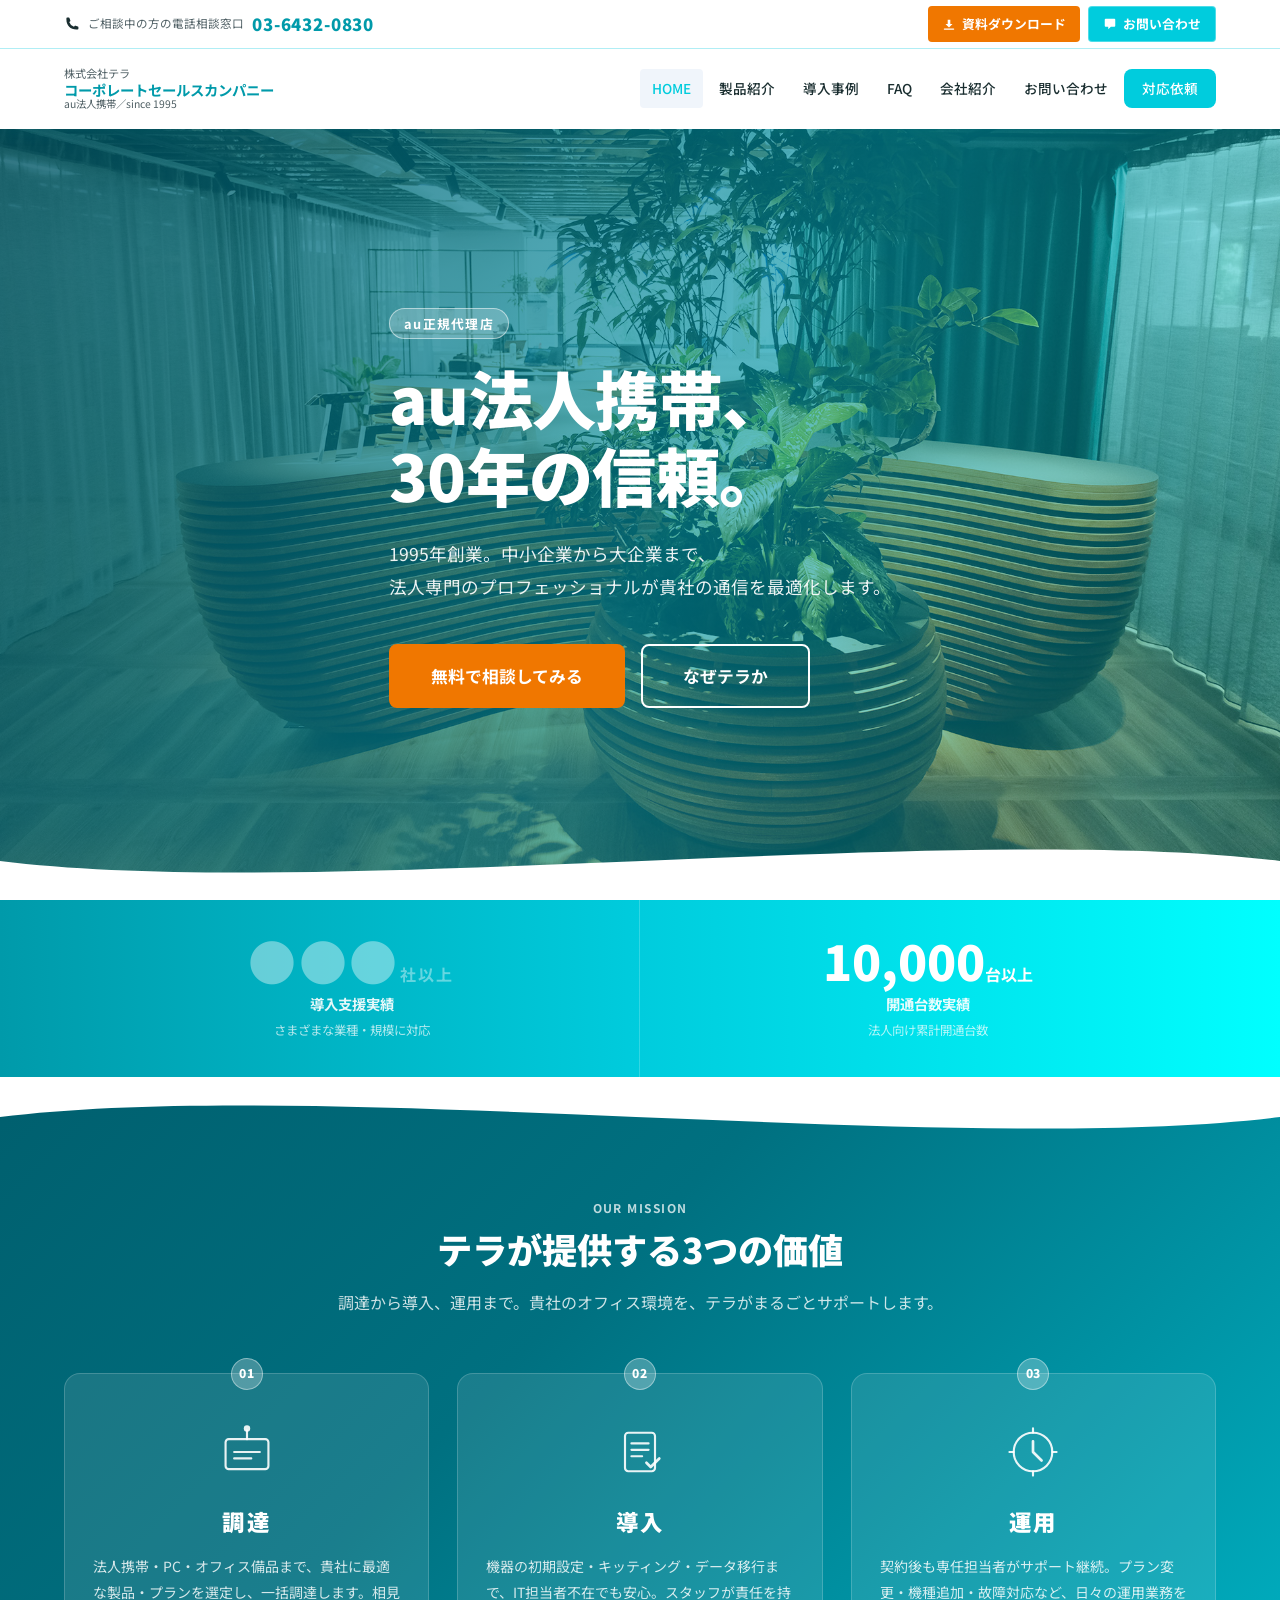
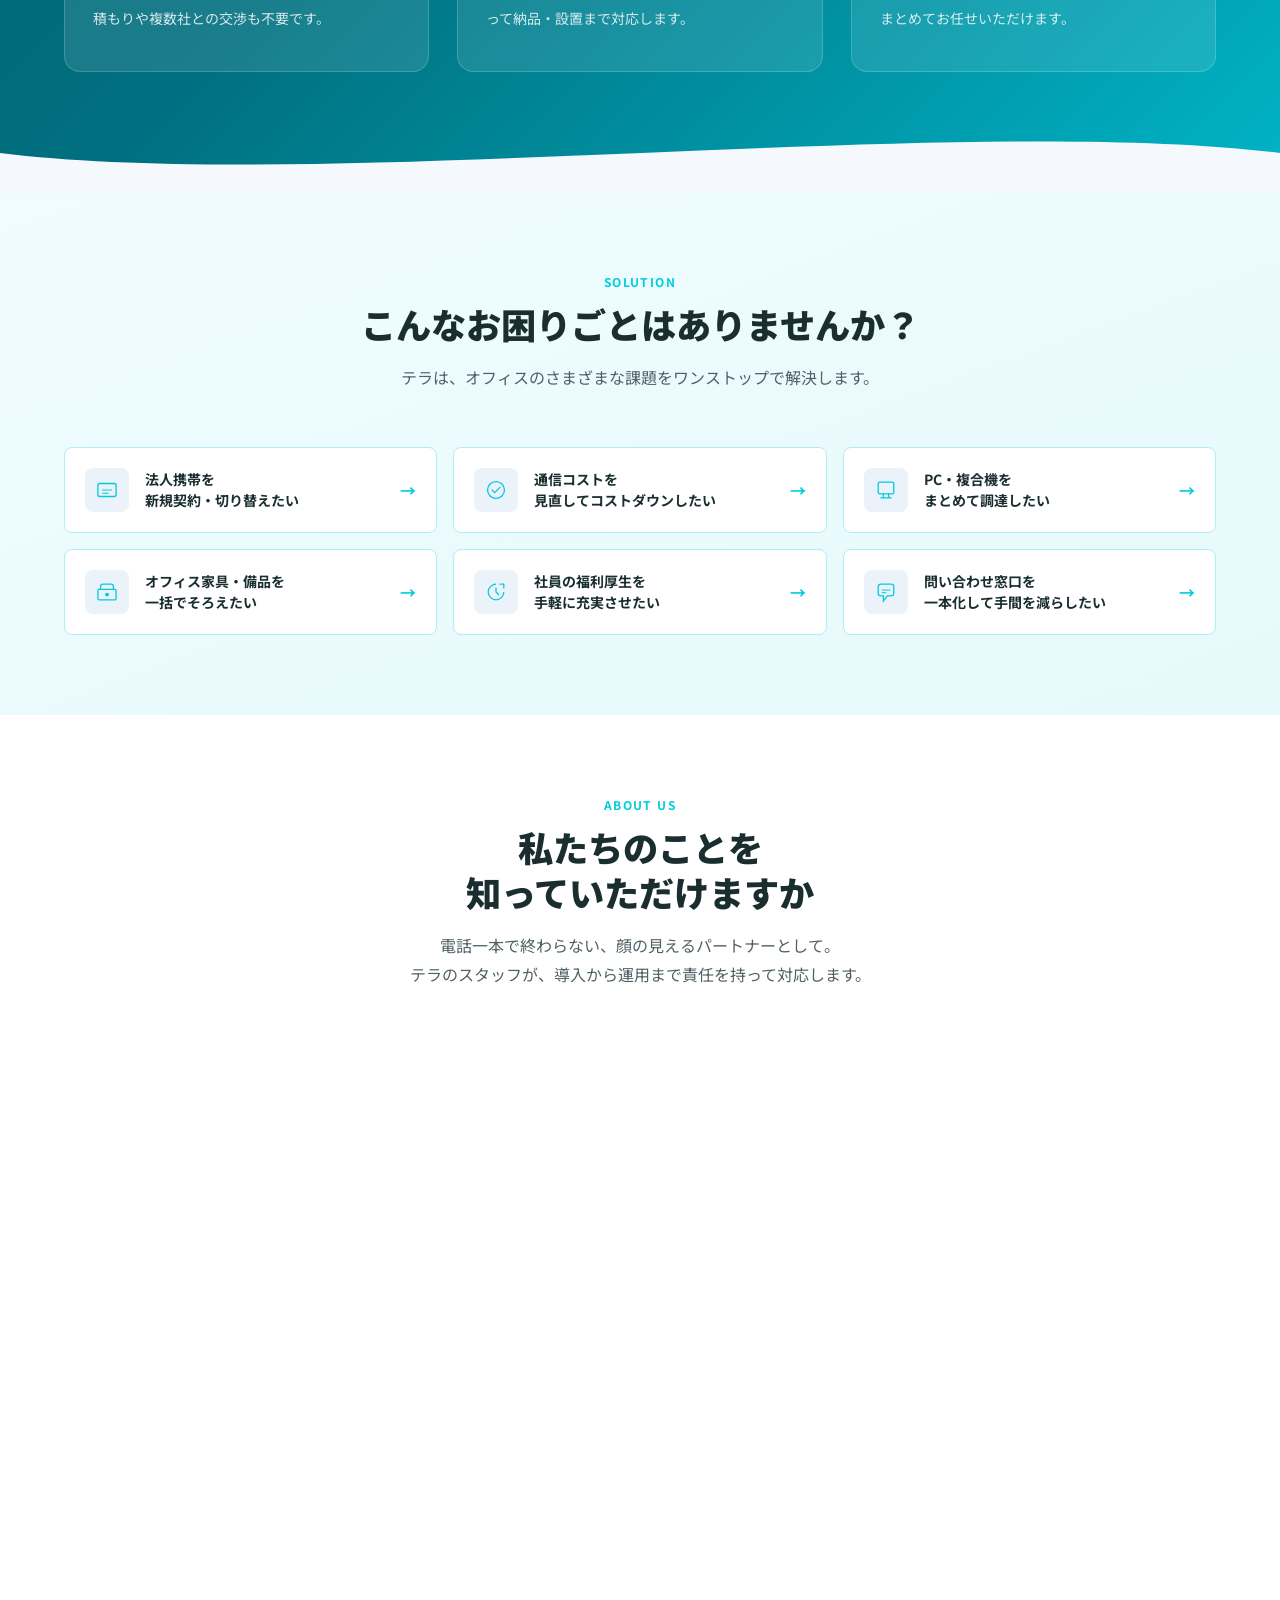
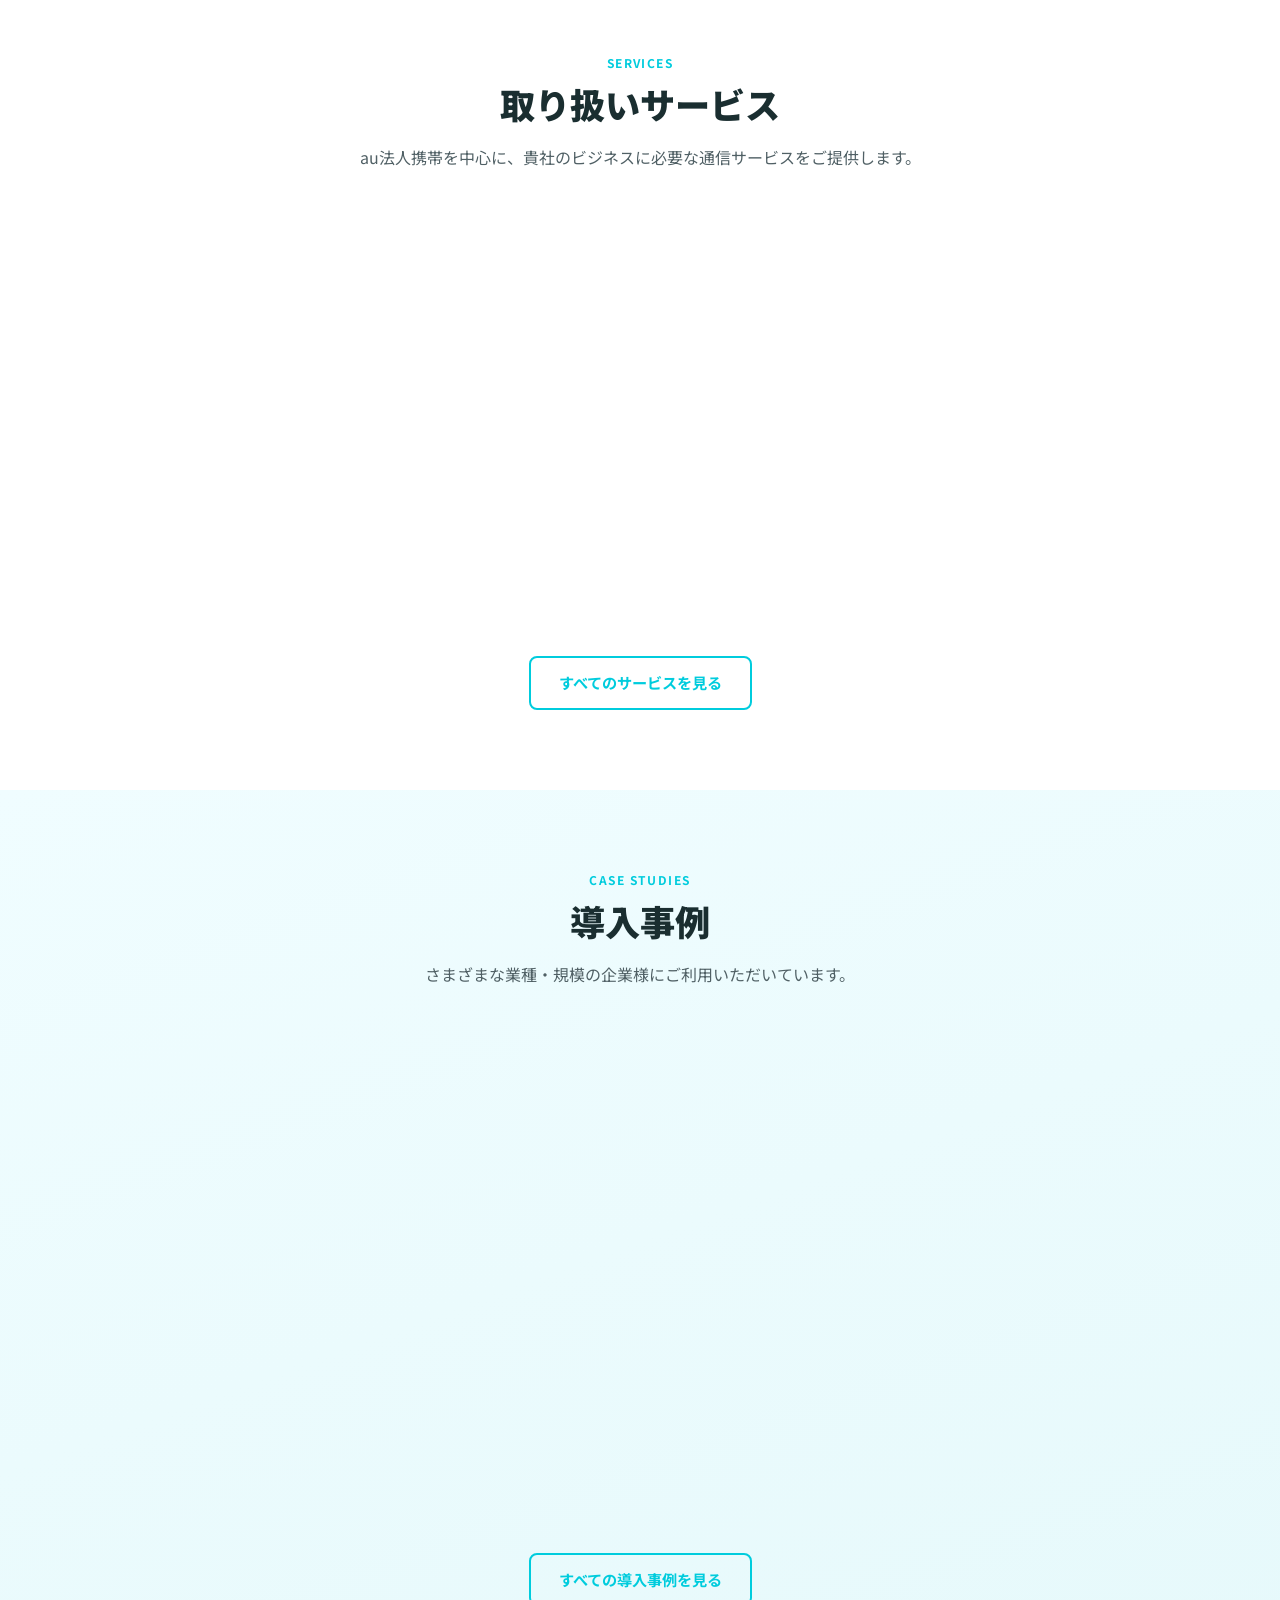
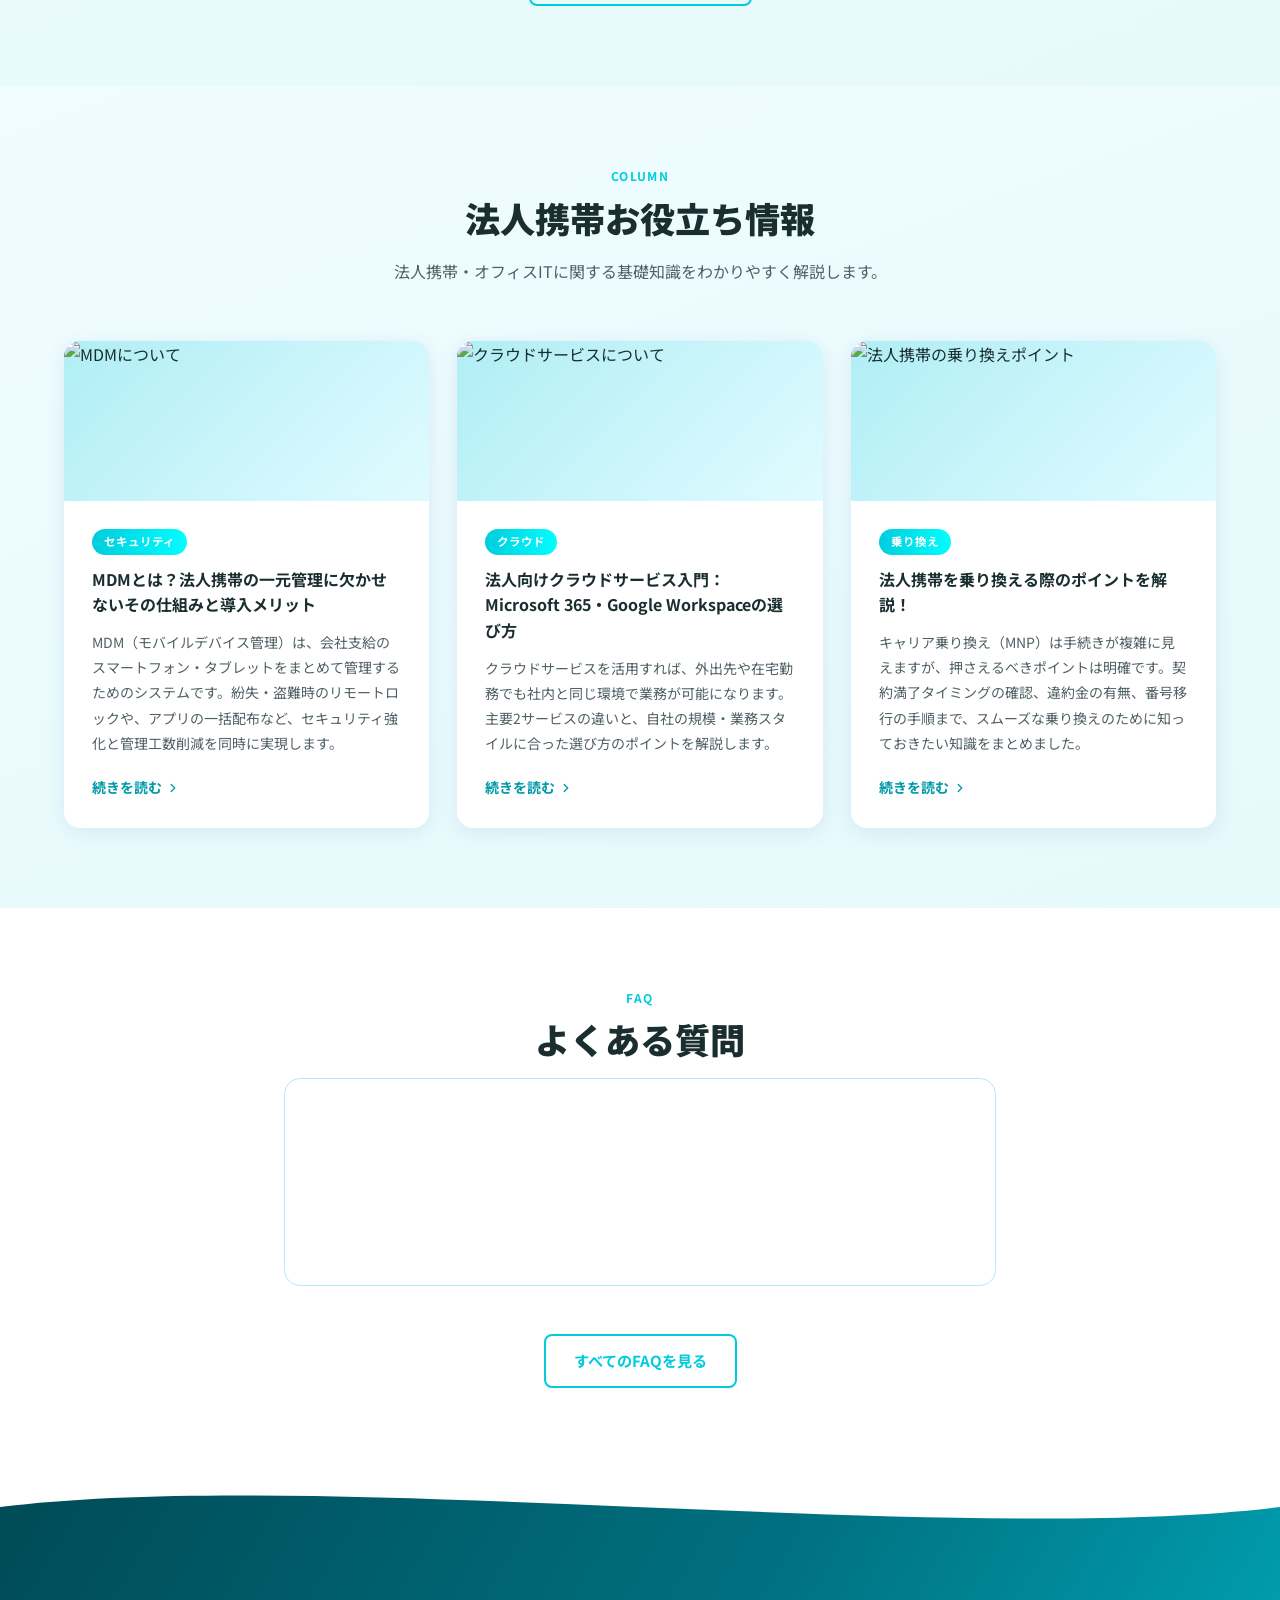
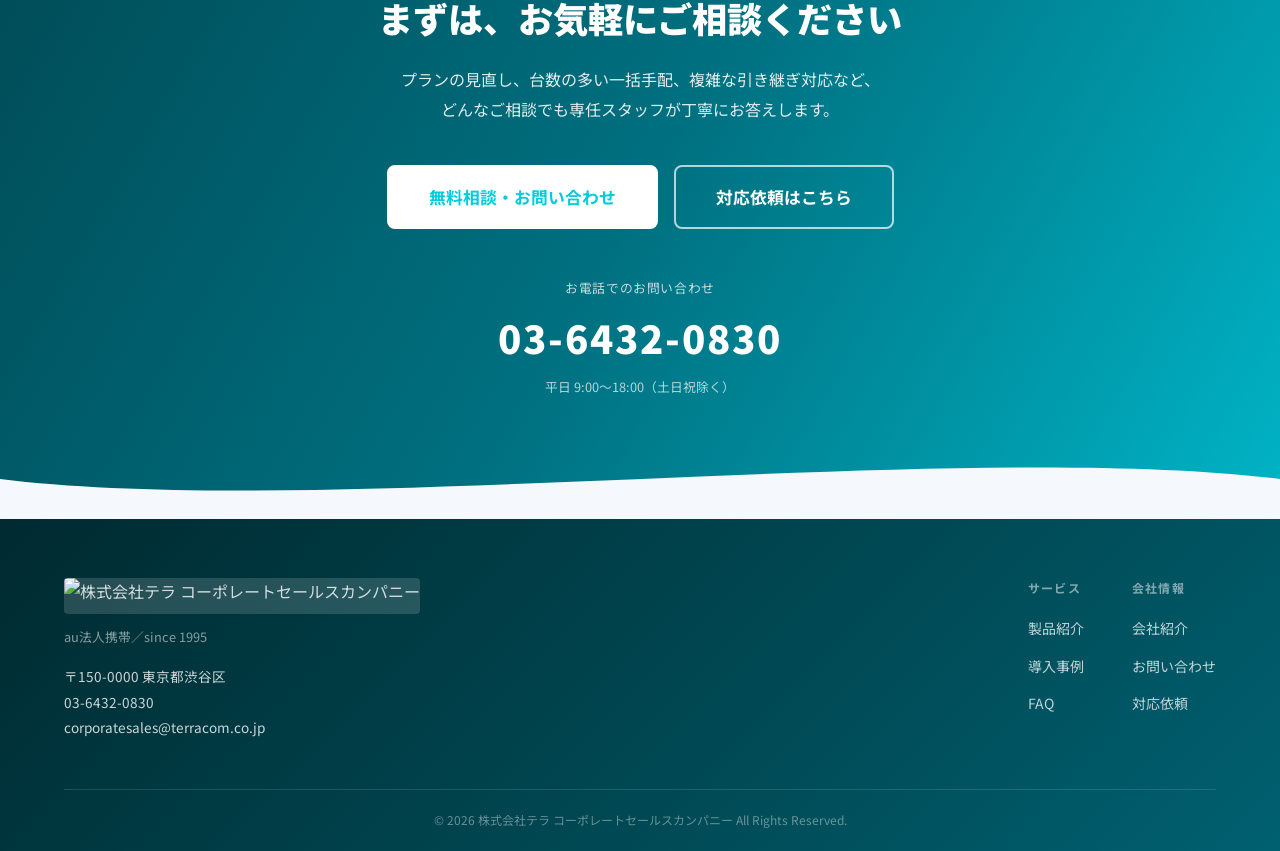
==== mockups/index.html @ ac7acc81 "Initial commit: add mockup files Co-Authored-By: Claude Sonnet 4.6 <noreply@anthropic.com>" ====
<!DOCTYPE html>
<html lang="ja">
<head>
  <meta charset="UTF-8">
  <meta name="viewport" content="width=device-width, initial-scale=1.0">
  <title>株式会社テラ コーポレートセールスカンパニー | au法人携帯</title>
  <meta name="description" content="1995年創業。au正規代理店として30年、法人携帯の導入・切り替え・サポートをワンストップで対応します。">
  <link rel="preconnect" href="https://fonts.googleapis.com">
  <link rel="preconnect" href="https://fonts.gstatic.com" crossorigin>
  <link href="https://fonts.googleapis.com/css2?family=Noto+Sans+JP:wght@400;500;700;900&display=swap" rel="stylesheet">
  <link rel="stylesheet" href="css/style.css">
</head>
<body>

  <!-- ========== HEADER ========== -->
  <header class="header" id="header">
    <!-- ユーティリティバー（電話・ダウンロード・問い合わせ） -->
    <div class="header__utility">
      <div class="container">
        <div class="header__utilityInner">
          <a href="tel:0364320830" class="header__utilityTel">
            <svg viewBox="0 0 20 20" xmlns="http://www.w3.org/2000/svg" aria-hidden="true" width="16" height="16"><path d="M4 2a1 1 0 00-1 1v1.5C3 11.956 8.044 17 15.5 17H17a1 1 0 001-1v-2a1 1 0 00-.684-.948l-3-1a1 1 0 00-1.11.416L12.5 13.5A9.5 9.5 0 016.5 7.5l1.032-.706a1 1 0 00.416-1.11l-1-3A1 1 0 006 2H4z" fill="currentColor"/></svg>
            <span class="header__utilityTelLabel">ご相談中の方の電話相談窓口</span>
            <strong class="header__utilityTelNum">03-6432-0830</strong>
          </a>
          <div class="header__utilityActions">
            <a href="contact/" class="btn btn--download">
              <svg viewBox="0 0 16 16" xmlns="http://www.w3.org/2000/svg" aria-hidden="true" width="14" height="14"><path d="M8 12l-4-4h2.5V3h3v5H12L8 12z" fill="currentColor"/><rect x="2" y="13" width="12" height="1.5" rx="0.75" fill="currentColor"/></svg>
              資料ダウンロード
            </a>
            <a href="contact/" class="btn btn--inquiry">
              <svg viewBox="0 0 16 16" xmlns="http://www.w3.org/2000/svg" aria-hidden="true" width="14" height="14"><path d="M2 3a1 1 0 011-1h10a1 1 0 011 1v7a1 1 0 01-1 1H9l-3 3v-3H3a1 1 0 01-1-1V3z" fill="currentColor"/></svg>
              お問い合わせ
            </a>
          </div>
        </div>
      </div>
    </div>
    <!-- メインヘッダー（ロゴ＋ナビ） -->
    <div class="header__main">
      <div class="header__inner container">
        <a href="/" class="header__logo">
          <div class="header__logoText">
            <span class="header__logoCompany">株式会社テラ</span>
            <span class="header__logoName">コーポレートセールスカンパニー</span>
            <span class="header__logoSub">au法人携帯／since 1995</span>
          </div>
        </a>
        <nav class="nav" id="nav">
          <ul class="nav__list">
            <li class="nav__item"><a href="/" class="nav__link is-active">HOME</a></li>
            <li class="nav__item"><a href="product/" class="nav__link">製品紹介</a></li>
            <li class="nav__item"><a href="case/" class="nav__link">導入事例</a></li>
            <li class="nav__item"><a href="faq/" class="nav__link">FAQ</a></li>
            <li class="nav__item"><a href="about/" class="nav__link">会社紹介</a></li>
            <li class="nav__item"><a href="contact/" class="nav__link">お問い合わせ</a></li>
            <li class="nav__item"><a href="support/" class="nav__link nav__link--cta">対応依頼</a></li>
          </ul>
        </nav>
        <button class="hamburger" id="hamburger" aria-label="メニューを開く" aria-expanded="false">
          <span class="hamburger__line"></span>
          <span class="hamburger__line"></span>
          <span class="hamburger__line"></span>
        </button>
      </div>
    </div>
  </header>

  <main>

    <!-- ========== HERO ========== -->
    <section class="hero">
      <div class="hero__bg">
        <img src="images/hero-main.jpg" alt="テラ コーポレートセールスカンパニー オフィス" class="hero__bgImg">
        <div class="hero__overlay"></div>
      </div>
      <div class="hero__content container">
        <p class="hero__badge">au正規代理店</p>
        <h1 class="hero__title">au法人携帯、<br>30年の信頼。</h1>
        <p class="hero__lead">
          1995年創業。中小企業から大企業まで、<br>
          法人専門のプロフェッショナルが貴社の通信を最適化します。
        </p>
        <div class="hero__cta">
          <a href="contact/" class="btn btn--primary btn--lg">無料で相談してみる</a>
          <a href="about/" class="btn btn--outline btn--lg">なぜテラか</a>
        </div>
      </div>
      <div class="hero__wave">
        <svg viewBox="0 0 1440 80" preserveAspectRatio="none" xmlns="http://www.w3.org/2000/svg">
          <path d="M0,40 C360,80 1080,0 1440,40 L1440,80 L0,80 Z" fill="#ffffff"/>
        </svg>
      </div>
    </section>

    <!-- ========== STATS（実績数値）========== -->
    <section class="stats section">
      <div class="container">
        <div class="stats__grid">
          <div class="stats__item">
            <!-- 導入社数が確定したら ●●● を実際の数字に差し替えてください -->
            <p class="stats__number stats__number--placeholder">●●●<span class="stats__unit">社以上</span></p>
            <p class="stats__label">導入支援実績</p>
            <p class="stats__sub">さまざまな業種・規模に対応</p>
          </div>
          <div class="stats__item">
            <p class="stats__number">10,000<span class="stats__unit">台以上</span></p>
            <p class="stats__label">開通台数実績</p>
            <p class="stats__sub">法人向け累計開通台数</p>
          </div>
        </div>
      </div>
    </section>

    <!-- ========== MISSION（テラの3本柱）========== -->
    <section class="mission section section--blue">
      <div class="mission__wave mission__wave--top">
        <svg viewBox="0 0 1440 80" preserveAspectRatio="none" xmlns="http://www.w3.org/2000/svg">
          <path d="M0,40 C360,0 1080,80 1440,40 L1440,0 L0,0 Z" fill="#ffffff"/>
        </svg>
      </div>
      <div class="container">
        <p class="section__label section__label--white">Our Mission</p>
        <h2 class="section__title section__title--white">テラが提供する3つの価値</h2>
        <p class="section__lead section__lead--white">調達から導入、運用まで。貴社のオフィス環境を、テラがまるごとサポートします。</p>
        <div class="mission__grid">
          <div class="mission__card">
            <div class="mission__step">01</div>
            <div class="mission__icon" aria-hidden="true">
              <svg viewBox="0 0 56 56" xmlns="http://www.w3.org/2000/svg">
                <rect x="8" y="16" width="40" height="28" rx="3" fill="none" stroke="currentColor" stroke-width="2"/>
                <path d="M16 28 H40 M16 34 H32" stroke="currentColor" stroke-width="2" stroke-linecap="round"/>
                <path d="M28 8 L28 16" stroke="currentColor" stroke-width="2" stroke-linecap="round"/>
                <circle cx="28" cy="6" r="3" fill="currentColor"/>
              </svg>
            </div>
            <h3 class="mission__heading">調達</h3>
            <p class="mission__text">法人携帯・PC・オフィス備品まで、貴社に最適な製品・プランを選定し、一括調達します。相見積もりや複数社との交渉も不要です。</p>
          </div>
          <div class="mission__card">
            <div class="mission__step">02</div>
            <div class="mission__icon" aria-hidden="true">
              <svg viewBox="0 0 56 56" xmlns="http://www.w3.org/2000/svg">
                <rect x="14" y="10" width="28" height="36" rx="3" fill="none" stroke="currentColor" stroke-width="2"/>
                <path d="M20 20 H36 M20 26 H36 M20 32 H30" stroke="currentColor" stroke-width="2" stroke-linecap="round"/>
                <path d="M34 38 L38 42 L46 34" stroke="currentColor" stroke-width="2.5" stroke-linecap="round" stroke-linejoin="round" fill="none"/>
              </svg>
            </div>
            <h3 class="mission__heading">導入</h3>
            <p class="mission__text">機器の初期設定・キッティング・データ移行まで、IT担当者不在でも安心。スタッフが責任を持って納品・設置まで対応します。</p>
          </div>
          <div class="mission__card">
            <div class="mission__step">03</div>
            <div class="mission__icon" aria-hidden="true">
              <svg viewBox="0 0 56 56" xmlns="http://www.w3.org/2000/svg">
                <circle cx="28" cy="28" r="18" fill="none" stroke="currentColor" stroke-width="2"/>
                <path d="M28 18 L28 28 L36 36" stroke="currentColor" stroke-width="2.5" stroke-linecap="round" stroke-linejoin="round" fill="none"/>
                <path d="M10 28 L6 28 M50 28 L46 28 M28 10 L28 6 M28 50 L28 46" stroke="currentColor" stroke-width="2" stroke-linecap="round"/>
              </svg>
            </div>
            <h3 class="mission__heading">運用</h3>
            <p class="mission__text">契約後も専任担当者がサポート継続。プラン変更・機種追加・故障対応など、日々の運用業務をまとめてお任せいただけます。</p>
          </div>
        </div>
      </div>
      <div class="mission__wave mission__wave--bottom">
        <svg viewBox="0 0 1440 80" preserveAspectRatio="none" xmlns="http://www.w3.org/2000/svg">
          <path d="M0,40 C360,80 1080,0 1440,40 L1440,80 L0,80 Z" fill="#f5f8fc"/>
        </svg>
      </div>
    </section>

    <!-- ========== SOLUTION（課題解決）========== -->
    <section class="solution section section--gray" id="solution">
      <div class="container">
        <p class="section__label">Solution</p>
        <h2 class="section__title">こんなお困りごとはありませんか？</h2>
        <p class="section__lead">テラは、オフィスのさまざまな課題をワンストップで解決します。</p>
        <div class="solution__grid">
          <a href="contact/" class="solution__card">
            <div class="solution__cardIcon" aria-hidden="true">
              <svg viewBox="0 0 40 40" xmlns="http://www.w3.org/2000/svg">
                <rect x="6" y="10" width="28" height="20" rx="3" fill="none" stroke="currentColor" stroke-width="2"/>
                <path d="M13 20 H27 M13 25 H22" stroke="currentColor" stroke-width="1.5" stroke-linecap="round"/>
              </svg>
            </div>
            <p class="solution__cardText">法人携帯を<br>新規契約・切り替えたい</p>
            <span class="solution__cardArrow">→</span>
          </a>
          <a href="contact/" class="solution__card">
            <div class="solution__cardIcon" aria-hidden="true">
              <svg viewBox="0 0 40 40" xmlns="http://www.w3.org/2000/svg">
                <circle cx="20" cy="20" r="13" fill="none" stroke="currentColor" stroke-width="2"/>
                <path d="M14 20 L18 24 L26 16" stroke="currentColor" stroke-width="2" stroke-linecap="round" stroke-linejoin="round" fill="none"/>
              </svg>
            </div>
            <p class="solution__cardText">通信コストを<br>見直してコストダウンしたい</p>
            <span class="solution__cardArrow">→</span>
          </a>
          <a href="contact/" class="solution__card">
            <div class="solution__cardIcon" aria-hidden="true">
              <svg viewBox="0 0 40 40" xmlns="http://www.w3.org/2000/svg">
                <rect x="8" y="8" width="24" height="18" rx="2" fill="none" stroke="currentColor" stroke-width="2"/>
                <path d="M16 26 L16 32 M24 26 L24 32 M12 32 L28 32" stroke="currentColor" stroke-width="2" stroke-linecap="round"/>
              </svg>
            </div>
            <p class="solution__cardText">PC・複合機を<br>まとめて調達したい</p>
            <span class="solution__cardArrow">→</span>
          </a>
          <a href="contact/" class="solution__card">
            <div class="solution__cardIcon" aria-hidden="true">
              <svg viewBox="0 0 40 40" xmlns="http://www.w3.org/2000/svg">
                <rect x="6" y="16" width="28" height="16" rx="2" fill="none" stroke="currentColor" stroke-width="2"/>
                <path d="M10 16 L10 12 Q10 8 14 8 L26 8 Q30 8 30 12 L30 16" fill="none" stroke="currentColor" stroke-width="2"/>
                <circle cx="20" cy="24" r="3" fill="currentColor"/>
              </svg>
            </div>
            <p class="solution__cardText">オフィス家具・備品を<br>一括でそろえたい</p>
            <span class="solution__cardArrow">→</span>
          </a>
          <a href="contact/" class="solution__card">
            <div class="solution__cardIcon" aria-hidden="true">
              <svg viewBox="0 0 40 40" xmlns="http://www.w3.org/2000/svg">
                <path d="M20 8 C14 8 8 13 8 20 C8 27 14 32 20 32 C26 32 32 27 32 20" fill="none" stroke="currentColor" stroke-width="2"/>
                <path d="M26 8 L32 8 L32 14" stroke="currentColor" stroke-width="2" stroke-linecap="round" stroke-linejoin="round" fill="none"/>
                <path d="M20 14 L20 20 L24 24" stroke="currentColor" stroke-width="2" stroke-linecap="round" fill="none"/>
              </svg>
            </div>
            <p class="solution__cardText">社員の福利厚生を<br>手軽に充実させたい</p>
            <span class="solution__cardArrow">→</span>
          </a>
          <a href="contact/" class="solution__card">
            <div class="solution__cardIcon" aria-hidden="true">
              <svg viewBox="0 0 40 40" xmlns="http://www.w3.org/2000/svg">
                <path d="M8 12 Q8 8 12 8 L28 8 Q32 8 32 12 L32 22 Q32 26 28 26 L22 26 L16 34 L16 26 L12 26 Q8 26 8 22 Z" fill="none" stroke="currentColor" stroke-width="2"/>
                <path d="M14 17 H26 M14 21 H20" stroke="currentColor" stroke-width="1.5" stroke-linecap="round"/>
              </svg>
            </div>
            <p class="solution__cardText">問い合わせ窓口を<br>一本化して手間を減らしたい</p>
            <span class="solution__cardArrow">→</span>
          </a>
        </div>
      </div>
    </section>

    <!-- ========== TRUST (会社写真で安心感) ========== -->
    <section class="trust section" id="trust">
      <div class="container">
        <p class="section__label">About Us</p>
        <h2 class="section__title">私たちのことを<br>知っていただけますか</h2>
        <p class="section__lead">
          電話一本で終わらない、顔の見えるパートナーとして。<br>
          テラのスタッフが、導入から運用まで責任を持って対応します。
        </p>
        <div class="trust__grid">
          <div class="trust__item">
            <!-- 自社オフィス外観写真を差し替えてください -->
            <div class="trust__photoWrap">
              <img src="images/trust-office.jpg" alt="テラ コーポレートセールスカンパニー オフィス外観" class="trust__photo">
            </div>
            <div class="trust__body">
              <h3 class="trust__heading">自社オフィスで<br>直接ご相談いただけます</h3>
              <p class="trust__text">渋谷区の自社オフィスに、いつでもご来社ください。対面での丁寧なご説明を大切にしています。</p>
            </div>
          </div>
          <div class="trust__item">
            <!-- スタッフ集合写真を差し替えてください -->
            <div class="trust__photoWrap">
              <img src="images/trust-team.jpg" alt="テラ コーポレートセールスカンパニー スタッフ" class="trust__photo">
            </div>
            <div class="trust__body">
              <h3 class="trust__heading">法人専門の<br>経験豊富なスタッフ</h3>
              <p class="trust__text">au法人携帯の知識に精通した専任担当者が、契約から設定・変更まで一貫してサポートします。</p>
            </div>
          </div>
          <div class="trust__item">
            <!-- サポート対応シーンの写真を差し替えてください -->
            <div class="trust__photoWrap">
              <img src="images/trust-support.jpg" alt="テラ コーポレートセールスカンパニー サポート" class="trust__photo">
            </div>
            <div class="trust__body">
              <h3 class="trust__heading">契約後も<br>ずっと寄り添います</h3>
              <p class="trust__text">手続きが終わったら終わりではありません。長期的なお付き合いを前提に、アフターサポートも万全です。</p>
            </div>
          </div>
        </div>
      </div>
    </section>

    <!-- ========== SERVICES ========== -->
    <section class="services section" id="services">
      <div class="container">
        <p class="section__label">Services</p>
        <h2 class="section__title">取り扱いサービス</h2>
        <p class="section__lead">
          au法人携帯を中心に、貴社のビジネスに必要な通信サービスをご提供します。
        </p>
        <div class="services__grid">
          <article class="serviceCard">
            <div class="serviceCard__imgWrap">
              <!-- 法人携帯・タブレットのイメージ写真を差し替えてください -->
              <img src="images/service-mobile.jpg" alt="法人携帯・タブレットプラン" class="serviceCard__img">
            </div>
            <div class="serviceCard__body">
              <h3 class="serviceCard__title">法人携帯・タブレットプラン</h3>
              <p class="serviceCard__text">au法人携帯からタブレットまで、プラン選定・一括手配・初期設定をワンストップで対応します。</p>
              <a href="product/" class="serviceCard__link">詳しく見る →</a>
            </div>
          </article>
          <article class="serviceCard">
            <div class="serviceCard__imgWrap">
              <!-- PC・複合機のイメージ写真を差し替えてください -->
              <img src="images/service-pc.jpg" alt="PC・複合機" class="serviceCard__img">
            </div>
            <div class="serviceCard__body">
              <h3 class="serviceCard__title">PC・複合機</h3>
              <p class="serviceCard__text">業務用PCから複合機・プリンターまで、法人向け最適機種の選定・調達・設置まで対応します。</p>
              <a href="product/" class="serviceCard__link">詳しく見る →</a>
            </div>
          </article>
          <article class="serviceCard">
            <div class="serviceCard__imgWrap">
              <!-- オフィス備品のイメージ写真を差し替えてください -->
              <img src="images/service-office.jpg" alt="オフィス備品" class="serviceCard__img">
            </div>
            <div class="serviceCard__body">
              <h3 class="serviceCard__title">オフィス備品</h3>
              <p class="serviceCard__text">デスク・チェア・モニターから消耗品まで、オフィスで必要なものは何でもご相談ください。</p>
              <a href="product/" class="serviceCard__link">詳しく見る →</a>
            </div>
          </article>
          <article class="serviceCard">
            <div class="serviceCard__imgWrap">
              <!-- 社食・福利厚生サービスのイメージ写真を差し替えてください -->
              <img src="images/service-welfare.jpg" alt="福利厚生・社食サービス" class="serviceCard__img">
            </div>
            <div class="serviceCard__body">
              <h3 class="serviceCard__title">福利厚生・社食サービス</h3>
              <p class="serviceCard__text">「オフィスでやさい」など、オフィスに置くだけで始められる社食・健康福利厚生サービスを提供します。</p>
              <a href="product/" class="serviceCard__link">詳しく見る →</a>
            </div>
          </article>
        </div>
        <div class="section__more">
          <a href="product/" class="btn btn--secondary">すべてのサービスを見る</a>
        </div>
      </div>
    </section>

    <!-- ========== CASES ========== -->
    <section class="cases section section--gray" id="cases">
      <div class="container">
        <p class="section__label">Case Studies</p>
        <h2 class="section__title">導入事例</h2>
        <p class="section__lead">さまざまな業種・規模の企業様にご利用いただいています。</p>
        <div class="cases__grid">
          <article class="caseCard">
            <div class="caseCard__imgWrap">
              <!-- 担当者・会社写真を差し替えてください -->
              <img src="images/case-1.jpg" alt="導入事例1" class="caseCard__img">
            </div>
            <div class="caseCard__body">
              <p class="caseCard__tag">製造業 / 従業員50名</p>
              <h3 class="caseCard__title">全社の携帯を一括切り替え。<br>月額コストを約30%削減</h3>
              <p class="caseCard__text">バラバラなキャリア・プランを整理し、一社にまとめることで管理の手間もコストも大幅に改善できました。</p>
              <a href="case/" class="caseCard__link">事例を読む →</a>
            </div>
          </article>
          <article class="caseCard">
            <div class="caseCard__imgWrap">
              <!-- 担当者・会社写真を差し替えてください -->
              <img src="images/case-2.jpg" alt="導入事例2" class="caseCard__img">
            </div>
            <div class="caseCard__body">
              <p class="caseCard__tag">小売業 / 従業員120名</p>
              <h3 class="caseCard__title">多店舗展開の携帯管理を<br>テラに一括アウトソース</h3>
              <p class="caseCard__text">各店舗の担当者が個別に対応していた手続きを集約。本部の工数を大幅に削減できました。</p>
              <a href="case/" class="caseCard__link">事例を読む →</a>
            </div>
          </article>
          <article class="caseCard">
            <div class="caseCard__imgWrap">
              <!-- 担当者・会社写真を差し替えてください -->
              <img src="images/case-3.jpg" alt="導入事例3" class="caseCard__img">
            </div>
            <div class="caseCard__body">
              <p class="caseCard__tag">建設業 / 従業員30名</p>
              <h3 class="caseCard__title">現場スタッフの端末を<br>迅速に一括設定・配布</h3>
              <p class="caseCard__text">新規採用のたびに発生していた設定作業をテラに委託。担当者の負担をゼロにできました。</p>
              <a href="case/" class="caseCard__link">事例を読む →</a>
            </div>
          </article>
        </div>
        <div class="section__more">
          <a href="case/" class="btn btn--secondary">すべての導入事例を見る</a>
        </div>
      </div>
    </section>

    <!-- ========== COLUMN（お役立ち情報）========== -->
    <section class="column section section--gray" id="column">
      <div class="container">
        <p class="section__label">Column</p>
        <h2 class="section__title">法人携帯お役立ち情報</h2>
        <p class="section__lead">法人携帯・オフィスITに関する基礎知識をわかりやすく解説します。</p>
        <div class="column__grid">
          <article class="columnCard">
            <!-- MDM記事のサムネイル画像を差し替えてください -->
            <div class="columnCard__imgWrap">
              <img src="images/column-mdm.jpg" alt="MDMについて" class="columnCard__img">
            </div>
            <div class="columnCard__body">
              <p class="columnCard__tag">セキュリティ</p>
              <h3 class="columnCard__title">MDMとは？法人携帯の一元管理に欠かせないその仕組みと導入メリット</h3>
              <p class="columnCard__text">MDM（モバイルデバイス管理）は、会社支給のスマートフォン・タブレットをまとめて管理するためのシステムです。紛失・盗難時のリモートロックや、アプリの一括配布など、セキュリティ強化と管理工数削減を同時に実現します。</p>
              <a href="column/mdm/" class="columnCard__link">
                続きを読む
                <svg viewBox="0 0 16 16" xmlns="http://www.w3.org/2000/svg" aria-hidden="true" width="14" height="14"><path d="M6 4l4 4-4 4" stroke="currentColor" stroke-width="1.5" fill="none" stroke-linecap="round" stroke-linejoin="round"/></svg>
              </a>
            </div>
          </article>
          <article class="columnCard">
            <!-- クラウドサービス記事のサムネイル画像を差し替えてください -->
            <div class="columnCard__imgWrap">
              <img src="images/column-cloud.jpg" alt="クラウドサービスについて" class="columnCard__img">
            </div>
            <div class="columnCard__body">
              <p class="columnCard__tag">クラウド</p>
              <h3 class="columnCard__title">法人向けクラウドサービス入門：Microsoft 365・Google Workspaceの選び方</h3>
              <p class="columnCard__text">クラウドサービスを活用すれば、外出先や在宅勤務でも社内と同じ環境で業務が可能になります。主要2サービスの違いと、自社の規模・業務スタイルに合った選び方のポイントを解説します。</p>
              <a href="column/cloud/" class="columnCard__link">
                続きを読む
                <svg viewBox="0 0 16 16" xmlns="http://www.w3.org/2000/svg" aria-hidden="true" width="14" height="14"><path d="M6 4l4 4-4 4" stroke="currentColor" stroke-width="1.5" fill="none" stroke-linecap="round" stroke-linejoin="round"/></svg>
              </a>
            </div>
          </article>
          <article class="columnCard">
            <!-- 乗り換え記事のサムネイル画像を差し替えてください -->
            <div class="columnCard__imgWrap">
              <img src="images/column-mnp.jpg" alt="法人携帯の乗り換えポイント" class="columnCard__img">
            </div>
            <div class="columnCard__body">
              <p class="columnCard__tag">乗り換え</p>
              <h3 class="columnCard__title">法人携帯を乗り換える際のポイントを解説！</h3>
              <p class="columnCard__text">キャリア乗り換え（MNP）は手続きが複雑に見えますが、押さえるべきポイントは明確です。契約満了タイミングの確認、違約金の有無、番号移行の手順まで、スムーズな乗り換えのために知っておきたい知識をまとめました。</p>
              <a href="column/mnp/" class="columnCard__link">
                続きを読む
                <svg viewBox="0 0 16 16" xmlns="http://www.w3.org/2000/svg" aria-hidden="true" width="14" height="14"><path d="M6 4l4 4-4 4" stroke="currentColor" stroke-width="1.5" fill="none" stroke-linecap="round" stroke-linejoin="round"/></svg>
              </a>
            </div>
          </article>
        </div>
      </div>
    </section>

    <!-- ========== FAQ ========== -->
    <section class="faq section" id="faq">
      <div class="container container--narrow">
        <p class="section__label">FAQ</p>
        <h2 class="section__title">よくある質問</h2>
        <dl class="faqList" id="faqList">
          <div class="faqList__item">
            <dt class="faqList__question" data-faq-trigger>
              <span>今使っているキャリアから乗り換えはできますか？</span>
              <span class="faqList__icon" aria-hidden="true"></span>
            </dt>
            <dd class="faqList__answer">
              <p>はい、他社キャリアからのMNP（番号そのまま乗り換え）に対応しています。手続きはテラが全て代行しますので、お客様の手間は最小限です。</p>
            </dd>
          </div>
          <div class="faqList__item">
            <dt class="faqList__question" data-faq-trigger>
              <span>何台から対応していただけますか？</span>
              <span class="faqList__icon" aria-hidden="true"></span>
            </dt>
            <dd class="faqList__answer">
              <p>1台からご対応可能です。大企業・中小企業を問わず、規模に関わらずお気軽にご相談ください。大量契約の場合は特別割引もございます。</p>
            </dd>
          </div>
          <div class="faqList__item">
            <dt class="faqList__question" data-faq-trigger>
              <span>端末の設定やデータ移行もお願いできますか？</span>
              <span class="faqList__icon" aria-hidden="true"></span>
            </dt>
            <dd class="faqList__answer">
              <p>はい、端末初期設定・Googleアカウント設定・連絡先・メールデータの移行まで対応いたします。IT担当者がいない企業様でも安心してお任せください。</p>
            </dd>
          </div>
        </dl>
        <div class="section__more">
          <a href="faq/" class="btn btn--secondary">すべてのFAQを見る</a>
        </div>
      </div>
    </section>

    <!-- ========== CTA ========== -->
    <section class="cta section--blue">
      <div class="cta__wave cta__wave--top">
        <svg viewBox="0 0 1440 80" preserveAspectRatio="none" xmlns="http://www.w3.org/2000/svg">
          <path d="M0,40 C360,0 1080,80 1440,40 L1440,0 L0,0 Z" fill="#ffffff"/>
        </svg>
      </div>
      <div class="container">
        <h2 class="cta__title">まずは、お気軽にご相談ください</h2>
        <p class="cta__lead">
          プランの見直し、台数の多い一括手配、複雑な引き継ぎ対応など、<br>
          どんなご相談でも専任スタッフが丁寧にお答えします。
        </p>
        <div class="cta__actions">
          <a href="contact/" class="btn btn--white btn--lg">無料相談・お問い合わせ</a>
          <a href="support/" class="btn btn--outline-white btn--lg">対応依頼はこちら</a>
        </div>
        <div class="cta__tel">
          <p class="cta__telLabel">お電話でのお問い合わせ</p>
          <a href="tel:0364320830" class="cta__telNumber">03-6432-0830</a>
          <p class="cta__telHours">平日 9:00〜18:00（土日祝除く）</p>
        </div>
      </div>
      <div class="cta__wave cta__wave--bottom">
        <svg viewBox="0 0 1440 80" preserveAspectRatio="none" xmlns="http://www.w3.org/2000/svg">
          <path d="M0,40 C360,80 1080,0 1440,40 L1440,80 L0,80 Z" fill="#f5f8fc"/>
        </svg>
      </div>
    </section>

  </main>

  <!-- ========== FOOTER ========== -->
  <footer class="footer">
    <div class="container">
      <div class="footer__inner">
        <div class="footer__brand">
          <a href="/" class="footer__logo">
            <img src="images/logo-white.png" alt="株式会社テラ コーポレートセールスカンパニー" class="footer__logoImg">
          </a>
          <p class="footer__tagline">au法人携帯／since 1995</p>
          <address class="footer__address">
            <p>〒150-0000 東京都渋谷区</p>
            <p><a href="tel:0364320830">03-6432-0830</a></p>
            <p><a href="mailto:corporatesales@terracom.co.jp">corporatesales@terracom.co.jp</a></p>
          </address>
        </div>
        <nav class="footer__nav" aria-label="フッターナビゲーション">
          <div class="footer__navGroup">
            <p class="footer__navTitle">サービス</p>
            <ul class="footer__navList">
              <li><a href="product/">製品紹介</a></li>
              <li><a href="case/">導入事例</a></li>
              <li><a href="faq/">FAQ</a></li>
            </ul>
          </div>
          <div class="footer__navGroup">
            <p class="footer__navTitle">会社情報</p>
            <ul class="footer__navList">
              <li><a href="about/">会社紹介</a></li>
              <li><a href="contact/">お問い合わせ</a></li>
              <li><a href="support/">対応依頼</a></li>
            </ul>
          </div>
        </nav>
      </div>
      <div class="footer__bottom">
        <p class="footer__copy">&copy; 2026 株式会社テラ コーポレートセールスカンパニー All Rights Reserved.</p>
      </div>
    </div>
  </footer>

  <script src="js/main.js"></script>
</body>
</html>
---- mockups/css/style.css ----
/* ====================================================
   CSS変数（テーマカラー・フォント）
   ==================================================== */
:root {
  --color-primary:       #00ccdd;
  --color-primary-light: #00ffff;
  --color-primary-dark:  #009aaa;
  --color-accent:        #f07700;
  --color-accent-dark:   #d46600;
  --color-text:          #1a2e30;
  --color-text-light:    #506065;
  --color-bg:            #ffffff;
  --color-bg-gray:       #f0fdff;
  --color-bg-blue:       #007080;
  --color-white:         #ffffff;
  --color-border:        #b0eef5;

  --font-main: 'Noto Sans JP', sans-serif;

  --header-height: 80px;
  --container-max: 1200px;
  --container-narrow: 760px;

  --radius-sm: 4px;
  --radius-md: 8px;
  --radius-lg: 16px;

  --shadow-card: 0 4px 20px rgba(0, 86, 179, 0.10);
  --shadow-hover: 0 8px 32px rgba(0, 86, 179, 0.18);

  --transition: 0.25s ease;
}

/* ====================================================
   リセット・ベース
   ==================================================== */
*, *::before, *::after {
  box-sizing: border-box;
  margin: 0;
  padding: 0;
}

html {
  scroll-behavior: smooth;
  font-size: 16px;
}

body {
  font-family: var(--font-main);
  color: var(--color-text);
  background: var(--color-bg);
  line-height: 1.7;
  -webkit-font-smoothing: antialiased;
}

img {
  max-width: 100%;
  height: auto;
  display: block;
}

a {
  color: inherit;
  text-decoration: none;
}

ul, ol {
  list-style: none;
}

address {
  font-style: normal;
}

/* ====================================================
   共通レイアウト
   ==================================================== */
.container {
  max-width: var(--container-max);
  margin: 0 auto;
  padding: 0 24px;
}

.container--narrow {
  max-width: var(--container-narrow);
  margin: 0 auto;
  padding: 0 24px;
}

.section {
  padding: 80px 0;
}

.section--blue {
  background: linear-gradient(135deg, #005f6e 0%, var(--color-bg-blue) 40%, #00b4c6 100%);
  color: var(--color-white);
  position: relative;
}

.section--gray {
  background: linear-gradient(160deg, #f0fdff 0%, #e6f9fb 100%);
}

.section__label {
  font-size: 0.75rem;
  font-weight: 700;
  letter-spacing: 0.12em;
  text-transform: uppercase;
  color: var(--color-primary);
  margin-bottom: 8px;
  text-align: center;
}

.section__label--white {
  color: rgba(255, 255, 255, 0.75);
}

.section__title {
  font-size: clamp(1.6rem, 3vw, 2.2rem);
  font-weight: 900;
  line-height: 1.3;
  text-align: center;
  margin-bottom: 16px;
}

.section__title--white {
  color: var(--color-white);
}

.section__lead {
  font-size: 1rem;
  color: var(--color-text-light);
  text-align: center;
  margin-bottom: 56px;
  line-height: 1.8;
}

.section__more {
  text-align: center;
  margin-top: 48px;
}

/* ====================================================
   ボタン
   ==================================================== */
.btn {
  display: inline-flex;
  align-items: center;
  justify-content: center;
  padding: 12px 28px;
  border-radius: var(--radius-md);
  font-family: var(--font-main);
  font-size: 0.95rem;
  font-weight: 700;
  cursor: pointer;
  border: 2px solid transparent;
  transition: background var(--transition), color var(--transition),
              border-color var(--transition), transform var(--transition),
              box-shadow var(--transition);
  white-space: nowrap;
}

.btn--lg {
  padding: 16px 40px;
  font-size: 1.05rem;
}

.btn--primary {
  background: var(--color-accent);
  color: var(--color-white);
  border-color: var(--color-accent);
}
.btn--primary:hover {
  background: var(--color-accent-dark);
  border-color: var(--color-accent-dark);
  transform: translateY(-2px);
  box-shadow: 0 6px 20px rgba(240, 119, 0, 0.35);
}

.btn--outline {
  background: transparent;
  color: var(--color-white);
  border-color: var(--color-white);
}
.btn--outline:hover {
  background: rgba(255, 255, 255, 0.15);
  transform: translateY(-2px);
}

.btn--secondary {
  background: transparent;
  color: var(--color-primary);
  border-color: var(--color-primary);
}
.btn--secondary:hover {
  background: var(--color-primary);
  color: var(--color-white);
  transform: translateY(-2px);
  box-shadow: var(--shadow-hover);
}

.btn--white {
  background: var(--color-white);
  color: var(--color-primary);
  border-color: var(--color-white);
}
.btn--white:hover {
  background: var(--color-bg-gray);
  transform: translateY(-2px);
  box-shadow: 0 6px 20px rgba(0,0,0,0.15);
}

.btn--outline-white {
  background: transparent;
  color: var(--color-white);
  border-color: rgba(255, 255, 255, 0.7);
}
.btn--outline-white:hover {
  background: rgba(255, 255, 255, 0.1);
  border-color: var(--color-white);
  transform: translateY(-2px);
}

/* ====================================================
   ヘッダー
   ==================================================== */
.header {
  position: fixed;
  top: 0;
  left: 0;
  right: 0;
  z-index: 100;
  background: var(--color-bg);
  box-shadow: 0 2px 16px rgba(0, 144, 158, 0.10);
  transition: box-shadow var(--transition);
}

.header.is-scrolled {
  box-shadow: 0 4px 24px rgba(0, 144, 158, 0.18);
}

/* ユーティリティバー */
.header__utility {
  background: #ffffff;
  border-bottom: 1px solid var(--color-border);
  padding: 6px 0;
}

.header__utilityInner {
  display: flex;
  align-items: center;
  justify-content: flex-end;
  gap: 20px;
}

.header__utilityTel {
  display: flex;
  align-items: center;
  gap: 8px;
  color: var(--color-text);
  text-decoration: none;
  font-size: 0.8rem;
  margin-right: auto;
}

.header__utilityTelLabel {
  color: var(--color-text-light);
  font-size: 0.72rem;
}

.header__utilityTelNum {
  font-size: 1.05rem;
  font-weight: 900;
  letter-spacing: 0.05em;
  color: var(--color-primary-dark);
}

.header__utilityActions {
  display: flex;
  gap: 8px;
}

.btn--download {
  display: inline-flex;
  align-items: center;
  gap: 6px;
  background: var(--color-accent);
  color: var(--color-white);
  border: none;
  border-radius: var(--radius-sm);
  padding: 6px 14px;
  font-size: 0.8rem;
  font-weight: 700;
  cursor: pointer;
  text-decoration: none;
  transition: background var(--transition), transform var(--transition);
}

.btn--download:hover {
  background: var(--color-accent-dark);
  transform: translateY(-1px);
}

.btn--inquiry {
  display: inline-flex;
  align-items: center;
  gap: 6px;
  background: var(--color-primary);
  color: var(--color-white);
  border: 1px solid rgba(255,255,255,0.3);
  border-radius: var(--radius-sm);
  padding: 6px 14px;
  font-size: 0.8rem;
  font-weight: 700;
  cursor: pointer;
  text-decoration: none;
  transition: background var(--transition), transform var(--transition);
}

.btn--inquiry:hover {
  background: var(--color-primary-light);
  transform: translateY(-1px);
}

/* メインヘッダー */
.header__main {
  background: var(--color-bg);
}

.header__inner {
  display: flex;
  align-items: center;
  justify-content: space-between;
  height: var(--header-height);
}

.header__logo {
  display: flex;
  align-items: center;
  gap: 12px;
  text-decoration: none;
}

.header__logoText {
  display: flex;
  flex-direction: column;
  line-height: 1.2;
}

.header__logoCompany {
  font-size: 0.7rem;
  color: var(--color-text-light);
}

.header__logoName {
  font-size: 0.9rem;
  font-weight: 700;
  color: var(--color-primary-dark);
}

.header__logoSub {
  font-size: 0.65rem;
  color: var(--color-text-light);
}

/* ナビゲーション */
.nav__list {
  display: flex;
  align-items: center;
  gap: 4px;
}

.nav__link {
  display: block;
  padding: 8px 12px;
  font-size: 0.85rem;
  font-weight: 500;
  color: var(--color-text);
  border-radius: var(--radius-sm);
  transition: color var(--transition), background var(--transition);
  white-space: nowrap;
}

.nav__link:hover,
.nav__link.is-active {
  color: var(--color-primary);
  background: rgba(0, 86, 179, 0.06);
}

.nav__link--cta {
  background: var(--color-primary);
  color: var(--color-white) !important;
  border-radius: var(--radius-md);
  padding: 8px 18px;
}

.nav__link--cta:hover {
  background: var(--color-primary-dark) !important;
}

/* ハンバーガーボタン */
.hamburger {
  display: none;
  flex-direction: column;
  justify-content: center;
  gap: 5px;
  width: 40px;
  height: 40px;
  background: none;
  border: none;
  cursor: pointer;
  padding: 4px;
}

.hamburger__line {
  display: block;
  width: 24px;
  height: 2px;
  background: var(--color-text);
  border-radius: 2px;
  transition: transform var(--transition), opacity var(--transition);
}

.hamburger.is-open .hamburger__line:nth-child(1) {
  transform: translateY(7px) rotate(45deg);
}
.hamburger.is-open .hamburger__line:nth-child(2) {
  opacity: 0;
}
.hamburger.is-open .hamburger__line:nth-child(3) {
  transform: translateY(-7px) rotate(-45deg);
}

/* ====================================================
   ヒーロー（全画面写真＋テキストオーバーレイ）
   ==================================================== */
.hero {
  position: relative;
  min-height: 100vh;
  display: flex;
  align-items: center;
  overflow: hidden;
  padding-top: calc(var(--header-height) + 36px);
}

.hero__bg {
  position: absolute;
  inset: 0;
  z-index: 0;
}

.hero__bgImg {
  width: 100%;
  height: 100%;
  object-fit: cover;
  object-position: center;
  background: linear-gradient(135deg, var(--color-primary-dark) 0%, var(--color-primary-light) 100%);
}

.hero__overlay {
  position: absolute;
  inset: 0;
  background: linear-gradient(
    120deg,
    rgba(0, 80, 95, 0.82) 0%,
    rgba(0, 150, 170, 0.65) 55%,
    rgba(0, 255, 255, 0.25) 100%
  );
}

.hero__content {
  position: relative;
  z-index: 1;
  color: var(--color-white);
  padding: 80px 0;
}

.hero__badge {
  display: inline-block;
  background: rgba(255, 255, 255, 0.2);
  border: 1px solid rgba(255, 255, 255, 0.5);
  color: var(--color-white);
  font-size: 0.8rem;
  font-weight: 700;
  letter-spacing: 0.1em;
  padding: 4px 14px;
  border-radius: 100px;
  margin-bottom: 20px;
}

.hero__title {
  font-size: clamp(2.4rem, 6vw, 4rem);
  font-weight: 900;
  line-height: 1.2;
  margin-bottom: 24px;
  letter-spacing: -0.01em;
}

.hero__lead {
  font-size: clamp(0.95rem, 1.5vw, 1.1rem);
  line-height: 1.9;
  margin-bottom: 40px;
  opacity: 0.92;
}

.hero__cta {
  display: flex;
  flex-wrap: wrap;
  gap: 16px;
}

.hero__wave {
  position: absolute;
  bottom: -1px;
  left: 0;
  right: 0;
  z-index: 2;
  line-height: 0;
}

.hero__wave svg {
  width: 100%;
  height: 80px;
}

/* ====================================================
   STATS セクション（実績数値）
   ==================================================== */
.stats {
  padding: 0;
  background: linear-gradient(90deg, var(--color-primary-dark) 0%, var(--color-primary) 50%, var(--color-primary-light) 100%);
}

.stats__grid {
  display: grid;
  grid-template-columns: repeat(2, 1fr);
  gap: 0;
}

.stats__item {
  text-align: center;
  padding: 36px 24px;
  border-right: 1px solid rgba(255,255,255,0.2);
}

.stats__item:last-child {
  border-right: none;
}

.stats__number {
  font-size: clamp(2rem, 4vw, 3rem);
  font-weight: 900;
  color: #ffffff;
  line-height: 1;
  margin-bottom: 8px;
}

.stats__unit {
  font-size: 1rem;
  font-weight: 700;
}

.stats__label {
  font-size: 0.9rem;
  font-weight: 700;
  color: rgba(255,255,255,0.9);
  margin-bottom: 4px;
}

.stats__sub {
  font-size: 0.78rem;
  color: rgba(255,255,255,0.7);
}

.stats__number--placeholder {
  color: rgba(255,255,255,0.4);
  letter-spacing: 0.05em;
}

/* ====================================================
   MISSION セクション（3本柱）
   ==================================================== */
.mission {
  padding: 120px 0;
  position: relative;
}

.mission__wave {
  position: absolute;
  left: 0;
  right: 0;
  line-height: 0;
}

.mission__wave--top { top: -1px; }
.mission__wave--bottom { bottom: -1px; }

.mission__wave svg {
  width: 100%;
  height: 80px;
}

.section__lead--white {
  color: rgba(255, 255, 255, 0.8);
}

.mission__grid {
  display: grid;
  grid-template-columns: repeat(3, 1fr);
  gap: 28px;
}

.mission__card {
  background: rgba(255, 255, 255, 0.10);
  border: 1px solid rgba(255, 255, 255, 0.18);
  border-radius: var(--radius-lg);
  padding: 40px 28px;
  text-align: center;
  position: relative;
  transition: background var(--transition), transform var(--transition);
}

.mission__card:hover {
  background: rgba(255, 255, 255, 0.16);
  transform: translateY(-4px);
}

.mission__step {
  position: absolute;
  top: -16px;
  left: 50%;
  transform: translateX(-50%);
  background: rgba(255, 255, 255, 0.25);
  color: var(--color-white);
  font-size: 0.75rem;
  font-weight: 900;
  letter-spacing: 0.05em;
  width: 32px;
  height: 32px;
  border-radius: 50%;
  display: flex;
  align-items: center;
  justify-content: center;
  border: 1px solid rgba(255, 255, 255, 0.4);
}

.mission__icon {
  width: 60px;
  height: 60px;
  margin: 8px auto 20px;
  color: rgba(255, 255, 255, 0.9);
}

.mission__icon svg {
  width: 100%;
  height: 100%;
}

.mission__heading {
  font-size: 1.4rem;
  font-weight: 900;
  color: var(--color-white);
  margin-bottom: 14px;
  letter-spacing: 0.1em;
}

.mission__text {
  font-size: 0.875rem;
  color: rgba(255, 255, 255, 0.82);
  line-height: 1.85;
  text-align: left;
}

/* ====================================================
   SOLUTION セクション（課題解決）
   ==================================================== */
.solution__grid {
  display: grid;
  grid-template-columns: repeat(3, 1fr);
  gap: 16px;
}

.solution__card {
  display: flex;
  align-items: center;
  gap: 16px;
  background: var(--color-bg);
  border: 1px solid var(--color-border);
  border-radius: var(--radius-md);
  padding: 20px 20px;
  text-decoration: none;
  color: var(--color-text);
  transition: border-color var(--transition), box-shadow var(--transition),
              transform var(--transition), background var(--transition);
}

.solution__card:hover {
  border-color: var(--color-primary);
  box-shadow: var(--shadow-card);
  transform: translateY(-2px);
  background: rgba(0, 86, 179, 0.02);
}

.solution__cardIcon {
  flex-shrink: 0;
  width: 44px;
  height: 44px;
  background: rgba(0, 86, 179, 0.08);
  border-radius: var(--radius-md);
  display: flex;
  align-items: center;
  justify-content: center;
  color: var(--color-primary);
  transition: background var(--transition);
}

.solution__card:hover .solution__cardIcon {
  background: rgba(0, 86, 179, 0.14);
}

.solution__cardIcon svg {
  width: 26px;
  height: 26px;
}

.solution__cardText {
  font-size: 0.875rem;
  font-weight: 700;
  line-height: 1.5;
  flex: 1;
}

.solution__cardArrow {
  flex-shrink: 0;
  color: var(--color-primary);
  font-size: 1rem;
  font-weight: 700;
  transition: transform var(--transition);
}

.solution__card:hover .solution__cardArrow {
  transform: translateX(4px);
}

/* ====================================================
   TRUST セクション（会社写真）
   ==================================================== */
.trust__grid {
  display: grid;
  grid-template-columns: repeat(3, 1fr);
  gap: 32px;
}

.trust__item {
  background: var(--color-bg);
  border-radius: var(--radius-lg);
  overflow: hidden;
  box-shadow: var(--shadow-card);
  transition: transform var(--transition), box-shadow var(--transition);
}

.trust__item:hover {
  transform: translateY(-4px);
  box-shadow: var(--shadow-hover);
}

.trust__photoWrap {
  aspect-ratio: 4 / 3;
  overflow: hidden;
  background: linear-gradient(135deg, #b8d4f0 0%, #d6eaf8 100%);
}

.trust__photo {
  width: 100%;
  height: 100%;
  object-fit: cover;
  transition: transform 0.4s ease;
}

.trust__item:hover .trust__photo {
  transform: scale(1.04);
}

.trust__body {
  padding: 24px;
}

.trust__heading {
  font-size: 1rem;
  font-weight: 700;
  line-height: 1.4;
  margin-bottom: 10px;
  color: var(--color-primary-dark);
}

.trust__text {
  font-size: 0.9rem;
  color: var(--color-text-light);
  line-height: 1.7;
}


/* ====================================================
   SERVICES セクション
   ==================================================== */
.services__grid {
  display: grid;
  grid-template-columns: repeat(4, 1fr);
  gap: 28px;
}

.serviceCard {
  border-radius: var(--radius-lg);
  overflow: hidden;
  box-shadow: var(--shadow-card);
  background: var(--color-bg);
  transition: transform var(--transition), box-shadow var(--transition);
}

.serviceCard:hover {
  transform: translateY(-4px);
  box-shadow: var(--shadow-hover);
}

.serviceCard__imgWrap {
  aspect-ratio: 16 / 9;
  overflow: hidden;
  background: linear-gradient(135deg, #b8d4f0 0%, #d6eaf8 100%);
}

.serviceCard__img {
  width: 100%;
  height: 100%;
  object-fit: cover;
  transition: transform 0.4s ease;
}

.serviceCard:hover .serviceCard__img {
  transform: scale(1.04);
}

.serviceCard__body {
  padding: 24px;
}

.serviceCard__title {
  font-size: 1.05rem;
  font-weight: 700;
  margin-bottom: 10px;
  color: var(--color-primary-dark);
}

.serviceCard__text {
  font-size: 0.875rem;
  color: var(--color-text-light);
  line-height: 1.7;
  margin-bottom: 16px;
}

.serviceCard__link {
  font-size: 0.875rem;
  font-weight: 700;
  color: var(--color-primary);
  transition: color var(--transition);
}

.serviceCard__link:hover {
  color: var(--color-primary-dark);
}

/* ====================================================
   CASES セクション
   ==================================================== */
.cases__grid {
  display: grid;
  grid-template-columns: repeat(3, 1fr);
  gap: 28px;
}

.caseCard {
  border-radius: var(--radius-lg);
  overflow: hidden;
  background: var(--color-bg);
  box-shadow: var(--shadow-card);
  transition: transform var(--transition), box-shadow var(--transition);
}

.caseCard:hover {
  transform: translateY(-4px);
  box-shadow: var(--shadow-hover);
}

.caseCard__imgWrap {
  aspect-ratio: 16 / 9;
  overflow: hidden;
  background: linear-gradient(135deg, #c8ddf0 0%, #e0f0f8 100%);
}

.caseCard__img {
  width: 100%;
  height: 100%;
  object-fit: cover;
  transition: transform 0.4s ease;
}

.caseCard:hover .caseCard__img {
  transform: scale(1.04);
}

.caseCard__body {
  padding: 24px;
}

.caseCard__tag {
  font-size: 0.75rem;
  font-weight: 700;
  color: var(--color-primary);
  background: rgba(0, 86, 179, 0.08);
  display: inline-block;
  padding: 3px 10px;
  border-radius: 100px;
  margin-bottom: 10px;
}

.caseCard__title {
  font-size: 0.95rem;
  font-weight: 700;
  line-height: 1.5;
  margin-bottom: 10px;
}

.caseCard__text {
  font-size: 0.85rem;
  color: var(--color-text-light);
  line-height: 1.7;
  margin-bottom: 16px;
}

.caseCard__link {
  font-size: 0.875rem;
  font-weight: 700;
  color: var(--color-primary);
  transition: color var(--transition);
}

.caseCard__link:hover {
  color: var(--color-primary-dark);
}

/* ====================================================
   COLUMN セクション（お役立ち情報）
   ==================================================== */
.column__grid {
  display: grid;
  grid-template-columns: repeat(3, 1fr);
  gap: 28px;
}

.columnCard {
  background: var(--color-bg);
  border-radius: var(--radius-lg);
  overflow: hidden;
  box-shadow: var(--shadow-card);
  display: flex;
  flex-direction: column;
  transition: transform var(--transition), box-shadow var(--transition);
}

.columnCard:hover {
  transform: translateY(-4px);
  box-shadow: var(--shadow-hover);
}

.columnCard__imgWrap {
  aspect-ratio: 16 / 7;
  overflow: hidden;
  background: linear-gradient(135deg, #b0eef5 0%, #e0fbff 100%);
}

.columnCard__img {
  width: 100%;
  height: 100%;
  object-fit: cover;
  transition: transform 0.4s ease;
}

.columnCard:hover .columnCard__img {
  transform: scale(1.04);
}

.columnCard__body {
  padding: 28px;
  display: flex;
  flex-direction: column;
  flex: 1;
}

.columnCard__tag {
  display: inline-block;
  background: linear-gradient(90deg, var(--color-primary) 0%, var(--color-primary-light) 100%);
  color: var(--color-white);
  font-size: 0.72rem;
  font-weight: 700;
  padding: 3px 12px;
  border-radius: 100px;
  margin-bottom: 12px;
  width: fit-content;
}

.columnCard__title {
  font-size: 1rem;
  font-weight: 700;
  line-height: 1.6;
  margin-bottom: 12px;
  color: var(--color-text);
}

.columnCard__text {
  font-size: 0.875rem;
  color: var(--color-text-light);
  line-height: 1.8;
  margin-bottom: 20px;
  flex: 1;
}

.columnCard__link {
  display: inline-flex;
  align-items: center;
  gap: 4px;
  font-size: 0.875rem;
  font-weight: 700;
  color: var(--color-primary-dark);
  transition: gap var(--transition), color var(--transition);
  margin-top: auto;
}

.columnCard__link:hover {
  gap: 8px;
  color: var(--color-primary);
}

/* ====================================================
   FAQ セクション
   ==================================================== */
.faqList {
  border: 1px solid var(--color-border);
  border-radius: var(--radius-lg);
  overflow: hidden;
}

.faqList__item {
  border-bottom: 1px solid var(--color-border);
}

.faqList__item:last-child {
  border-bottom: none;
}

.faqList__question {
  display: flex;
  align-items: center;
  justify-content: space-between;
  padding: 20px 24px;
  font-size: 0.95rem;
  font-weight: 700;
  cursor: pointer;
  user-select: none;
  transition: background var(--transition);
  gap: 16px;
  list-style: none;
}

.faqList__question::before {
  content: 'Q';
  flex-shrink: 0;
  width: 28px;
  height: 28px;
  background: var(--color-primary);
  color: var(--color-white);
  border-radius: 50%;
  display: flex;
  align-items: center;
  justify-content: center;
  font-size: 0.8rem;
  font-weight: 900;
}

.faqList__question:hover {
  background: var(--color-bg-gray);
}

.faqList__question.is-open {
  background: var(--color-bg-gray);
  color: var(--color-primary);
}

.faqList__icon {
  flex-shrink: 0;
  width: 20px;
  height: 20px;
  position: relative;
}

.faqList__icon::before,
.faqList__icon::after {
  content: '';
  position: absolute;
  background: var(--color-primary);
  border-radius: 2px;
  transition: transform var(--transition), opacity var(--transition);
}

.faqList__icon::before {
  width: 14px;
  height: 2px;
  top: 50%;
  left: 50%;
  transform: translate(-50%, -50%);
}

.faqList__icon::after {
  width: 2px;
  height: 14px;
  top: 50%;
  left: 50%;
  transform: translate(-50%, -50%);
}

.faqList__question.is-open .faqList__icon::after {
  transform: translate(-50%, -50%) rotate(90deg);
  opacity: 0;
}

.faqList__answer {
  display: none;
  padding: 0 24px 20px 68px;
  font-size: 0.9rem;
  color: var(--color-text-light);
  line-height: 1.8;
}

.faqList__answer.is-open {
  display: block;
}

/* ====================================================
   CTA セクション
   ==================================================== */
.cta {
  position: relative;
  background: linear-gradient(120deg, #004a55 0%, var(--color-bg-blue) 50%, #00b4c6 100%);
  color: var(--color-white);
  padding: 120px 0;
  text-align: center;
}

.cta__wave {
  position: absolute;
  left: 0;
  right: 0;
  line-height: 0;
}

.cta__wave--top { top: -1px; }
.cta__wave--bottom { bottom: -1px; }

.cta__wave svg {
  width: 100%;
  height: 80px;
}

.cta__title {
  font-size: clamp(1.6rem, 3vw, 2.2rem);
  font-weight: 900;
  margin-bottom: 16px;
}

.cta__lead {
  font-size: 1rem;
  opacity: 0.88;
  line-height: 1.9;
  margin-bottom: 40px;
}

.cta__actions {
  display: flex;
  flex-wrap: wrap;
  gap: 16px;
  justify-content: center;
  margin-bottom: 48px;
}

.cta__tel {
  display: flex;
  flex-direction: column;
  align-items: center;
  gap: 6px;
}

.cta__telLabel {
  font-size: 0.8rem;
  opacity: 0.75;
  letter-spacing: 0.05em;
}

.cta__telNumber {
  font-size: clamp(1.8rem, 4vw, 2.4rem);
  font-weight: 900;
  letter-spacing: 0.05em;
  color: var(--color-white);
  transition: opacity var(--transition);
}

.cta__telNumber:hover {
  opacity: 0.8;
}

.cta__telHours {
  font-size: 0.8rem;
  opacity: 0.7;
}

/* ====================================================
   フッター
   ==================================================== */
.footer {
  background: linear-gradient(135deg, #002a30 0%, #004a55 60%, #006070 100%);
  color: rgba(255, 255, 255, 0.8);
  padding: 60px 0 0;
}

.footer__inner {
  display: flex;
  gap: 64px;
  padding-bottom: 48px;
  border-bottom: 1px solid rgba(255, 255, 255, 0.12);
}

.footer__brand {
  flex: 1;
}

.footer__logo {
  display: inline-block;
  margin-bottom: 12px;
}

.footer__logoImg {
  height: 36px;
  width: auto;
  /* ロゴ画像未設定時のフォールバック */
  background: rgba(255, 255, 255, 0.15);
  min-width: 36px;
  border-radius: var(--radius-sm);
}

.footer__tagline {
  font-size: 0.8rem;
  margin-bottom: 16px;
  opacity: 0.65;
}

.footer__address {
  font-size: 0.85rem;
  line-height: 1.9;
}

.footer__address a {
  color: rgba(255, 255, 255, 0.8);
  transition: color var(--transition);
}

.footer__address a:hover {
  color: var(--color-white);
}

.footer__nav {
  display: flex;
  gap: 48px;
}

.footer__navTitle {
  font-size: 0.75rem;
  font-weight: 700;
  letter-spacing: 0.1em;
  text-transform: uppercase;
  color: rgba(255, 255, 255, 0.5);
  margin-bottom: 16px;
}

.footer__navList {
  display: flex;
  flex-direction: column;
  gap: 10px;
}

.footer__navList a {
  font-size: 0.875rem;
  color: rgba(255, 255, 255, 0.75);
  transition: color var(--transition);
}

.footer__navList a:hover {
  color: var(--color-white);
}

.footer__bottom {
  padding: 20px 0;
  text-align: center;
}

.footer__copy {
  font-size: 0.75rem;
  opacity: 0.5;
}

/* ====================================================
   レスポンシブ（タブレット 〜 1024px）
   ==================================================== */
@media (max-width: 1024px) {
  .mission__grid {
    grid-template-columns: repeat(3, 1fr);
  }

  .solution__grid {
    grid-template-columns: repeat(2, 1fr);
  }

  .trust__grid,
  .cases__grid {
    grid-template-columns: repeat(2, 1fr);
  }

  .services__grid {
    grid-template-columns: repeat(2, 1fr);
  }

  .nav__link {
    font-size: 0.8rem;
    padding: 8px 8px;
  }
}

/* ====================================================
   レスポンシブ（スマートフォン 〜 768px）
   ==================================================== */
@media (max-width: 768px) {
  :root {
    --header-height: 60px;
  }

  /* ユーティリティバー：モバイルでは電話のみ表示 */
  .header__utilityTelLabel {
    display: none;
  }

  .header__utilityActions {
    display: none;
  }

  /* ハンバーガーメニュー表示 */
  .hamburger {
    display: flex;
  }

  /* ヒーロー */
  .hero {
    min-height: 100svh;
    padding-top: calc(var(--header-height) + 32px);
  }

  .hero__title {
    font-size: 2.2rem;
  }

  .hero__cta {
    flex-direction: column;
    align-items: flex-start;
  }

  /* ナビゲーション：モバイル時はドロワー */
  .nav {
    position: fixed;
    top: calc(var(--header-height) + 32px);
    left: 0;
    right: 0;
    bottom: 0;
    background: var(--color-bg);
    transform: translateX(100%);
    transition: transform var(--transition);
    z-index: 99;
    overflow-y: auto;
    padding: 24px;
  }

  .nav.is-open {
    transform: translateX(0);
  }

  .nav__list {
    flex-direction: column;
    align-items: stretch;
    gap: 0;
  }

  .nav__item {
    border-bottom: 1px solid var(--color-border);
  }

  .nav__link {
    padding: 16px 8px;
    font-size: 1rem;
  }

  .nav__link--cta {
    margin-top: 16px;
    padding: 16px;
    text-align: center;
  }

  /* ヒーロー */
  .hero {
    min-height: 100svh;
  }

  .hero__title {
    font-size: 2.2rem;
  }

  .hero__cta {
    flex-direction: column;
    align-items: flex-start;
  }

  /* グリッド：1列 */
  .trust__grid,
  .services__grid,
  .cases__grid,
  .mission__grid,
  .solution__grid,
  .column__grid {
    grid-template-columns: 1fr;
  }

  /* STATS：2列 */
  .stats__grid {
    grid-template-columns: repeat(2, 1fr);
  }

  .stats__item:nth-child(2) {
    border-right: none;
  }

  .stats__item:nth-child(1),
  .stats__item:nth-child(2) {
    border-bottom: 1px solid var(--color-border);
  }

  /* FAQ */
  .faqList__answer {
    padding-left: 24px;
  }

  /* CTA */
  .cta__actions {
    flex-direction: column;
    align-items: center;
  }

  /* フッター */
  .footer__inner {
    flex-direction: column;
    gap: 32px;
  }

  .footer__nav {
    gap: 32px;
  }

  /* セクション余白縮小 */
  .section {
    padding: 56px 0;
  }

  .concept {
    padding: 96px 0;
  }

  .cta {
    padding: 96px 0;
  }

  /* ヘッダーロゴテキスト省略 */
  .header__logoSub {
    display: none;
  }
}
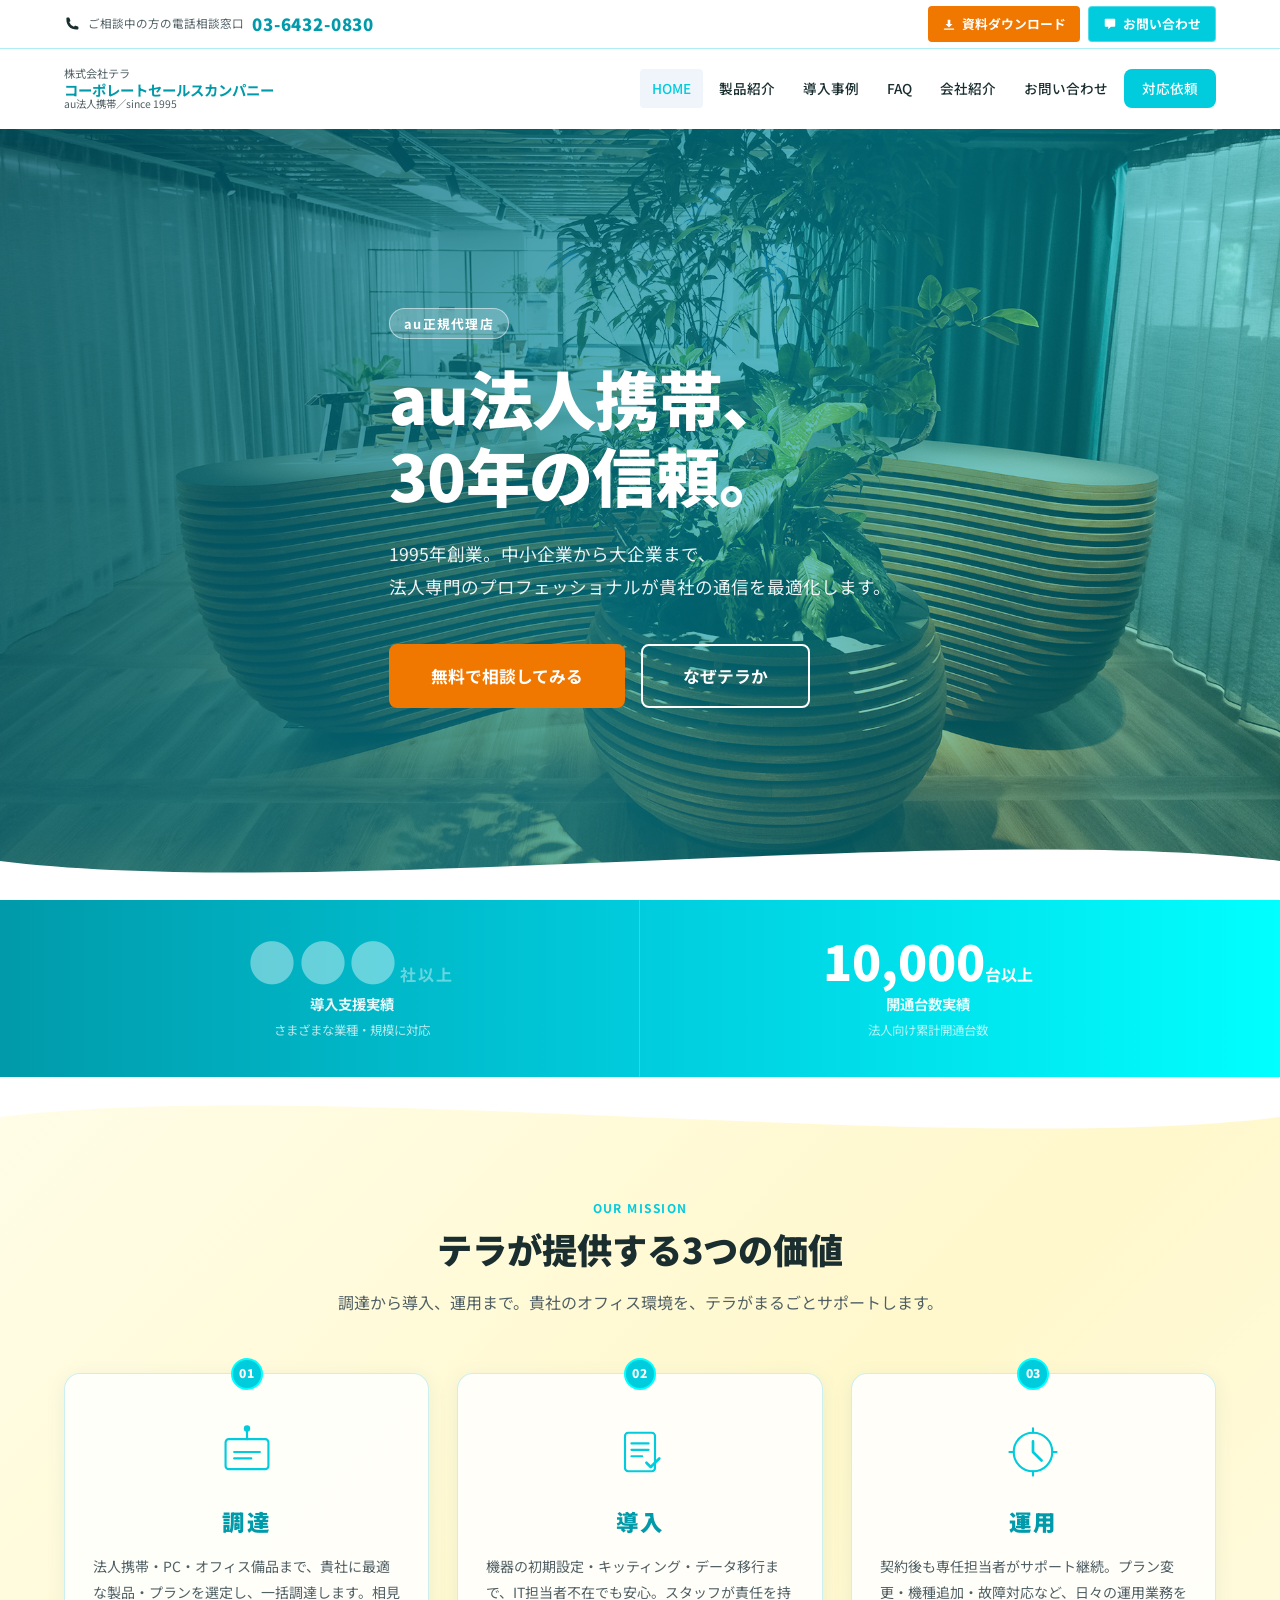
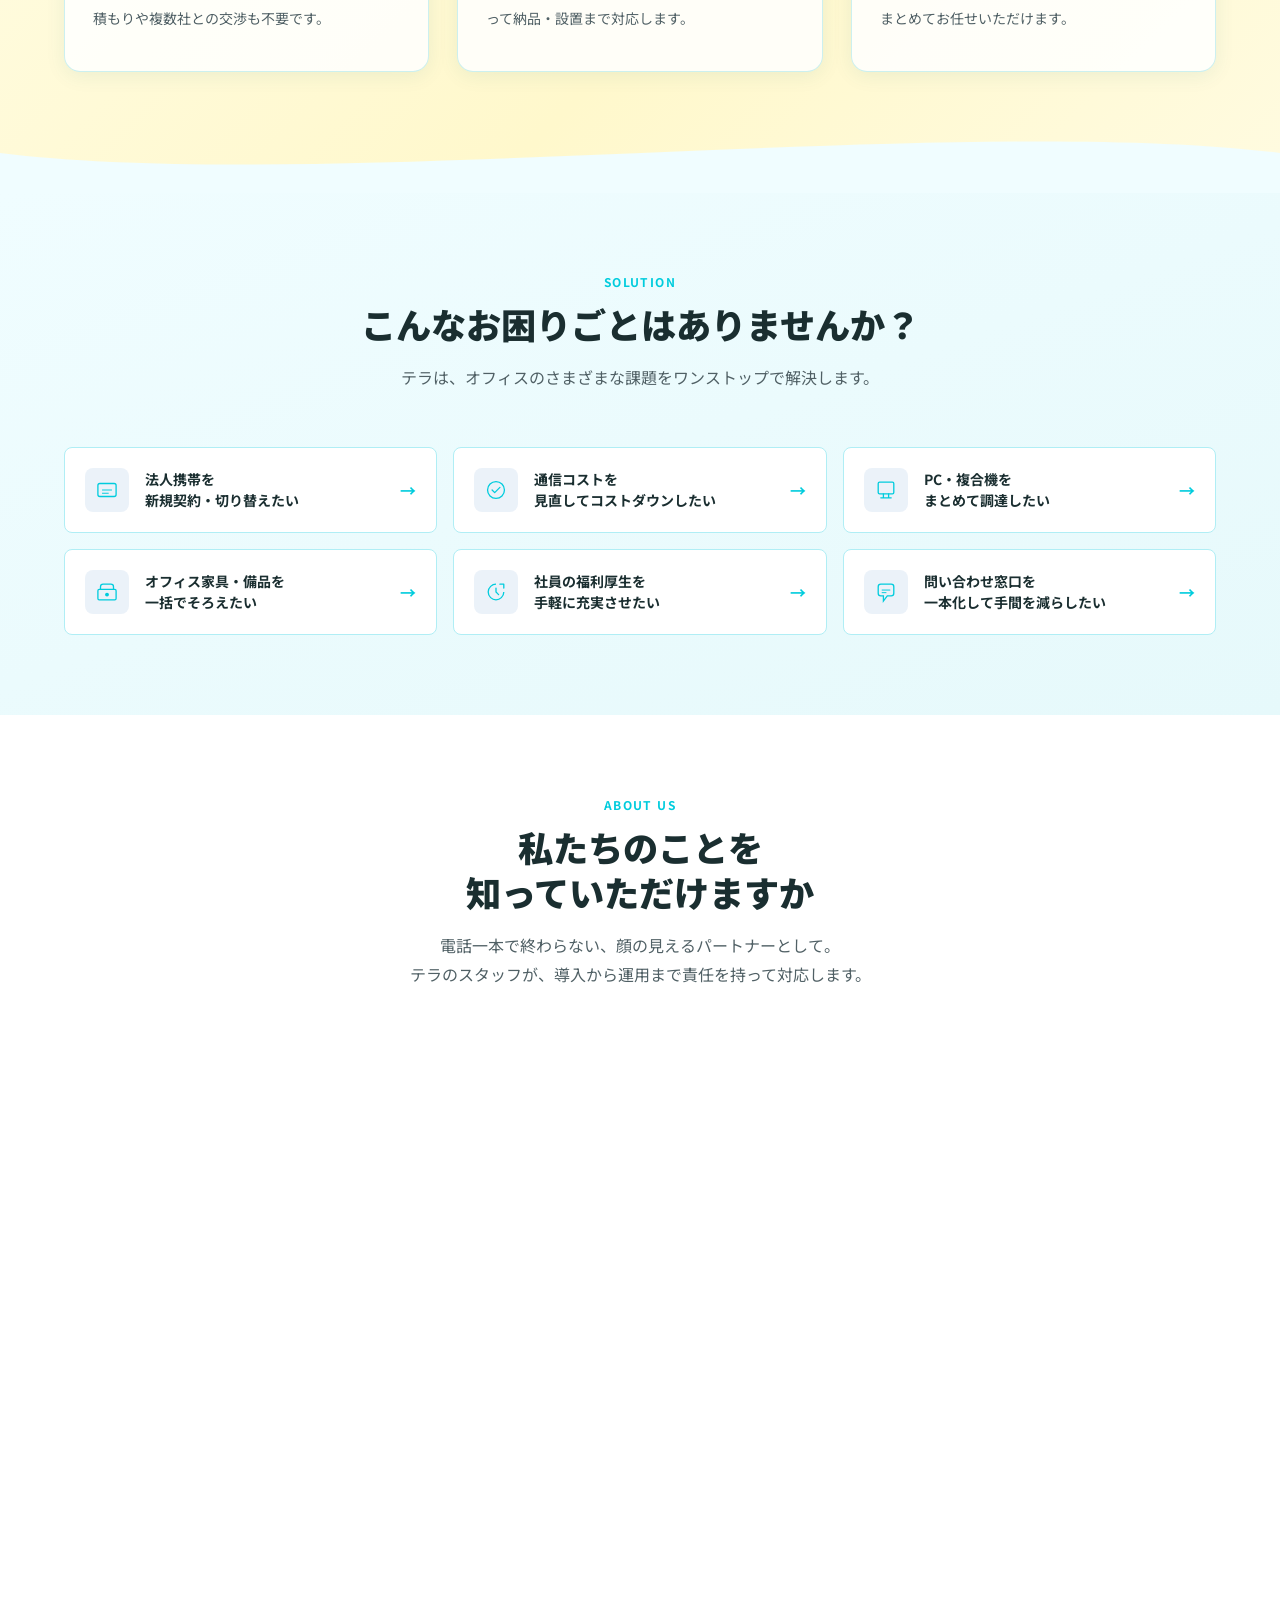
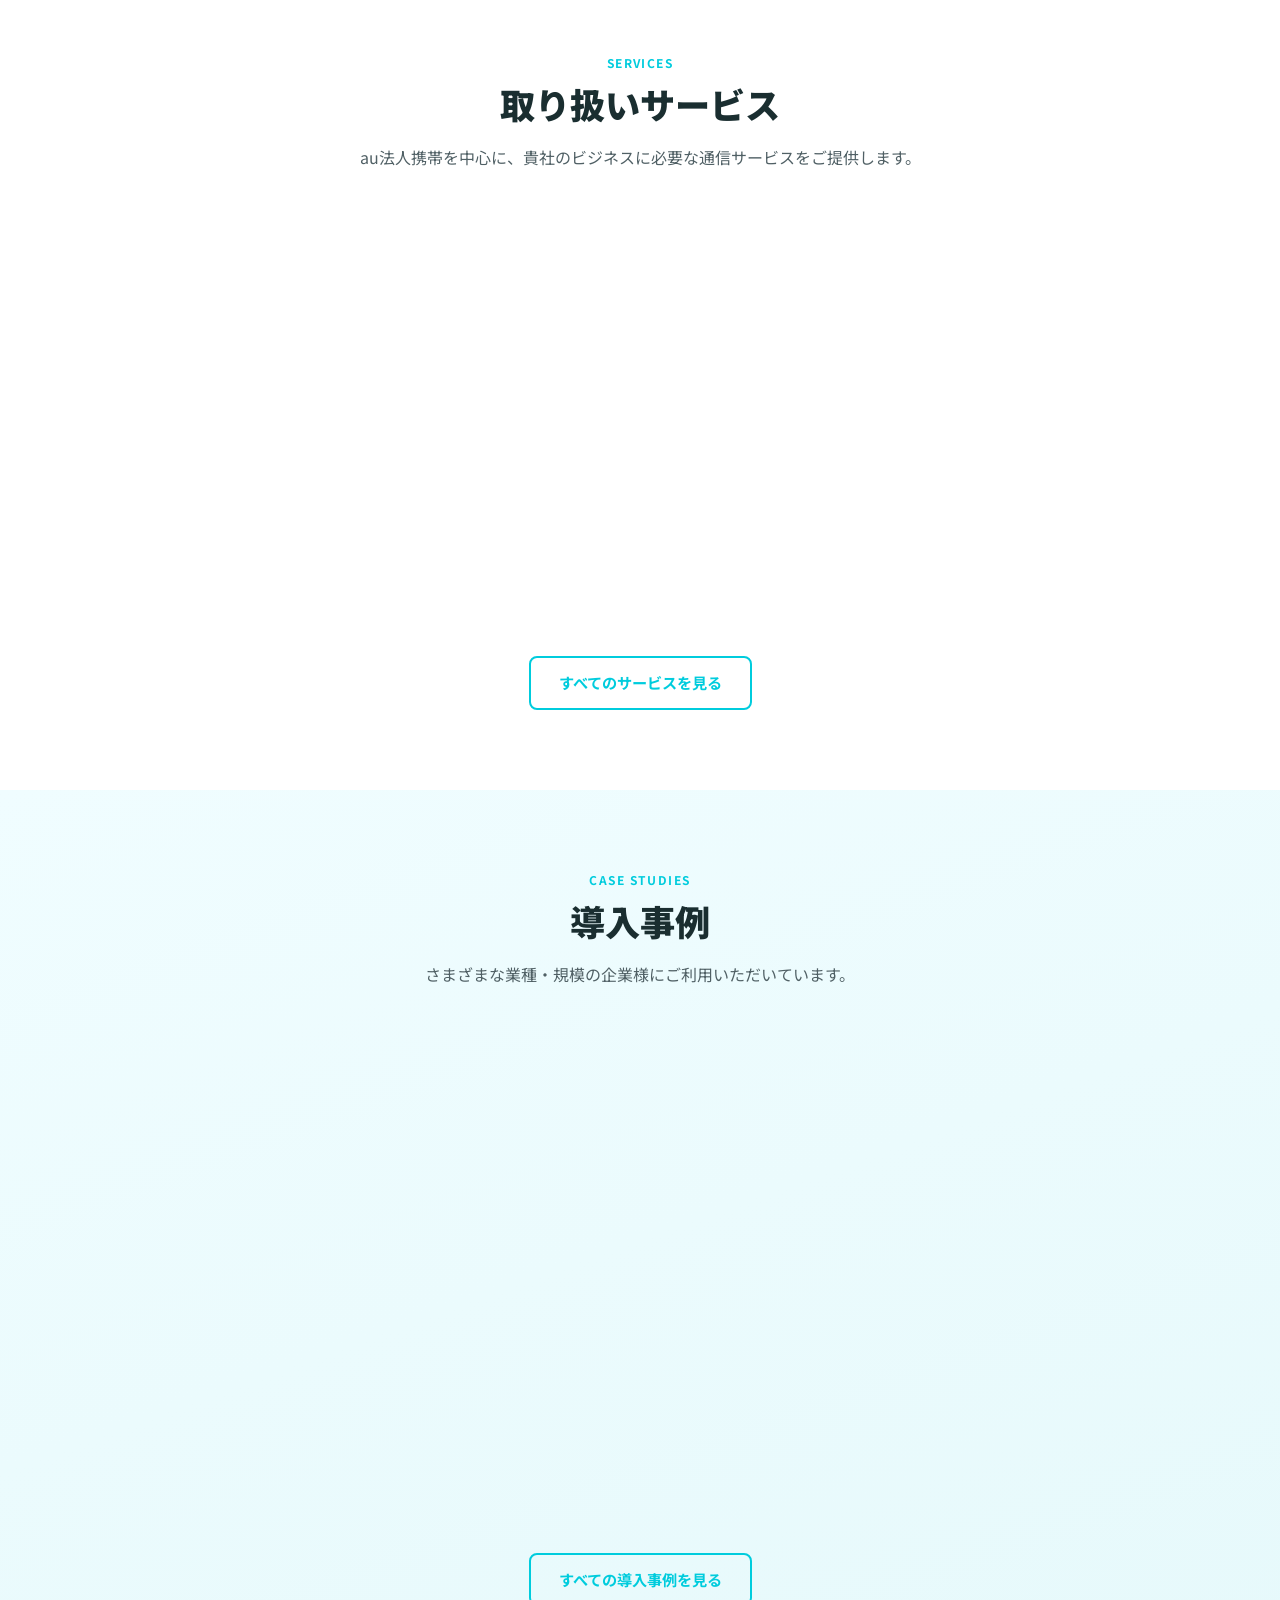
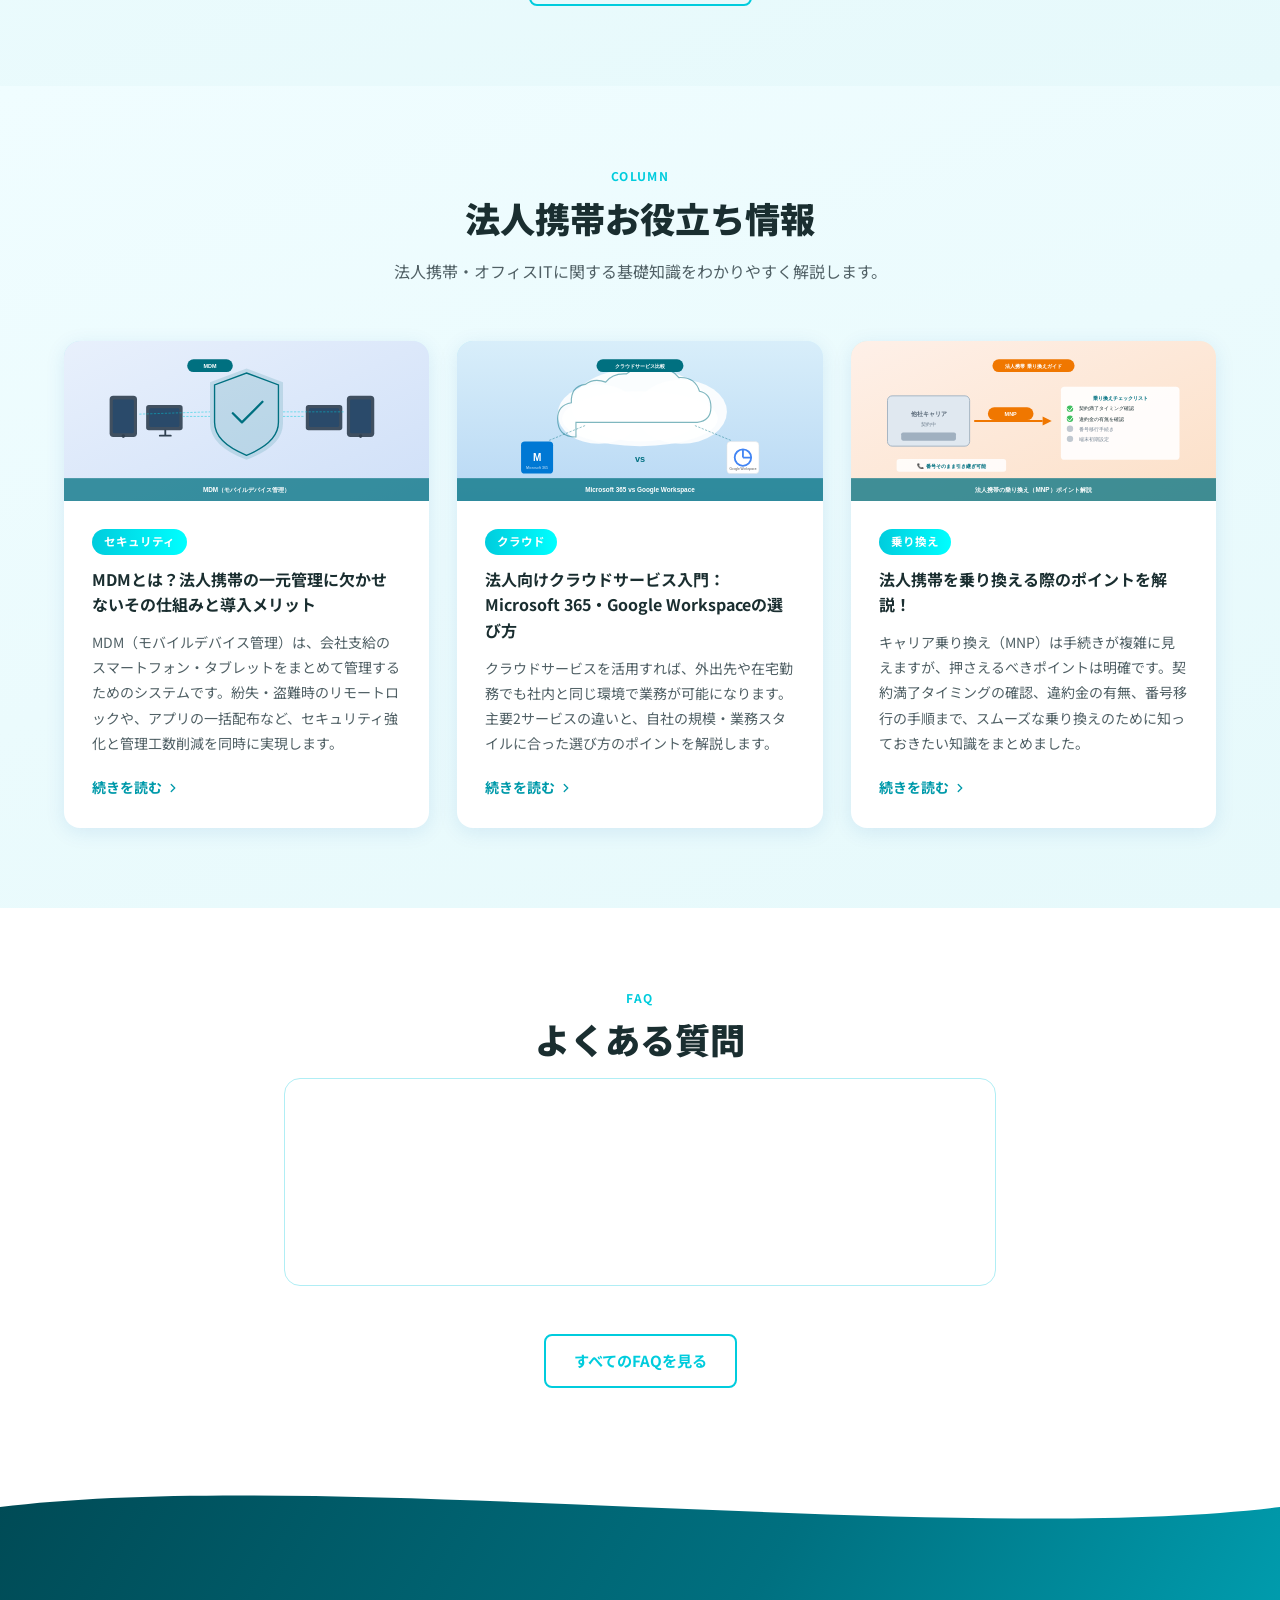
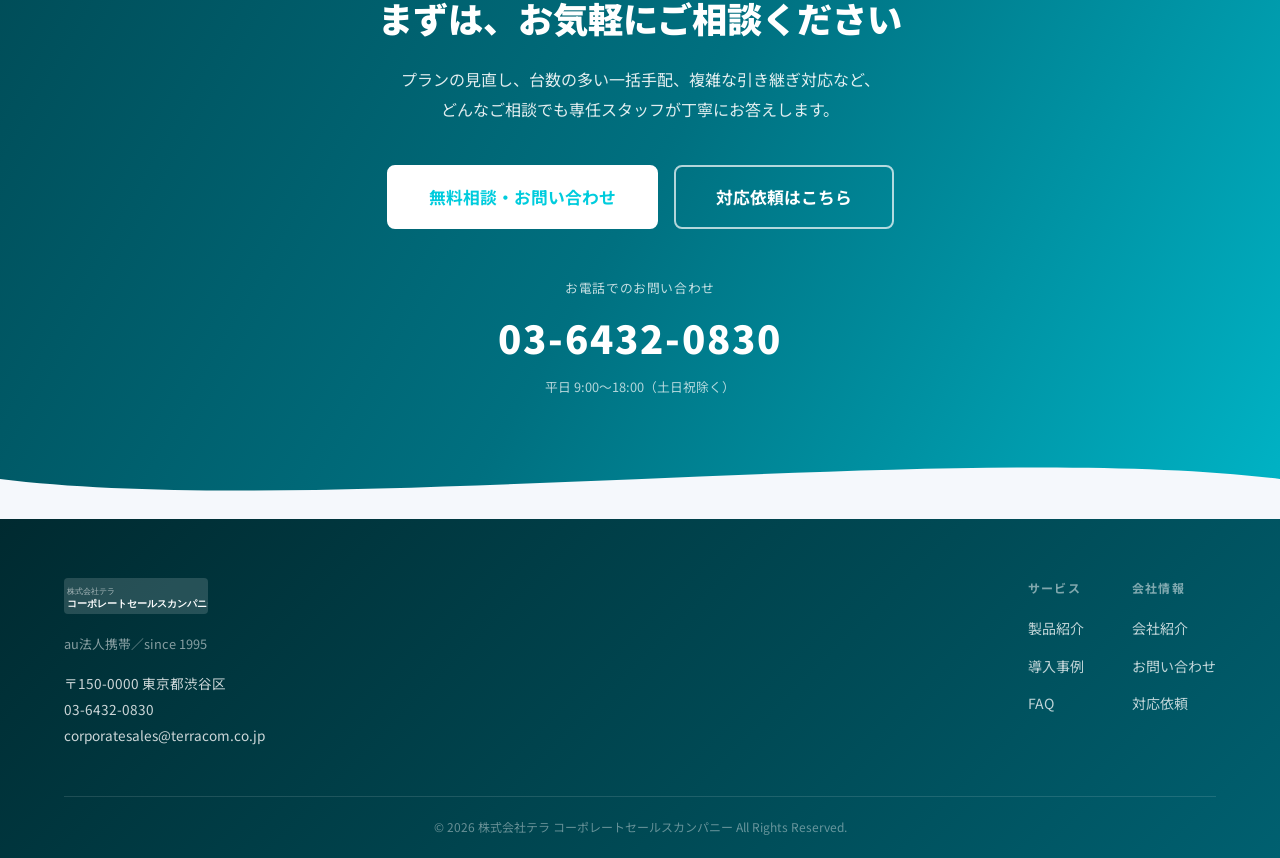
==== commit 42b7a14b: "Add SVG placeholder images, update image refs, and configure GitHub Pages deployment Co-Authored-By:" ====
--- a/mockups/index.html
+++ b/mockups/index.html
@@ -113,16 +113,16 @@
     </section>
 
     <!-- ========== MISSION（テラの3本柱）========== -->
-    <section class="mission section section--blue">
+    <section class="mission section section--yellow">
       <div class="mission__wave mission__wave--top">
         <svg viewBox="0 0 1440 80" preserveAspectRatio="none" xmlns="http://www.w3.org/2000/svg">
           <path d="M0,40 C360,0 1080,80 1440,40 L1440,0 L0,0 Z" fill="#ffffff"/>
         </svg>
       </div>
       <div class="container">
-        <p class="section__label section__label--white">Our Mission</p>
-        <h2 class="section__title section__title--white">テラが提供する3つの価値</h2>
-        <p class="section__lead section__lead--white">調達から導入、運用まで。貴社のオフィス環境を、テラがまるごとサポートします。</p>
+        <p class="section__label">Our Mission</p>
+        <h2 class="section__title">テラが提供する3つの価値</h2>
+        <p class="section__lead">調達から導入、運用まで。貴社のオフィス環境を、テラがまるごとサポートします。</p>
         <div class="mission__grid">
           <div class="mission__card">
             <div class="mission__step">01</div>
@@ -165,7 +165,7 @@
       </div>
       <div class="mission__wave mission__wave--bottom">
         <svg viewBox="0 0 1440 80" preserveAspectRatio="none" xmlns="http://www.w3.org/2000/svg">
-          <path d="M0,40 C360,80 1080,0 1440,40 L1440,80 L0,80 Z" fill="#f5f8fc"/>
+          <path d="M0,40 C360,80 1080,0 1440,40 L1440,80 L0,80 Z" fill="#f0fdff"/>
         </svg>
       </div>
     </section>
@@ -256,7 +256,7 @@
           <div class="trust__item">
             <!-- 自社オフィス外観写真を差し替えてください -->
             <div class="trust__photoWrap">
-              <img src="images/trust-office.jpg" alt="テラ コーポレートセールスカンパニー オフィス外観" class="trust__photo">
+              <img src="images/trust-office.svg" alt="テラ コーポレートセールスカンパニー オフィス外観" class="trust__photo">
             </div>
             <div class="trust__body">
               <h3 class="trust__heading">自社オフィスで<br>直接ご相談いただけます</h3>
@@ -266,7 +266,7 @@
           <div class="trust__item">
             <!-- スタッフ集合写真を差し替えてください -->
             <div class="trust__photoWrap">
-              <img src="images/trust-team.jpg" alt="テラ コーポレートセールスカンパニー スタッフ" class="trust__photo">
+              <img src="images/trust-team.svg" alt="テラ コーポレートセールスカンパニー スタッフ" class="trust__photo">
             </div>
             <div class="trust__body">
               <h3 class="trust__heading">法人専門の<br>経験豊富なスタッフ</h3>
@@ -276,7 +276,7 @@
           <div class="trust__item">
             <!-- サポート対応シーンの写真を差し替えてください -->
             <div class="trust__photoWrap">
-              <img src="images/trust-support.jpg" alt="テラ コーポレートセールスカンパニー サポート" class="trust__photo">
+              <img src="images/trust-support.svg" alt="テラ コーポレートセールスカンパニー サポート" class="trust__photo">
             </div>
             <div class="trust__body">
               <h3 class="trust__heading">契約後も<br>ずっと寄り添います</h3>
@@ -299,7 +299,7 @@
           <article class="serviceCard">
             <div class="serviceCard__imgWrap">
               <!-- 法人携帯・タブレットのイメージ写真を差し替えてください -->
-              <img src="images/service-mobile.jpg" alt="法人携帯・タブレットプラン" class="serviceCard__img">
+              <img src="images/service-mobile.svg" alt="法人携帯・タブレットプラン" class="serviceCard__img">
             </div>
             <div class="serviceCard__body">
               <h3 class="serviceCard__title">法人携帯・タブレットプラン</h3>
@@ -310,7 +310,7 @@
           <article class="serviceCard">
             <div class="serviceCard__imgWrap">
               <!-- PC・複合機のイメージ写真を差し替えてください -->
-              <img src="images/service-pc.jpg" alt="PC・複合機" class="serviceCard__img">
+              <img src="images/service-pc.svg" alt="PC・複合機" class="serviceCard__img">
             </div>
             <div class="serviceCard__body">
               <h3 class="serviceCard__title">PC・複合機</h3>
@@ -321,7 +321,7 @@
           <article class="serviceCard">
             <div class="serviceCard__imgWrap">
               <!-- オフィス備品のイメージ写真を差し替えてください -->
-              <img src="images/service-office.jpg" alt="オフィス備品" class="serviceCard__img">
+              <img src="images/service-office.svg" alt="オフィス備品" class="serviceCard__img">
             </div>
             <div class="serviceCard__body">
               <h3 class="serviceCard__title">オフィス備品</h3>
@@ -332,7 +332,7 @@
           <article class="serviceCard">
             <div class="serviceCard__imgWrap">
               <!-- 社食・福利厚生サービスのイメージ写真を差し替えてください -->
-              <img src="images/service-welfare.jpg" alt="福利厚生・社食サービス" class="serviceCard__img">
+              <img src="images/service-welfare.svg" alt="福利厚生・社食サービス" class="serviceCard__img">
             </div>
             <div class="serviceCard__body">
               <h3 class="serviceCard__title">福利厚生・社食サービス</h3>
@@ -357,7 +357,7 @@
           <article class="caseCard">
             <div class="caseCard__imgWrap">
               <!-- 担当者・会社写真を差し替えてください -->
-              <img src="images/case-1.jpg" alt="導入事例1" class="caseCard__img">
+              <img src="images/case-1.svg" alt="導入事例1" class="caseCard__img">
             </div>
             <div class="caseCard__body">
               <p class="caseCard__tag">製造業 / 従業員50名</p>
@@ -369,7 +369,7 @@
           <article class="caseCard">
             <div class="caseCard__imgWrap">
               <!-- 担当者・会社写真を差し替えてください -->
-              <img src="images/case-2.jpg" alt="導入事例2" class="caseCard__img">
+              <img src="images/case-2.svg" alt="導入事例2" class="caseCard__img">
             </div>
             <div class="caseCard__body">
               <p class="caseCard__tag">小売業 / 従業員120名</p>
@@ -381,7 +381,7 @@
           <article class="caseCard">
             <div class="caseCard__imgWrap">
               <!-- 担当者・会社写真を差し替えてください -->
-              <img src="images/case-3.jpg" alt="導入事例3" class="caseCard__img">
+              <img src="images/case-3.svg" alt="導入事例3" class="caseCard__img">
             </div>
             <div class="caseCard__body">
               <p class="caseCard__tag">建設業 / 従業員30名</p>
@@ -407,7 +407,7 @@
           <article class="columnCard">
             <!-- MDM記事のサムネイル画像を差し替えてください -->
             <div class="columnCard__imgWrap">
-              <img src="images/column-mdm.jpg" alt="MDMについて" class="columnCard__img">
+              <img src="images/column-mdm.svg" alt="MDMについて" class="columnCard__img">
             </div>
             <div class="columnCard__body">
               <p class="columnCard__tag">セキュリティ</p>
@@ -422,7 +422,7 @@
           <article class="columnCard">
             <!-- クラウドサービス記事のサムネイル画像を差し替えてください -->
             <div class="columnCard__imgWrap">
-              <img src="images/column-cloud.jpg" alt="クラウドサービスについて" class="columnCard__img">
+              <img src="images/column-cloud.svg" alt="クラウドサービスについて" class="columnCard__img">
             </div>
             <div class="columnCard__body">
               <p class="columnCard__tag">クラウド</p>
@@ -437,7 +437,7 @@
           <article class="columnCard">
             <!-- 乗り換え記事のサムネイル画像を差し替えてください -->
             <div class="columnCard__imgWrap">
-              <img src="images/column-mnp.jpg" alt="法人携帯の乗り換えポイント" class="columnCard__img">
+              <img src="images/column-mnp.svg" alt="法人携帯の乗り換えポイント" class="columnCard__img">
             </div>
             <div class="columnCard__body">
               <p class="columnCard__tag">乗り換え</p>
@@ -531,7 +531,7 @@
       <div class="footer__inner">
         <div class="footer__brand">
           <a href="/" class="footer__logo">
-            <img src="images/logo-white.png" alt="株式会社テラ コーポレートセールスカンパニー" class="footer__logoImg">
+            <img src="images/logo-white.svg" alt="株式会社テラ コーポレートセールスカンパニー" class="footer__logoImg">
           </a>
           <p class="footer__tagline">au法人携帯／since 1995</p>
           <address class="footer__address">
--- a/mockups/css/style.css
+++ b/mockups/css/style.css
@@ -97,6 +97,12 @@
   position: relative;
 }
 
+.section--yellow {
+  background: linear-gradient(135deg, #fffde8 0%, #fff8cc 60%, #fffbe0 100%);
+  color: var(--color-text);
+  position: relative;
+}
+
 .section--gray {
   background: linear-gradient(160deg, #f0fdff 0%, #e6f9fb 100%);
 }
@@ -611,18 +617,20 @@
 }
 
 .mission__card {
-  background: rgba(255, 255, 255, 0.10);
-  border: 1px solid rgba(255, 255, 255, 0.18);
+  background: rgba(255, 255, 255, 0.85);
+  border: 1px solid rgba(0, 180, 200, 0.20);
   border-radius: var(--radius-lg);
   padding: 40px 28px;
   text-align: center;
   position: relative;
-  transition: background var(--transition), transform var(--transition);
+  box-shadow: 0 4px 20px rgba(0, 100, 120, 0.08);
+  transition: background var(--transition), transform var(--transition), box-shadow var(--transition);
 }
 
 .mission__card:hover {
-  background: rgba(255, 255, 255, 0.16);
+  background: rgba(255, 255, 255, 0.98);
   transform: translateY(-4px);
+  box-shadow: 0 8px 32px rgba(0, 100, 120, 0.15);
 }
 
 .mission__step {
@@ -630,7 +638,7 @@
   top: -16px;
   left: 50%;
   transform: translateX(-50%);
-  background: rgba(255, 255, 255, 0.25);
+  background: var(--color-primary);
   color: var(--color-white);
   font-size: 0.75rem;
   font-weight: 900;
@@ -641,14 +649,14 @@
   display: flex;
   align-items: center;
   justify-content: center;
-  border: 1px solid rgba(255, 255, 255, 0.4);
+  border: 2px solid var(--color-primary-light);
 }
 
 .mission__icon {
   width: 60px;
   height: 60px;
   margin: 8px auto 20px;
-  color: rgba(255, 255, 255, 0.9);
+  color: var(--color-primary);
 }
 
 .mission__icon svg {
@@ -659,14 +667,14 @@
 .mission__heading {
   font-size: 1.4rem;
   font-weight: 900;
-  color: var(--color-white);
+  color: var(--color-primary-dark);
   margin-bottom: 14px;
   letter-spacing: 0.1em;
 }
 
 .mission__text {
   font-size: 0.875rem;
-  color: rgba(255, 255, 255, 0.82);
+  color: var(--color-text-light);
   line-height: 1.85;
   text-align: left;
 }
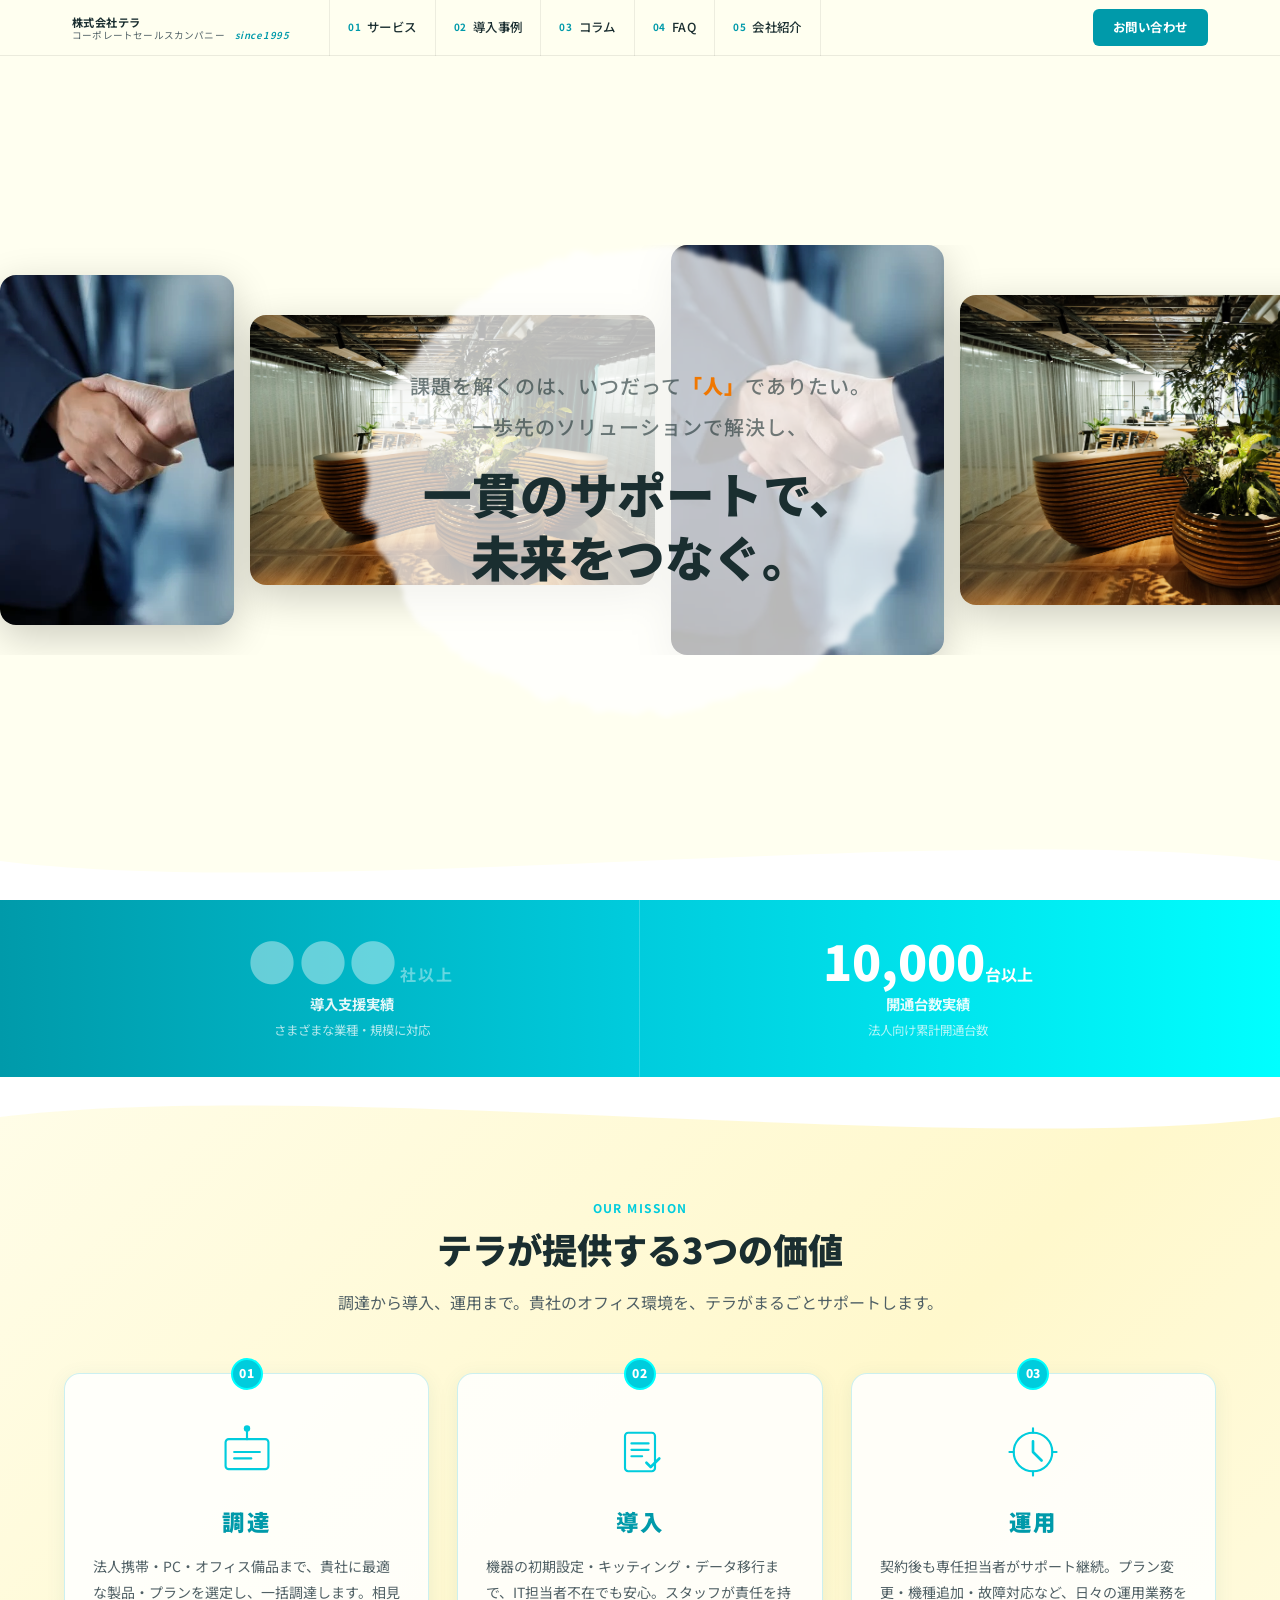
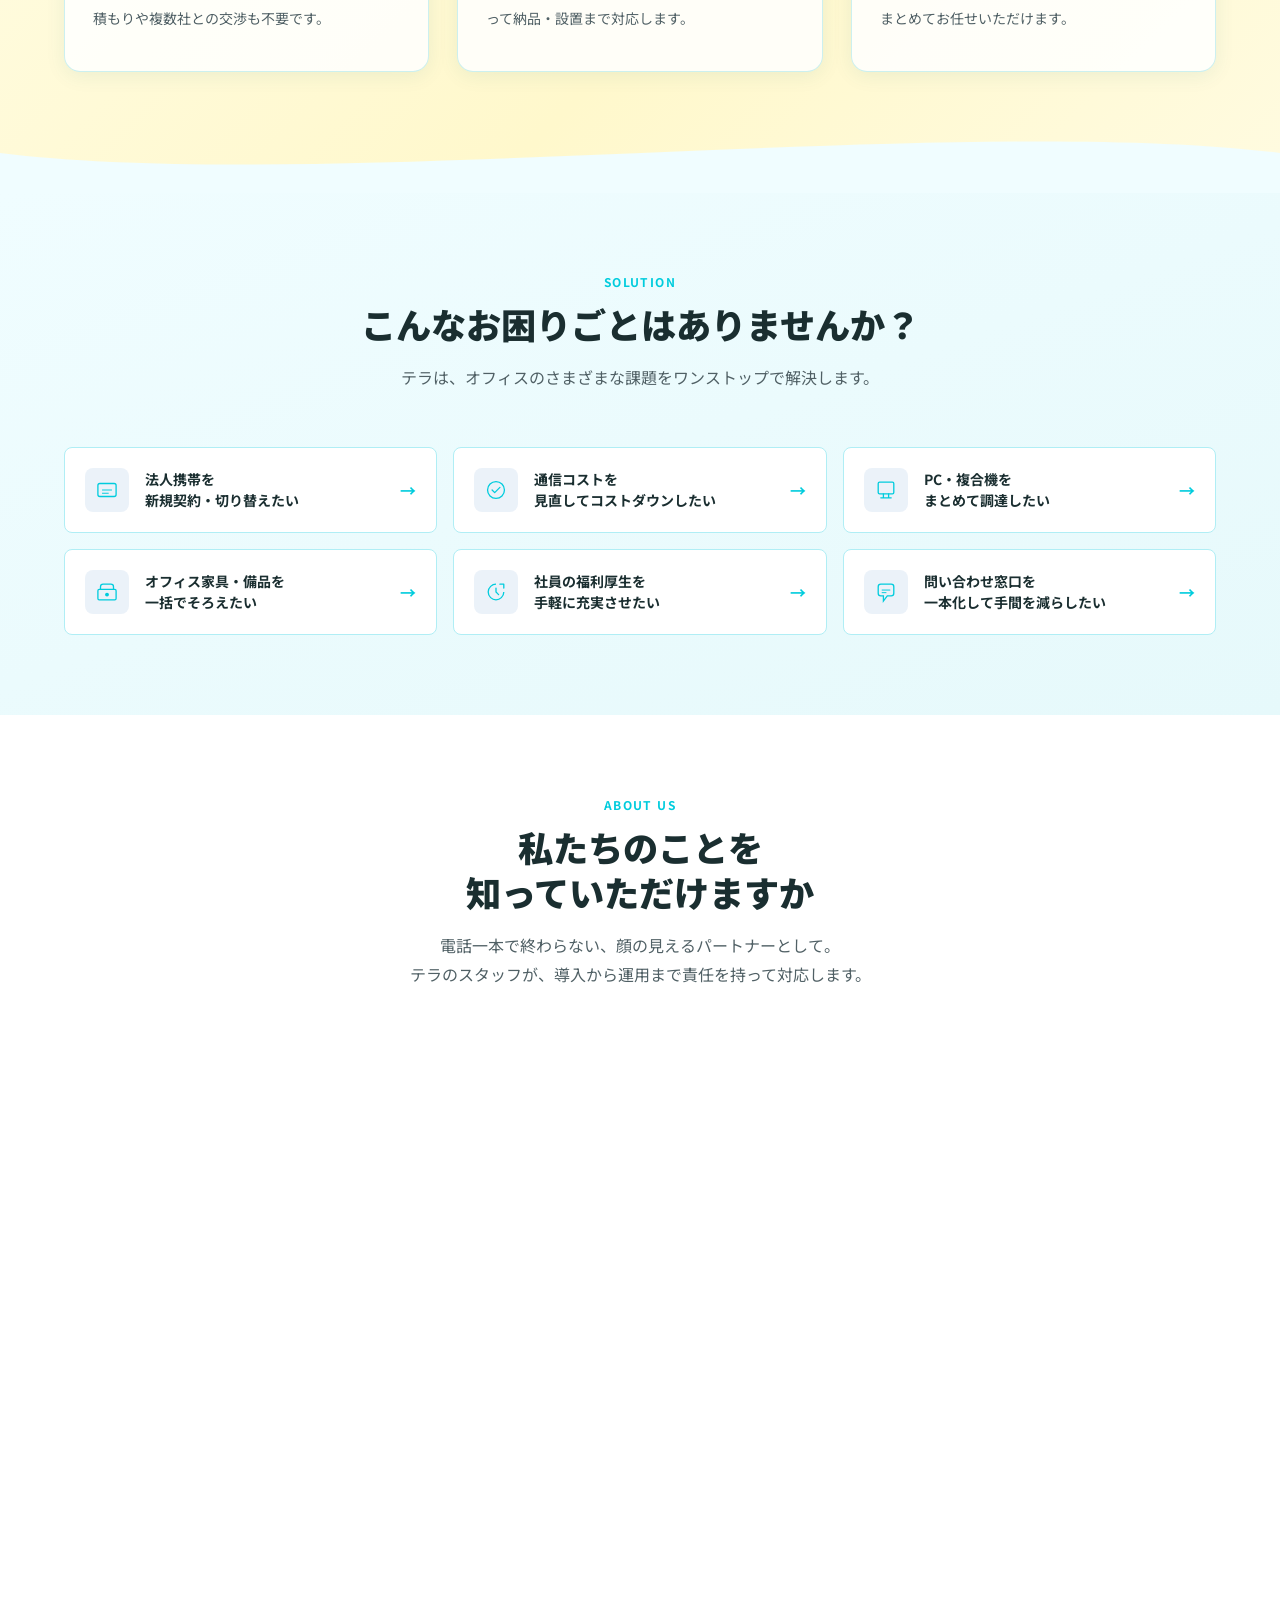
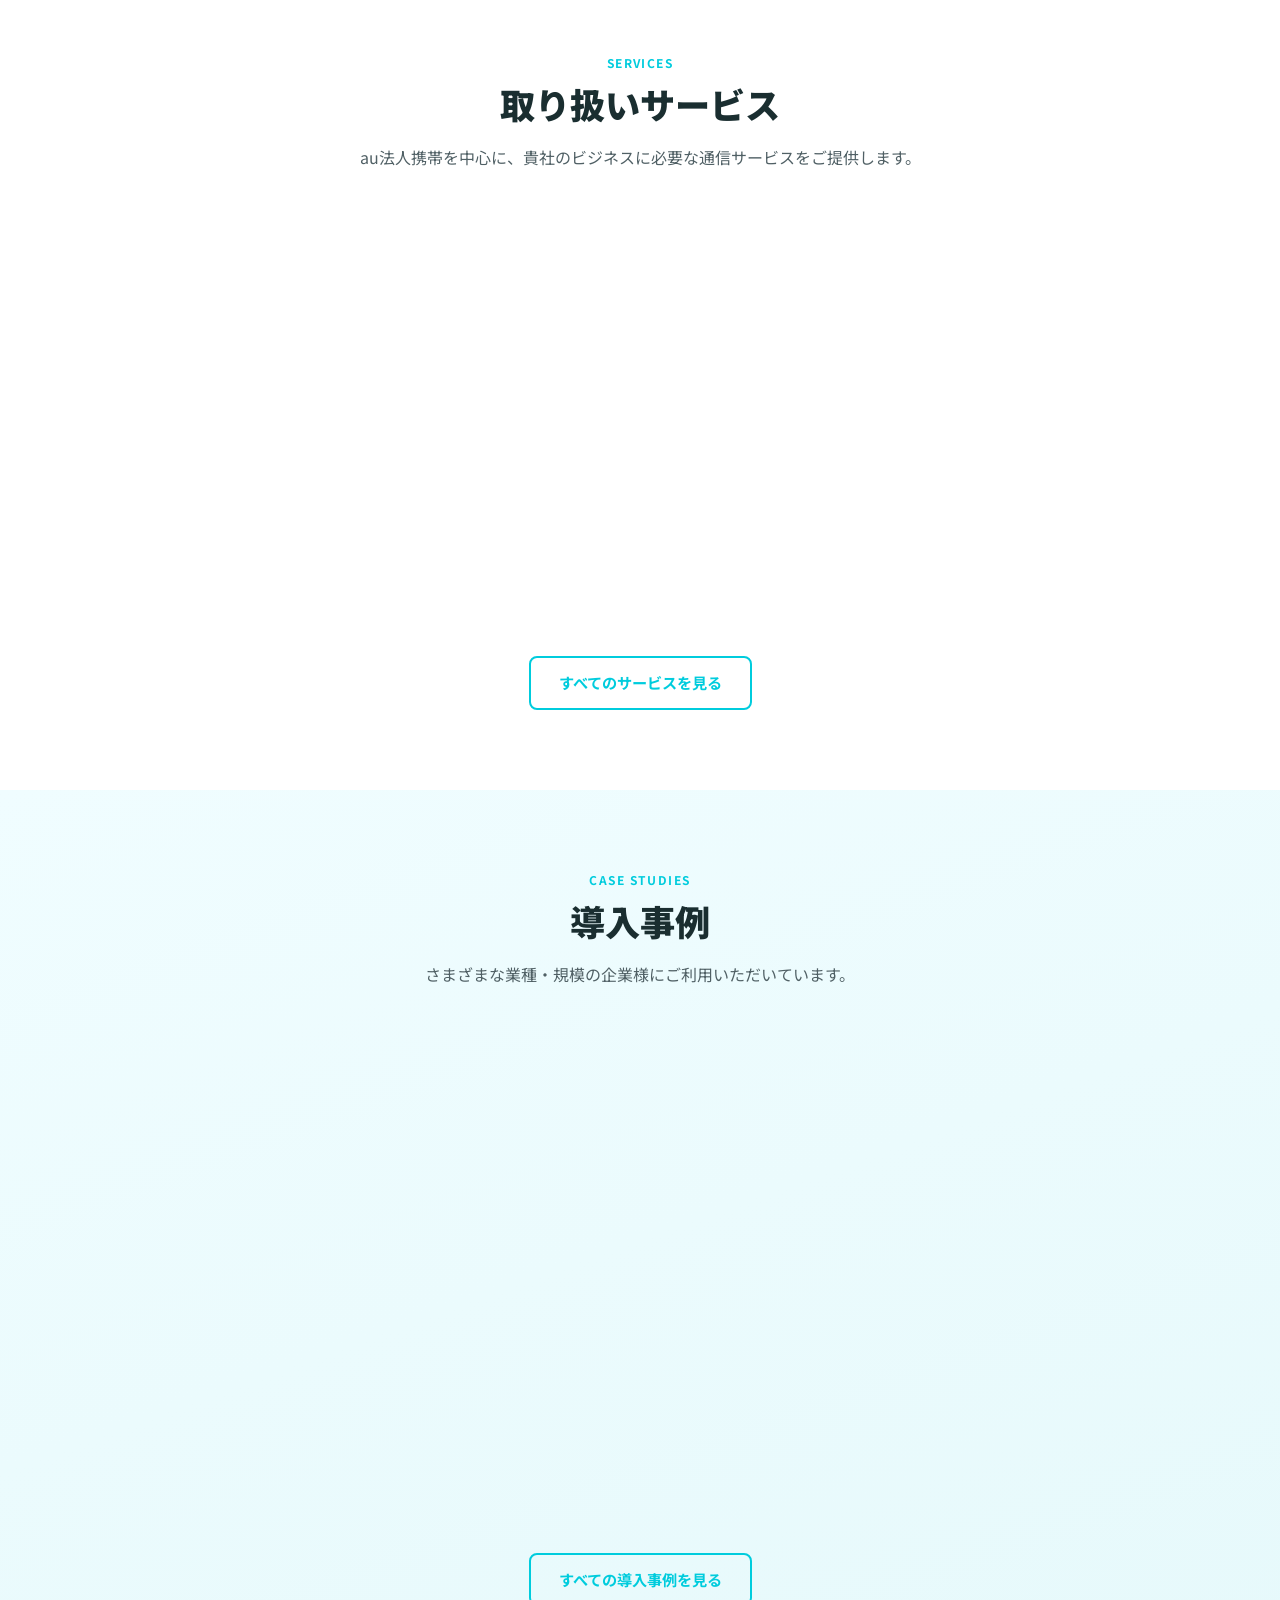
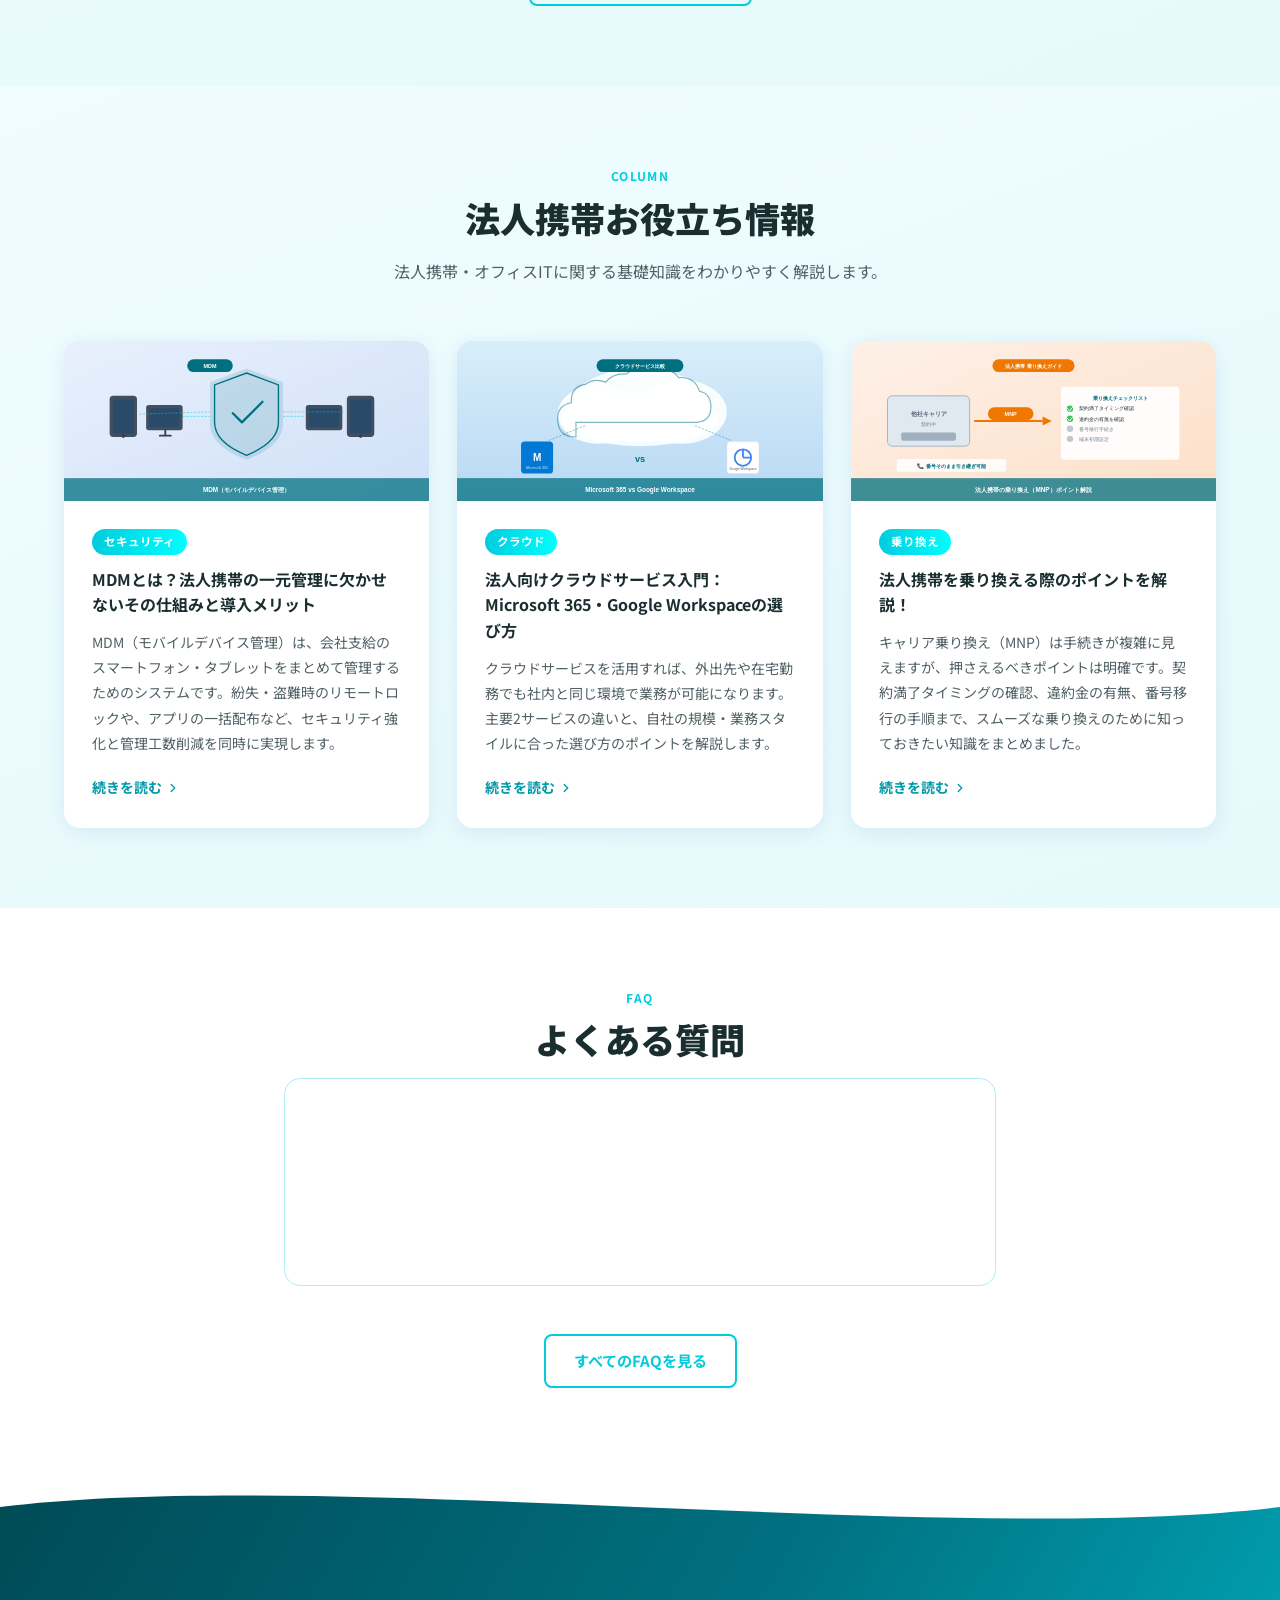
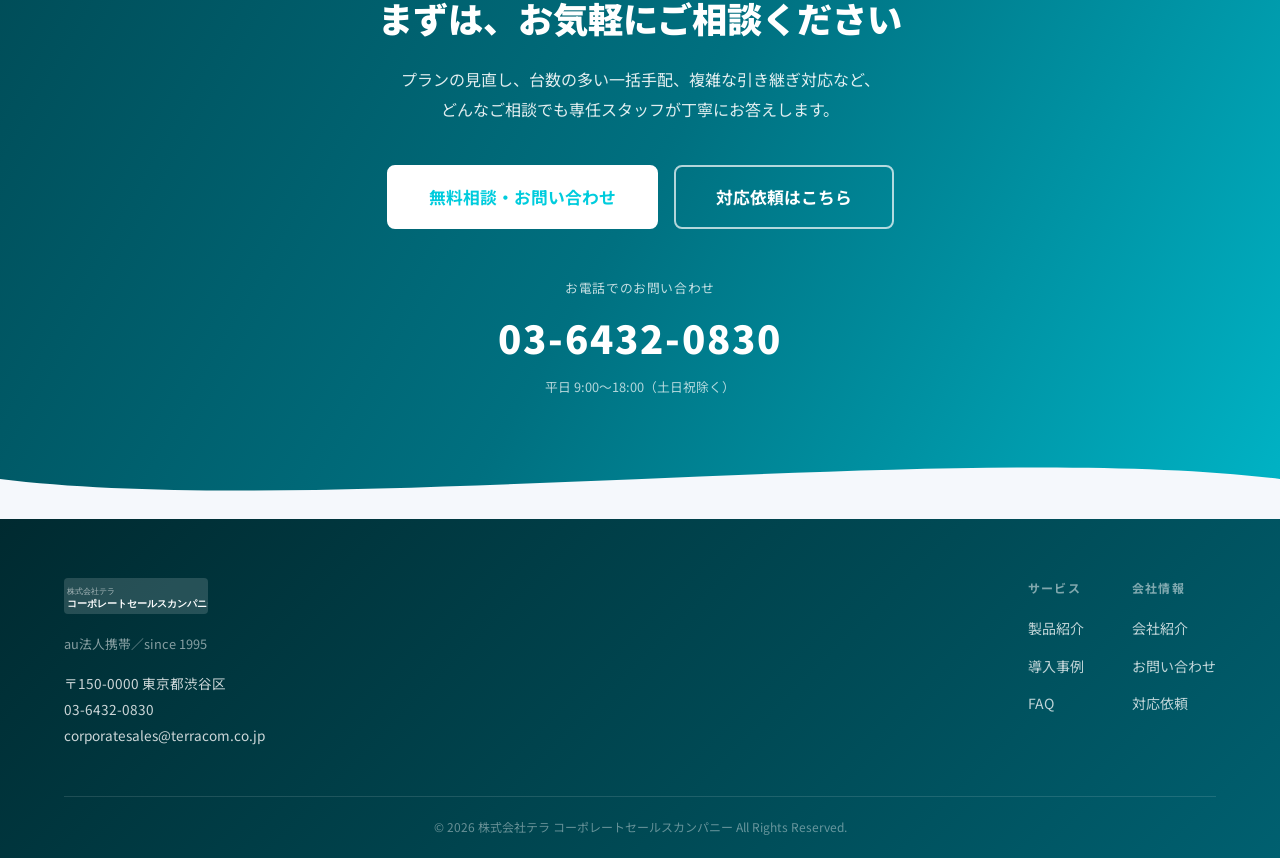
==== commit 7e1abba8: "Redesign hero: ivory background, hand-painted circle, image marquee strip, TOC navigation Co-Authore" ====
--- a/mockups/index.html
+++ b/mockups/index.html
@@ -12,57 +12,39 @@
 </head>
 <body>
 
-  <!-- ========== HEADER ========== -->
-  <header class="header" id="header">
-    <!-- ユーティリティバー（電話・ダウンロード・問い合わせ） -->
-    <div class="header__utility">
-      <div class="container">
-        <div class="header__utilityInner">
-          <a href="tel:0364320830" class="header__utilityTel">
-            <svg viewBox="0 0 20 20" xmlns="http://www.w3.org/2000/svg" aria-hidden="true" width="16" height="16"><path d="M4 2a1 1 0 00-1 1v1.5C3 11.956 8.044 17 15.5 17H17a1 1 0 001-1v-2a1 1 0 00-.684-.948l-3-1a1 1 0 00-1.11.416L12.5 13.5A9.5 9.5 0 016.5 7.5l1.032-.706a1 1 0 00.416-1.11l-1-3A1 1 0 006 2H4z" fill="currentColor"/></svg>
-            <span class="header__utilityTelLabel">ご相談中の方の電話相談窓口</span>
-            <strong class="header__utilityTelNum">03-6432-0830</strong>
-          </a>
-          <div class="header__utilityActions">
-            <a href="contact/" class="btn btn--download">
-              <svg viewBox="0 0 16 16" xmlns="http://www.w3.org/2000/svg" aria-hidden="true" width="14" height="14"><path d="M8 12l-4-4h2.5V3h3v5H12L8 12z" fill="currentColor"/><rect x="2" y="13" width="12" height="1.5" rx="0.75" fill="currentColor"/></svg>
-              資料ダウンロード
-            </a>
-            <a href="contact/" class="btn btn--inquiry">
-              <svg viewBox="0 0 16 16" xmlns="http://www.w3.org/2000/svg" aria-hidden="true" width="14" height="14"><path d="M2 3a1 1 0 011-1h10a1 1 0 011 1v7a1 1 0 01-1 1H9l-3 3v-3H3a1 1 0 01-1-1V3z" fill="currentColor"/></svg>
-              お問い合わせ
-            </a>
-          </div>
-        </div>
-      </div>
-    </div>
-    <!-- メインヘッダー（ロゴ＋ナビ） -->
-    <div class="header__main">
-      <div class="header__inner container">
-        <a href="/" class="header__logo">
-          <div class="header__logoText">
-            <span class="header__logoCompany">株式会社テラ</span>
-            <span class="header__logoName">コーポレートセールスカンパニー</span>
-            <span class="header__logoSub">au法人携帯／since 1995</span>
-          </div>
+
+  <!-- ========== SITE NAVIGATION ========== -->
+  <header class="siteNav" id="siteNav">
+    <div class="siteNav__inner">
+
+      <!-- ロゴ -->
+      <a href="/" class="siteNav__logo">
+        <span class="siteNav__logoName">株式会社テラ</span>
+        <span class="siteNav__logoSub">コーポレートセールスカンパニー　<span class="siteNav__logoSince">since 1995</span></span>
+      </a>
+
+      <!-- 目次リンク -->
+      <nav class="siteNav__links" aria-label="ページ内ナビゲーション">
+        <a href="#solution" class="siteNav__link">
+          <span class="siteNav__num">01</span>サービス
         </a>
-        <nav class="nav" id="nav">
-          <ul class="nav__list">
-            <li class="nav__item"><a href="/" class="nav__link is-active">HOME</a></li>
-            <li class="nav__item"><a href="product/" class="nav__link">製品紹介</a></li>
-            <li class="nav__item"><a href="case/" class="nav__link">導入事例</a></li>
-            <li class="nav__item"><a href="faq/" class="nav__link">FAQ</a></li>
-            <li class="nav__item"><a href="about/" class="nav__link">会社紹介</a></li>
-            <li class="nav__item"><a href="contact/" class="nav__link">お問い合わせ</a></li>
-            <li class="nav__item"><a href="support/" class="nav__link nav__link--cta">対応依頼</a></li>
-          </ul>
-        </nav>
-        <button class="hamburger" id="hamburger" aria-label="メニューを開く" aria-expanded="false">
-          <span class="hamburger__line"></span>
-          <span class="hamburger__line"></span>
-          <span class="hamburger__line"></span>
-        </button>
-      </div>
+        <a href="#cases" class="siteNav__link">
+          <span class="siteNav__num">02</span>導入事例
+        </a>
+        <a href="#column" class="siteNav__link">
+          <span class="siteNav__num">03</span>コラム
+        </a>
+        <a href="#faq" class="siteNav__link">
+          <span class="siteNav__num">04</span>FAQ
+        </a>
+        <a href="about/" class="siteNav__link">
+          <span class="siteNav__num">05</span>会社紹介
+        </a>
+      </nav>
+
+      <!-- CTA -->
+      <a href="contact/" class="siteNav__cta">お問い合わせ</a>
+
     </div>
   </header>
 
@@ -70,28 +52,77 @@
 
     <!-- ========== HERO ========== -->
     <section class="hero">
-      <div class="hero__bg">
-        <img src="images/hero-main.jpg" alt="テラ コーポレートセールスカンパニー オフィス" class="hero__bgImg">
-        <div class="hero__overlay"></div>
-      </div>
-      <div class="hero__content container">
-        <p class="hero__badge">au正規代理店</p>
-        <h1 class="hero__title">au法人携帯、<br>30年の信頼。</h1>
-        <p class="hero__lead">
-          1995年創業。中小企業から大企業まで、<br>
-          法人専門のプロフェッショナルが貴社の通信を最適化します。
-        </p>
-        <div class="hero__cta">
-          <a href="contact/" class="btn btn--primary btn--lg">無料で相談してみる</a>
-          <a href="about/" class="btn btn--outline btn--lg">なぜテラか</a>
-        </div>
-      </div>
+
+
+
+      <div class="hero__content">
+
+        <!-- 左：テキストエリア -->
+        <div class="hero__txtarea">
+
+          <!-- 手描きペンキ塗り円（背景） -->
+          <div class="hero__paintBg" aria-hidden="true">
+            <svg viewBox="0 0 520 440" xmlns="http://www.w3.org/2000/svg" preserveAspectRatio="xMidYMid meet">
+              <defs>
+                <filter id="paint" x="-25%" y="-25%" width="150%" height="150%">
+                  <feTurbulence type="turbulence" baseFrequency="0.018 0.022" numOctaves="5" seed="8" result="noise"/>
+                  <feDisplacementMap in="SourceGraphic" in2="noise" scale="18" xChannelSelector="R" yChannelSelector="G" result="rough"/>
+                  <feGaussianBlur in="rough" stdDeviation="2.2"/>
+                </filter>
+              </defs>
+              <ellipse cx="260" cy="220" rx="252" ry="212" fill="rgba(255,255,255,0.72)" filter="url(#paint)"/>
+            </svg>
+          </div>
+
+          <p class="hero__midTitle">課題を解くのは、いつだって<span class="hero__titleHl">「人」</span>でありたい。</p>
+          <p class="hero__midTitle">一歩先のソリューションで解決し、</p>
+          <h1 class="hero__boldTitle">一貫のサポートで、<br>未来をつなぐ。</h1>
+        </div>
+
+      </div><!-- /hero__content -->
+
+      <!--
+        ========================================================
+        【画像の追加方法】
+        セット1（5枚）の <img> を実際の画像に差し替えてください。
+        セット2は複製（aria-hidden="true"）です。同じ画像を同順で。
+        ========================================================
+      -->
+      <div class="hero__strip">
+        <div class="hero__stripRail">
+          <!-- セット1（2枚を交互・全8枚） -->
+          <img src="images/slide-01.webp" alt="au法人携帯 握手">
+          <img src="images/slide-02.jpg"  alt="オフィス">
+          <img src="images/slide-01.webp" alt="au法人携帯 握手">
+          <img src="images/slide-02.jpg"  alt="オフィス">
+          <img src="images/slide-01.webp" alt="au法人携帯 握手">
+          <img src="images/slide-02.jpg"  alt="オフィス">
+          <img src="images/slide-01.webp" alt="au法人携帯 握手">
+          <img src="images/slide-02.jpg"  alt="オフィス">
+          <!-- セット2（複製） -->
+          <img src="images/slide-01.webp" alt="" aria-hidden="true">
+          <img src="images/slide-02.jpg"  alt="" aria-hidden="true">
+          <img src="images/slide-01.webp" alt="" aria-hidden="true">
+          <img src="images/slide-02.jpg"  alt="" aria-hidden="true">
+          <img src="images/slide-01.webp" alt="" aria-hidden="true">
+          <img src="images/slide-02.jpg"  alt="" aria-hidden="true">
+          <img src="images/slide-01.webp" alt="" aria-hidden="true">
+          <img src="images/slide-02.jpg"  alt="" aria-hidden="true">
+        </div>
+      </div>
+
+      <!-- ウェーブ -->
       <div class="hero__wave">
         <svg viewBox="0 0 1440 80" preserveAspectRatio="none" xmlns="http://www.w3.org/2000/svg">
           <path d="M0,40 C360,80 1080,0 1440,40 L1440,80 L0,80 Z" fill="#ffffff"/>
         </svg>
       </div>
-    </section>
+
+    </section>
+
+
+
+
 
     <!-- ========== STATS（実績数値）========== -->
     <section class="stats section">
--- a/mockups/css/style.css
+++ b/mockups/css/style.css
@@ -438,89 +438,547 @@
 }
 
 /* ====================================================
-   ヒーロー（全画面写真＋テキストオーバーレイ）
+   サイトナビ（目次スタイル）
+   ==================================================== */
+.siteNav {
+  position: fixed;
+  top: 0;
+  left: 0;
+  right: 0;
+  z-index: 100;
+  background: rgba(255, 255, 240, 0.92);
+  backdrop-filter: blur(12px);
+  -webkit-backdrop-filter: blur(12px);
+  border-bottom: 1px solid rgba(0, 0, 0, 0.08);
+  height: 56px;
+}
+
+.siteNav__inner {
+  display: flex;
+  align-items: center;
+  gap: 40px;
+  max-width: var(--container-max);
+  margin: 0 auto;
+  padding: 0 32px;
+  height: 100%;
+}
+
+/* ロゴ */
+.siteNav__logo {
+  text-decoration: none;
+  display: flex;
+  flex-direction: column;
+  line-height: 1.25;
+  flex-shrink: 0;
+}
+
+.siteNav__logoName {
+  font-size: 0.7rem;
+  font-weight: 700;
+  color: var(--color-text);
+  letter-spacing: 0.04em;
+}
+
+.siteNav__logoSub {
+  font-size: 0.6rem;
+  color: var(--color-text-light);
+  letter-spacing: 0.02em;
+}
+
+.siteNav__logoSince {
+  font-style: italic;
+  color: var(--color-primary-dark);
+  font-weight: 600;
+  letter-spacing: 0.04em;
+}
+
+/* 目次リンク */
+.siteNav__links {
+  display: flex;
+  align-items: center;
+  gap: 0;
+  flex: 1;
+}
+
+.siteNav__link {
+  display: flex;
+  align-items: center;
+  gap: 6px;
+  padding: 0 18px;
+  height: 56px;
+  font-size: 0.78rem;
+  font-weight: 500;
+  color: var(--color-text);
+  text-decoration: none;
+  letter-spacing: 0.03em;
+  border-right: 1px solid rgba(0, 0, 0, 0.07);
+  transition: background 0.2s, color 0.2s;
+  white-space: nowrap;
+}
+
+.siteNav__link:first-child {
+  border-left: 1px solid rgba(0, 0, 0, 0.07);
+}
+
+.siteNav__link:hover {
+  background: rgba(0, 0, 0, 0.04);
+  color: var(--color-primary-dark);
+}
+
+.siteNav__num {
+  font-size: 0.62rem;
+  font-weight: 700;
+  color: var(--color-primary-dark);
+  letter-spacing: 0.06em;
+  font-variant-numeric: tabular-nums;
+}
+
+/* CTA */
+.siteNav__cta {
+  margin-left: auto;
+  flex-shrink: 0;
+  display: inline-flex;
+  align-items: center;
+  padding: 8px 20px;
+  background: var(--color-primary-dark);
+  color: #fff;
+  font-size: 0.78rem;
+  font-weight: 700;
+  border-radius: 6px;
+  text-decoration: none;
+  letter-spacing: 0.04em;
+  transition: background 0.2s, transform 0.2s;
+}
+
+.siteNav__cta:hover {
+  background: var(--color-primary);
+  transform: translateY(-1px);
+}
+
+/* ====================================================
+   ヒーロー（IFT スタイル：スプリットレイアウト）
    ==================================================== */
 .hero {
   position: relative;
-  min-height: 100vh;
-  display: flex;
-  align-items: center;
+  height: 100vh;
+  min-height: 640px;
   overflow: hidden;
-  padding-top: calc(var(--header-height) + 36px);
-}
-
-.hero__bg {
+  background-color: #fffff0;
+}
+
+/* 斑点背景 */
+.hero__dots {
   position: absolute;
   inset: 0;
   z-index: 0;
-}
-
-.hero__bgImg {
+  pointer-events: none;
+  overflow: hidden;
+}
+
+.hero__dots svg {
   width: 100%;
   height: 100%;
-  object-fit: cover;
-  object-position: center;
-  background: linear-gradient(135deg, var(--color-primary-dark) 0%, var(--color-primary-light) 100%);
-}
-
-.hero__overlay {
-  position: absolute;
-  inset: 0;
-  background: linear-gradient(
-    120deg,
-    rgba(0, 80, 95, 0.82) 0%,
-    rgba(0, 150, 170, 0.65) 55%,
-    rgba(0, 255, 255, 0.25) 100%
-  );
-}
-
+}
+
+/* コンテンツラッパー（中央・最前面） */
 .hero__content {
   position: relative;
-  z-index: 1;
-  color: var(--color-white);
-  padding: 80px 0;
+  height: 100%;
+  display: flex;
+  align-items: center;
+  justify-content: center;
+  padding: 0 32px;
+  padding-top: 56px;
+  z-index: 20;
+}
+
+/* テキストエリア：ガラスなし・ペンキ円が背景 */
+.hero__txtarea {
+  flex: none;
+  width: 100%;
+  max-width: 700px;
+  display: flex;
+  flex-direction: column;
+  align-items: center;
+  text-align: center;
+  background: transparent;
+  border: none;
+  border-radius: 0;
+  box-shadow: none;
+  padding: 60px 60px;
+  position: relative;
+}
+
+/* ペンキ塗り円（テキストより大きく・絶対配置） */
+.hero__paintBg {
+  position: absolute;
+  inset: -70px -90px;
+  z-index: -1;
+  pointer-events: none;
+}
+
+.hero__paintBg svg {
+  width: 100%;
+  height: 100%;
+}
+
+/* ── 画像スライドストリップ（テキストの後ろ・ドットの前） ── */
+.hero__strip {
+  position: absolute;
+  left: 0;
+  right: 0;
+  top: 50%;
+  transform: translateY(-50%);
+  z-index: 5;
+  overflow: hidden;
+}
+
+.hero__stripRail {
+  display: flex;
+  align-items: center;
+  gap: 16px;
+  width: max-content;
+  animation: heroStripSlide 40s linear infinite;
+}
+
+@keyframes heroStripSlide {
+  from { transform: translateX(0); }
+  to   { transform: translateX(-50%); }
+}
+
+.hero__strip img {
+  width: auto;
+  flex-shrink: 0;
+  object-fit: cover;
+  border-radius: 16px;
+  box-shadow: 0 12px 40px rgba(0, 0, 0, 0.20);
+  display: block;
+  align-self: center;
+}
+
+/* ランダム風サイズ（8枚ごとのパターン） */
+.hero__stripRail img:nth-child(8n+1) { height: 350px; }
+.hero__stripRail img:nth-child(8n+2) { height: 270px; }
+.hero__stripRail img:nth-child(8n+3) { height: 410px; }
+.hero__stripRail img:nth-child(8n+4) { height: 310px; }
+.hero__stripRail img:nth-child(8n+5) { height: 250px; }
+.hero__stripRail img:nth-child(8n+6) { height: 390px; }
+.hero__stripRail img:nth-child(8n+7) { height: 330px; }
+.hero__stripRail img:nth-child(8n+8) { height: 290px; }
+
+/* テキストエリア */
+.hero__txtarea {
+  flex: 1;
+  display: flex;
+  flex-direction: column;
+  justify-content: center;
+  max-width: 680px;
+}
+
+/* じんわりフェードイン */
+@keyframes jinja {
+  from { opacity: 0; transform: scale(0.98); }
+  to   { opacity: 1; transform: scale(1); }
+}
+
+/* 中タイトル（サブ文言） */
+.hero__midTitle {
+  font-size: clamp(1rem, 1.6vw, 1.25rem);
+  font-weight: 500;
+  color: rgba(26, 46, 48, 0.60);
+  line-height: 1.9;
+  letter-spacing: 0.05em;
+  margin-bottom: 0.2rem;
+  opacity: 0;
+  animation: jinja 2s ease 0.8s forwards;
+}
+
+.hero__midTitle + .hero__midTitle {
+  animation-delay: 1.6s;
+}
+
+/* 太文字メインタイトル */
+.hero__boldTitle {
+  font-size: clamp(2rem, 3.8vw, 3.5rem);
+  font-weight: 900;
+  color: #1a2e30;
+  line-height: 1.3;
+  letter-spacing: -0.01em;
+  margin-top: 0.8rem;
+  margin-bottom: 0;
+  opacity: 0;
+  animation: jinja 2.2s ease 2.4s forwards;
+}
+
+.hero__titleHl {
+  color: var(--color-accent);
+  font-weight: 900;
+}
+
+/* 旧クラス（互換） */
+.hero__title {
+  font-size: clamp(2.8rem, 4vw, 4.5rem);
+  font-weight: 400;
+  color: #1a2e30;
+  line-height: 1.45;
+  letter-spacing: 0.02em;
+  margin-bottom: 2rem;
+  opacity: 0;
+  animation: heroFadeUp 0.8s ease 0.3s forwards;
+}
+
+.hero__titleEn {
+  font-size: 0.6em;
+  letter-spacing: 0.08em;
+  color: rgba(26,46,48,0.52);
+  display: block;
+  margin-bottom: 0.2em;
+}
+
+/* 実績バッジ */
+.hero__badges {
+  display: flex;
+  align-items: stretch;
+  gap: 16px;
+  margin-bottom: 2rem;
+  flex-wrap: wrap;
+  opacity: 0;
+  animation: heroFadeUp 0.8s ease 0.55s forwards;
 }
 
 .hero__badge {
-  display: inline-block;
-  background: rgba(255, 255, 255, 0.2);
-  border: 1px solid rgba(255, 255, 255, 0.5);
-  color: var(--color-white);
-  font-size: 0.8rem;
-  font-weight: 700;
-  letter-spacing: 0.1em;
-  padding: 4px 14px;
-  border-radius: 100px;
-  margin-bottom: 20px;
-}
-
-.hero__title {
-  font-size: clamp(2.4rem, 6vw, 4rem);
+  display: flex;
+  flex-direction: column;
+  align-items: center;
+  text-align: center;
+  border: 1px solid rgba(0,153,170,0.28);
+  border-radius: 10px;
+  padding: 12px 18px;
+  min-width: 110px;
+  background: rgba(0,204,221,0.06);
+}
+
+.hero__badgeNum {
+  font-size: 1.7rem;
   font-weight: 900;
-  line-height: 1.2;
-  margin-bottom: 24px;
-  letter-spacing: -0.01em;
-}
-
+  color: #1a2e30;
+  line-height: 1;
+  margin-bottom: 5px;
+}
+
+.hero__badgeUnit { font-size: 0.75rem; font-weight: 700; }
+
+.hero__badgeLabel {
+  font-size: 0.68rem;
+  color: rgba(26,46,48,0.62);
+  line-height: 1.5;
+}
+
+/* リード文 */
 .hero__lead {
-  font-size: clamp(0.95rem, 1.5vw, 1.1rem);
-  line-height: 1.9;
-  margin-bottom: 40px;
-  opacity: 0.92;
-}
-
+  font-size: clamp(0.85rem, 1vw, 0.95rem);
+  color: rgba(26,46,48,0.72);
+  line-height: 2;
+  margin-bottom: 2.2rem;
+  font-weight: 500;
+  opacity: 0;
+  animation: heroFadeUp 0.8s ease 0.75s forwards;
+}
+
+/* タグライン */
+.hero__tagline {
+  font-size: clamp(0.9rem, 1.2vw, 1.05rem);
+  color: rgba(26, 46, 48, 0.70);
+  line-height: 2;
+  margin-top: 0;
+  font-weight: 400;
+  opacity: 0;
+  animation: heroFadeUp 0.8s ease 0.75s forwards;
+}
+
+/* CTA */
 .hero__cta {
   display: flex;
+  gap: 14px;
   flex-wrap: wrap;
-  gap: 16px;
-}
-
+  opacity: 0;
+  animation: heroFadeUp 0.8s ease 0.95s forwards;
+}
+
+@keyframes heroFadeUp {
+  from { opacity: 0; transform: translateY(18px); }
+  to   { opacity: 1; transform: translateY(0); }
+}
+
+/* 画像エリア（右、absolute） */
+.hero__imgarea {
+  position: absolute;
+  right: 2%;
+  top: 50%;
+  transform: translateY(-50%);
+  width: min(38rem, 38vw);
+  aspect-ratio: 688 / 749;
+  margin-top: 58px;
+}
+
+/* ベースSVGイラスト */
+.hero__illustration {
+  width: 100%;
+  height: 100%;
+  display: block;
+  opacity: 0;
+  animation: heroPop 0.4s cubic-bezier(0.04, 1.6, 1, 1) 0.3s forwards;
+}
+
+/* ウェーブ */
 .hero__wave {
   position: absolute;
   bottom: -1px;
   left: 0;
   right: 0;
-  z-index: 2;
+  z-index: 20;
+  line-height: 0;
+}
+
+.hero__wave svg {
+  width: 100%;
+  height: 80px;
+}
+
+/* ── IFT 準拠アニメーション定義 ── */
+
+/* バネ弾性ポップイン（IFT in-pop1） */
+@keyframes heroPop {
+  from { scale: 0.2; opacity: 0; }
+  to   { scale: 1;   opacity: 1; }
+}
+
+/* 大きい浮遊（IFT float：-16px） */
+@keyframes heroFloatLg {
+  0%, 100% { translate: 0 0; }
+  50%       { translate: 0 -16px; }
+}
+
+/* 小さい浮遊（IFT float-s：-6px） */
+@keyframes heroFloatSm {
+  0%, 100% { translate: 0 0; }
+  50%       { translate: 0 -6px; }
+}
+
+/* ── フローティングレイヤー共通 ── */
+.hero__floatBadge,
+.hero__floatCard,
+.hero__floatBubble {
+  position: absolute;
+  scale: 0.2;
+  opacity: 0;
+  transform-origin: bottom center;
+}
+
+/* Layer 1：バッジ（float-s、img01 相当）  */
+.hero__floatBadge {
+  top: 6%;
+  left: 4%;
+  display: flex;
+  align-items: center;
+  gap: 8px;
+  background: rgba(255, 255, 255, 0.88);
+  backdrop-filter: blur(8px);
+  border: 1px solid rgba(0, 153, 170, 0.35);
+  border-radius: 100px;
+  padding: 8px 16px 8px 10px;
+  font-size: 0.75rem;
+  font-weight: 700;
+  color: #1a2e30;
+  box-shadow: 0 4px 16px rgba(0,0,0,0.10);
+  white-space: nowrap;
+  animation:
+    heroPop 0.4s cubic-bezier(0.04, 1.6, 1, 1) 0.5s forwards,
+    heroFloatSm 3s cubic-bezier(0.5, 0.35, 0.5, 0.7) 1s infinite;
+}
+
+.hero__floatBadgeIcon {
+  display: flex;
+  align-items: center;
+  justify-content: center;
+  width: 24px;
+  height: 24px;
+  background: var(--color-primary);
+  border-radius: 50%;
+  flex-shrink: 0;
+}
+
+/* Layer 2：ステータスカード（float + 0.5s delay、img02 相当） */
+.hero__floatCard {
+  bottom: 14%;
+  right: -4%;
+  background: #fff;
+  border-radius: 14px;
+  padding: 16px 22px;
+  box-shadow: 0 10px 40px rgba(0, 0, 0, 0.22);
+  animation:
+    heroPop 0.4s cubic-bezier(0.04, 1.6, 1, 1) 0.7s forwards,
+    heroFloatLg 3s cubic-bezier(0.5, 0.35, 0.5, 0.7) 1.2s infinite;
+}
+
+.hero__floatCardNum {
+  font-size: 1.5rem;
+  font-weight: 900;
+  color: var(--color-primary-dark);
+  line-height: 1;
+  margin-bottom: 5px;
+}
+
+.hero__floatCardUnit {
+  font-size: 0.85rem;
+  font-weight: 700;
+}
+
+.hero__floatCardLabel {
+  font-size: 0.68rem;
+  color: var(--color-text-light);
+  white-space: nowrap;
+}
+
+/* Layer 3：通知バブル（float + 1.5s delay、img03 相当） */
+.hero__floatBubble {
+  top: 36%;
+  right: -2%;
+  display: flex;
+  align-items: center;
+  gap: 8px;
+  background: var(--color-primary);
+  border-radius: 100px;
+  padding: 10px 18px 10px 12px;
+  font-size: 0.75rem;
+  font-weight: 700;
+  color: var(--color-text);
+  white-space: nowrap;
+  box-shadow: 0 8px 24px rgba(0, 204, 221, 0.4);
+  animation:
+    heroPop 0.4s cubic-bezier(0.04, 1.6, 1, 1) 0.9s forwards,
+    heroFloatLg 3s cubic-bezier(0.5, 0.35, 0.5, 0.7) 1.7s infinite;
+}
+
+/* 英語コピー（右下） */
+.hero__copy {
+  position: absolute;
+  right: 2%;
+  bottom: 1.8rem;
+  font-size: 0.8rem;
+  letter-spacing: 0.04em;
+  color: rgba(26,46,48,0.40);
+  font-weight: 400;
+  z-index: 10;
+}
+
+/* ウェーブ */
+.hero__wave {
+  position: absolute;
+  bottom: -1px;
+  left: 0;
+  right: 0;
+  z-index: 20;
   line-height: 0;
 }
 
@@ -1373,17 +1831,49 @@
 
   /* ヒーロー */
   .hero {
+    height: auto;
     min-height: 100svh;
-    padding-top: calc(var(--header-height) + 32px);
+  }
+
+  .hero__content {
+    flex-direction: column-reverse;
+    align-items: center;
+    padding-top: 48px;
+    padding-bottom: 5rem;
+    gap: 1.5rem;
+    padding-left: 20px;
+    padding-right: 20px;
+  }
+
+  .hero__txtarea {
+    flex: none;
+    max-width: 100%;
+    width: 100%;
   }
 
   .hero__title {
-    font-size: 2.2rem;
+    font-size: 2.4rem;
+  }
+
+  .hero__lead {
+    font-size: 0.9rem;
   }
 
   .hero__cta {
     flex-direction: column;
-    align-items: flex-start;
+  }
+
+  .hero__imgarea {
+    position: relative;
+    right: auto;
+    top: auto;
+    transform: none;
+    width: min(20rem, 80vw);
+    margin-top: 0;
+  }
+
+  .hero__copy {
+    display: none;
   }
 
   /* ナビゲーション：モバイル時はドロワー */
@@ -1426,20 +1916,6 @@
     text-align: center;
   }
 
-  /* ヒーロー */
-  .hero {
-    min-height: 100svh;
-  }
-
-  .hero__title {
-    font-size: 2.2rem;
-  }
-
-  .hero__cta {
-    flex-direction: column;
-    align-items: flex-start;
-  }
-
   /* グリッド：1列 */
   .trust__grid,
   .services__grid,
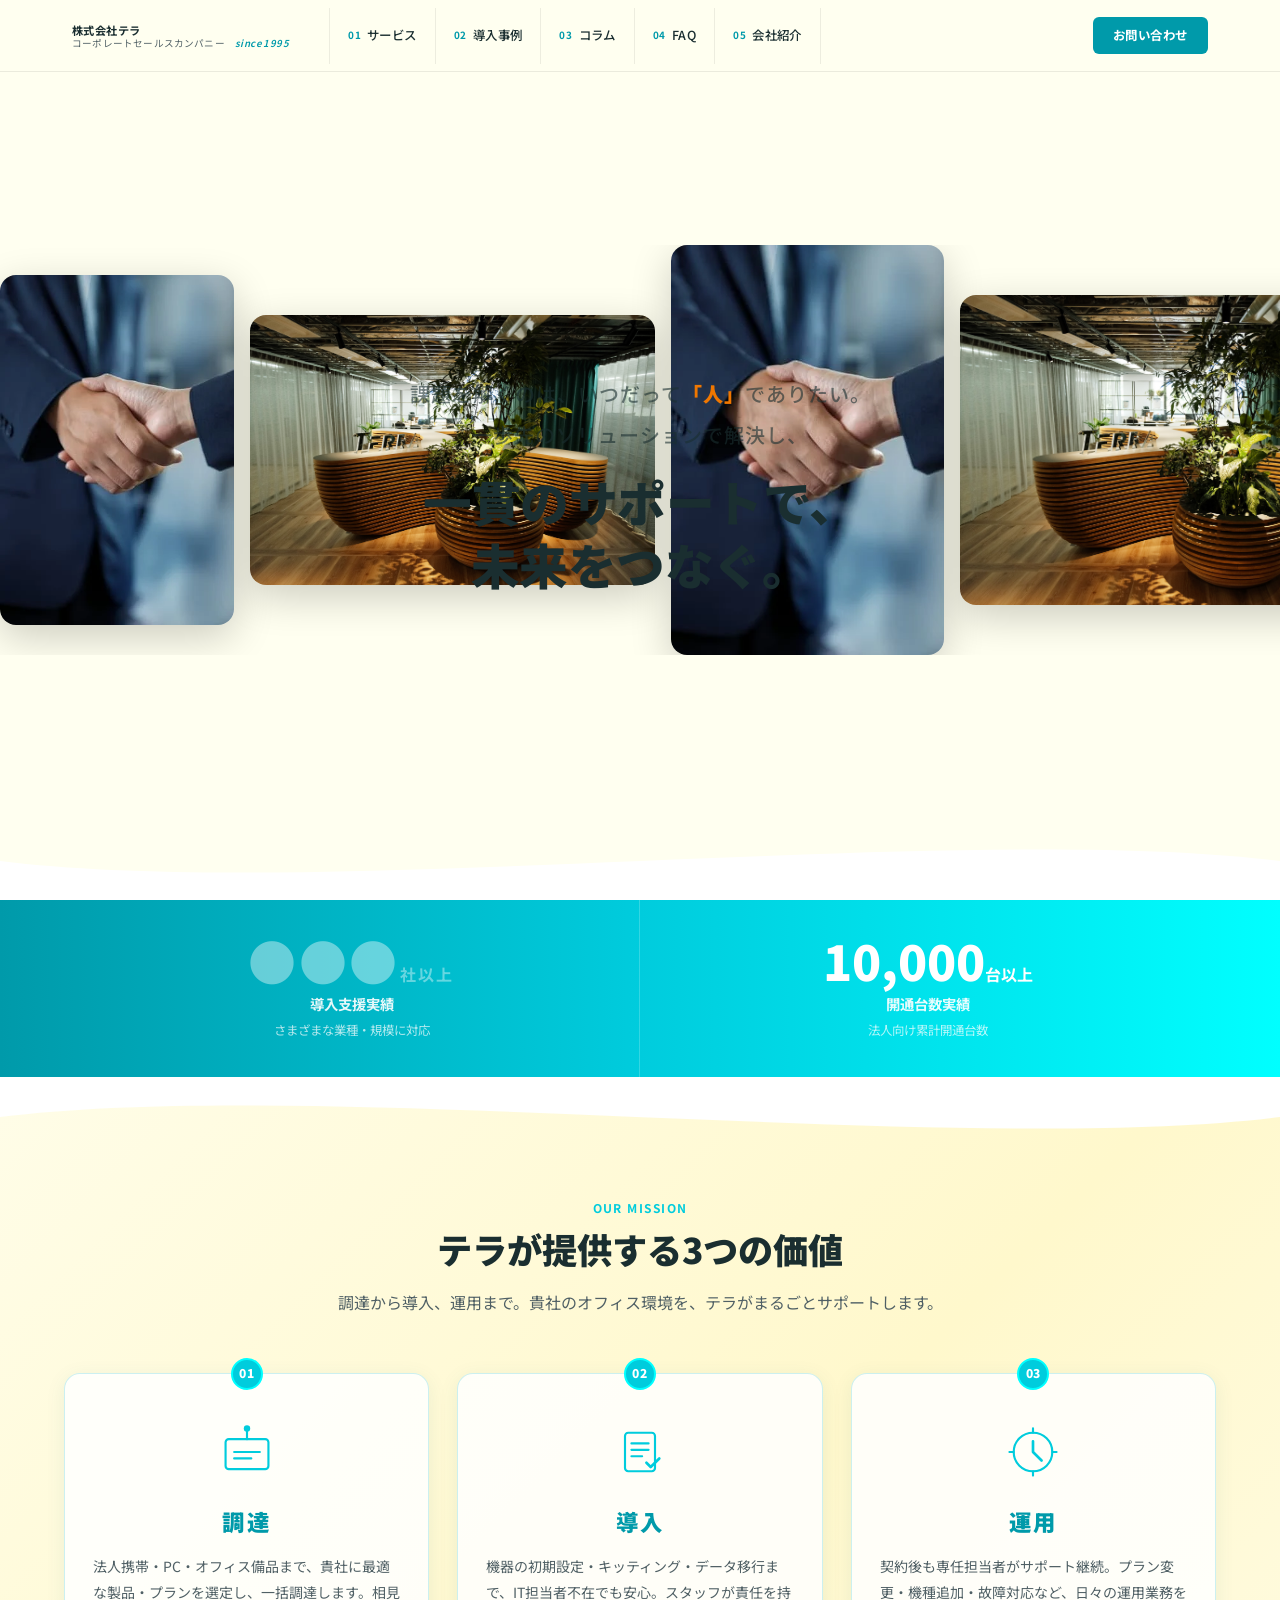
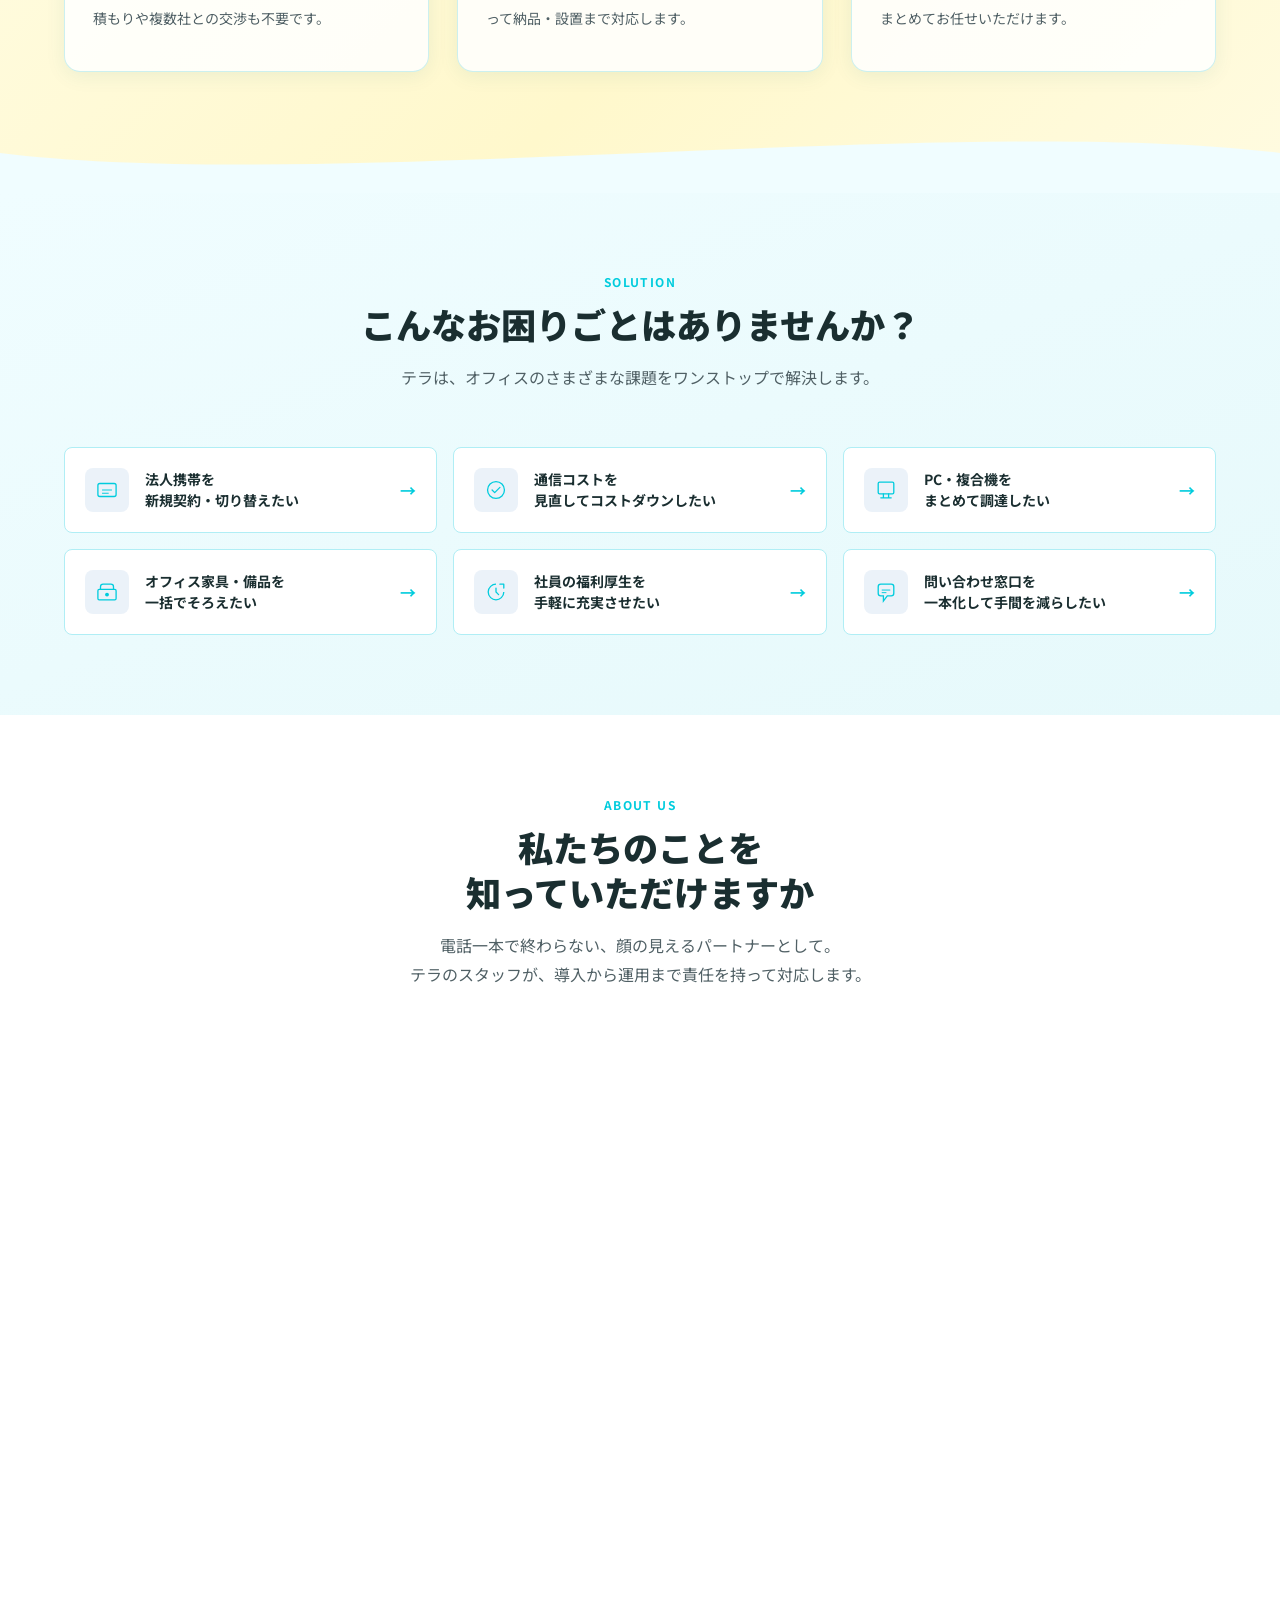
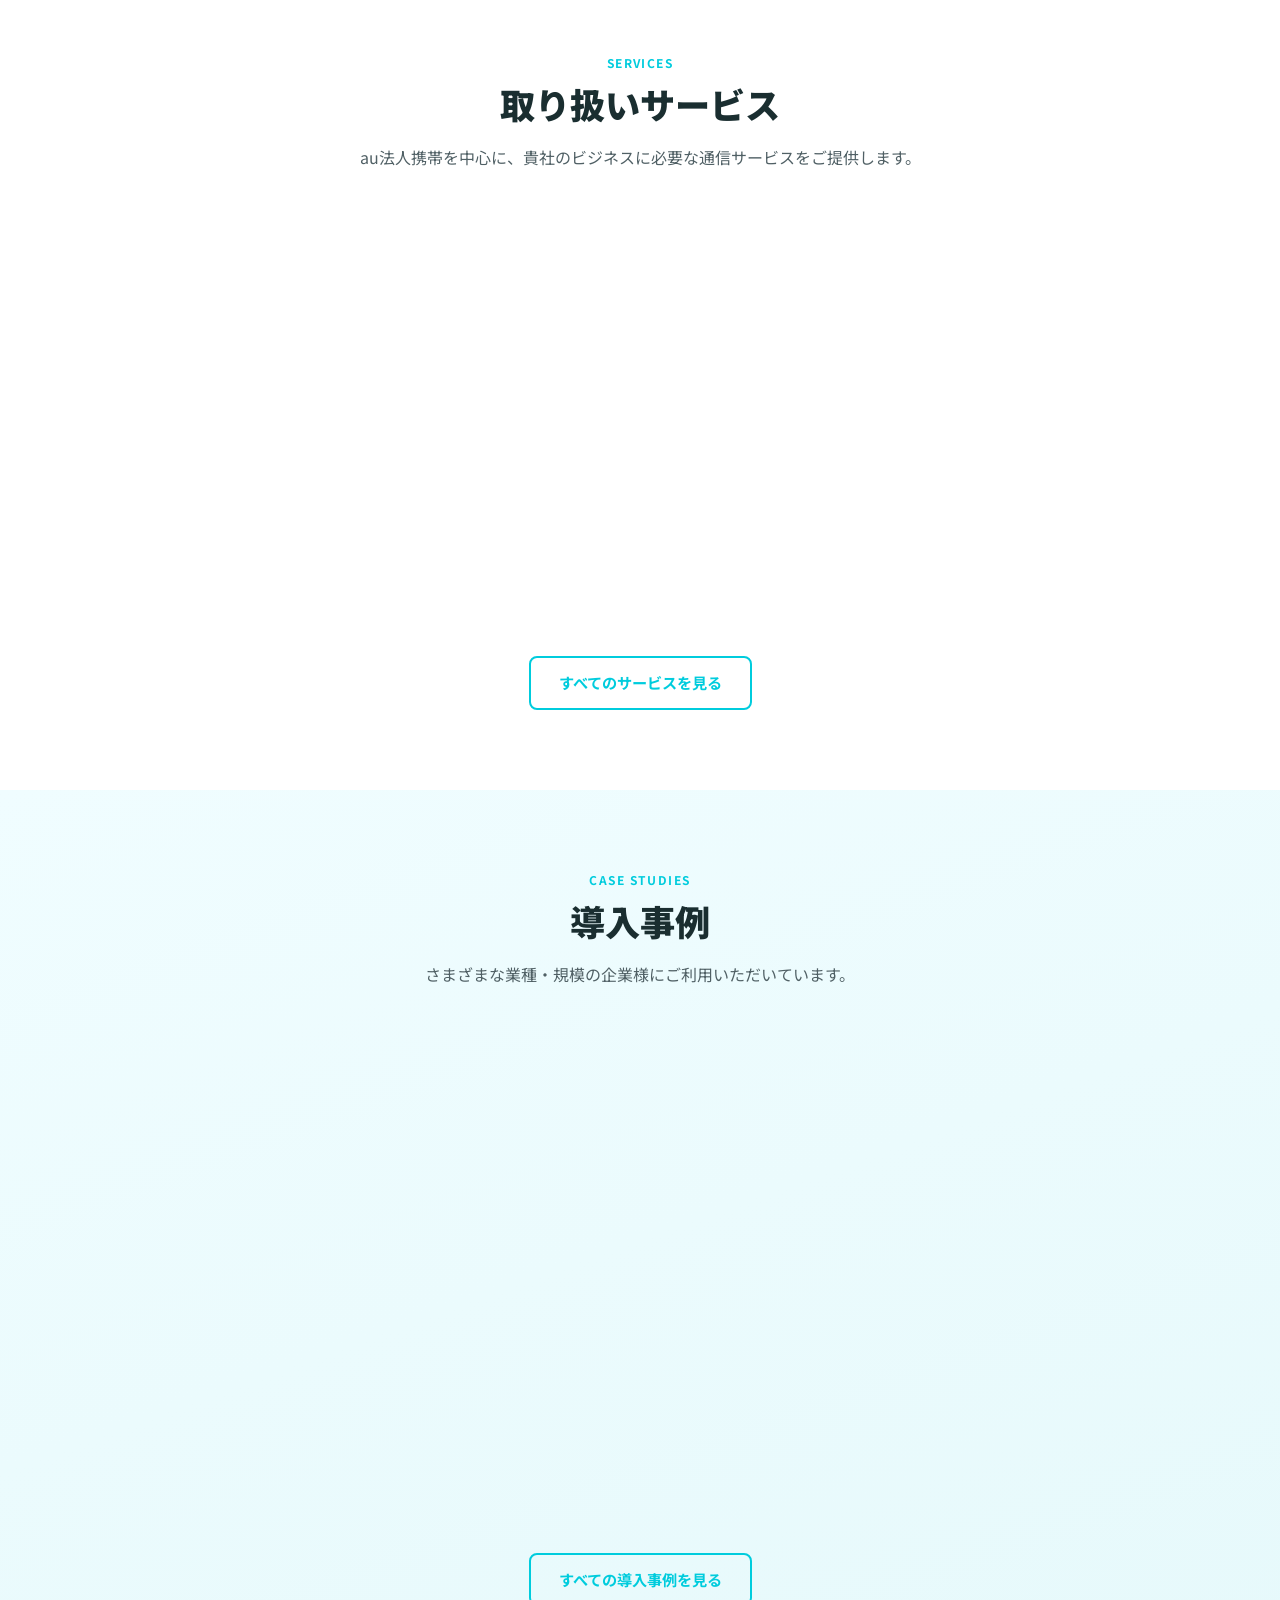
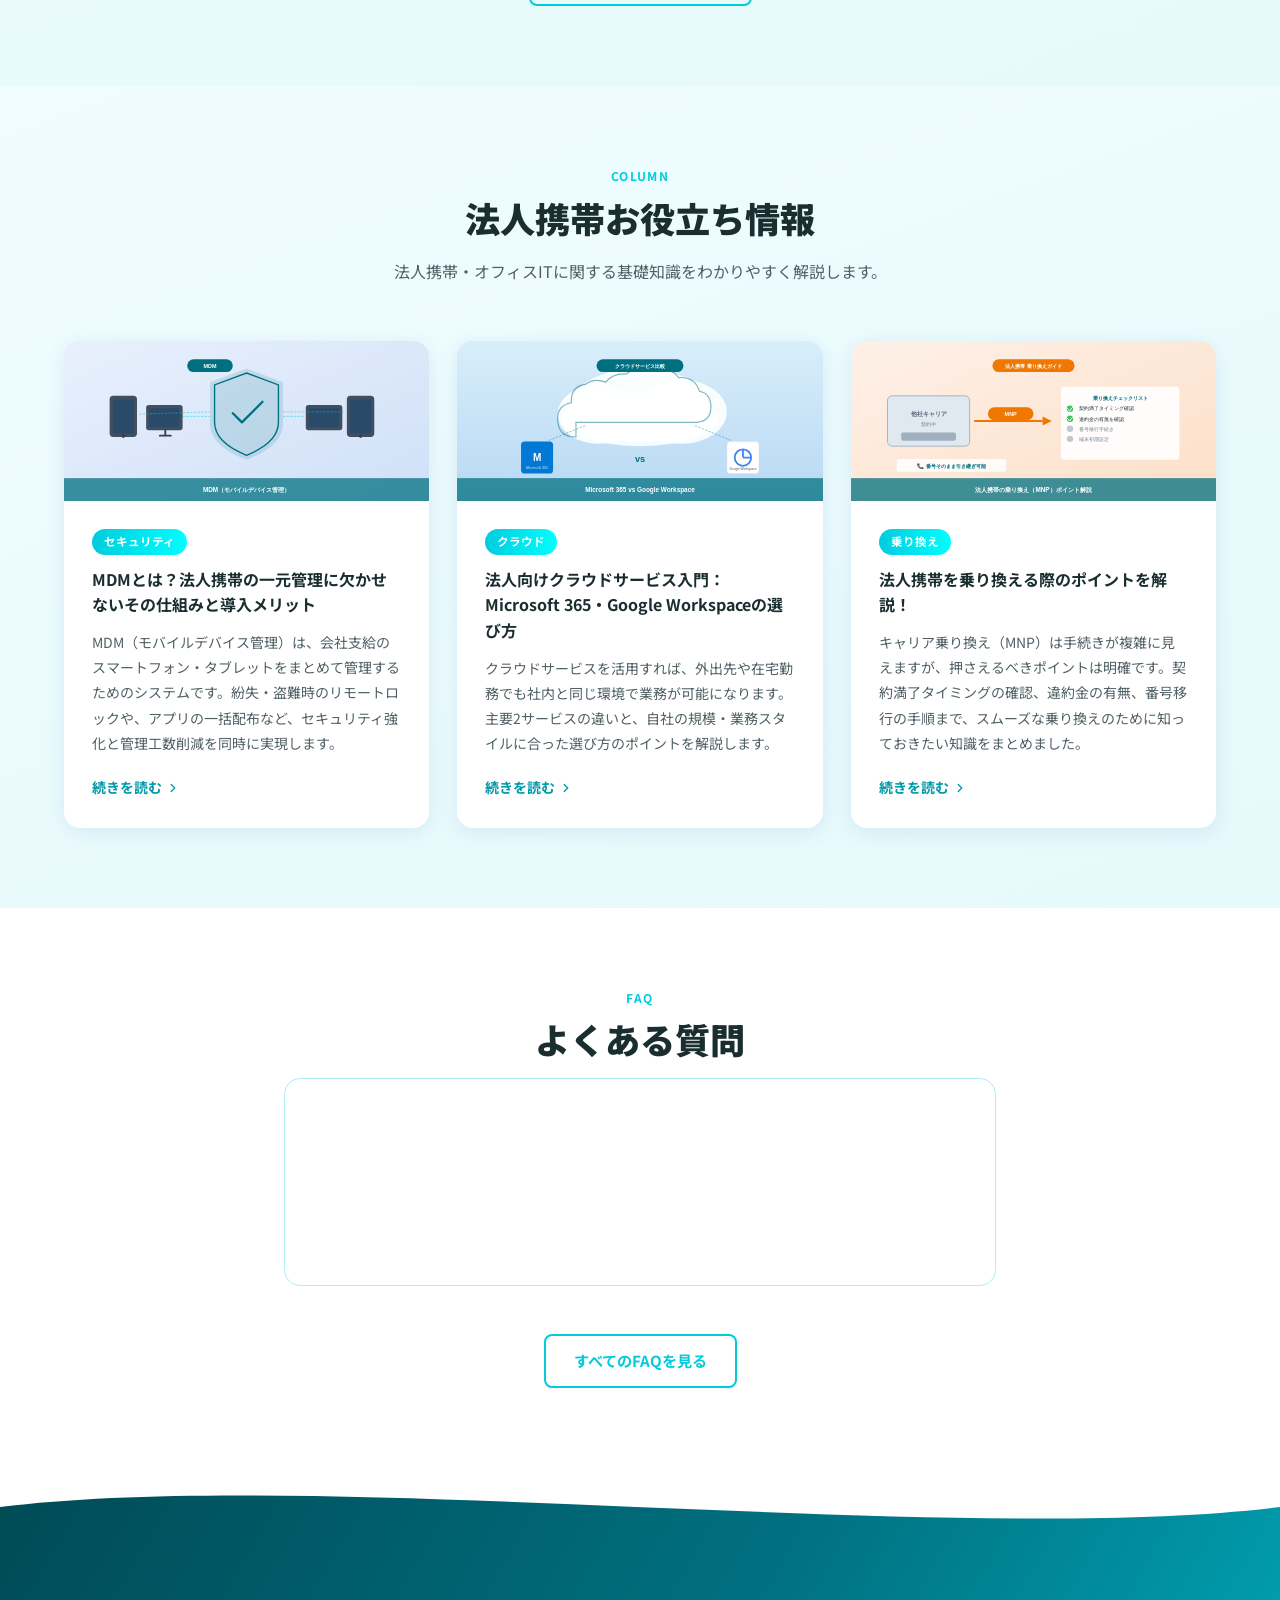
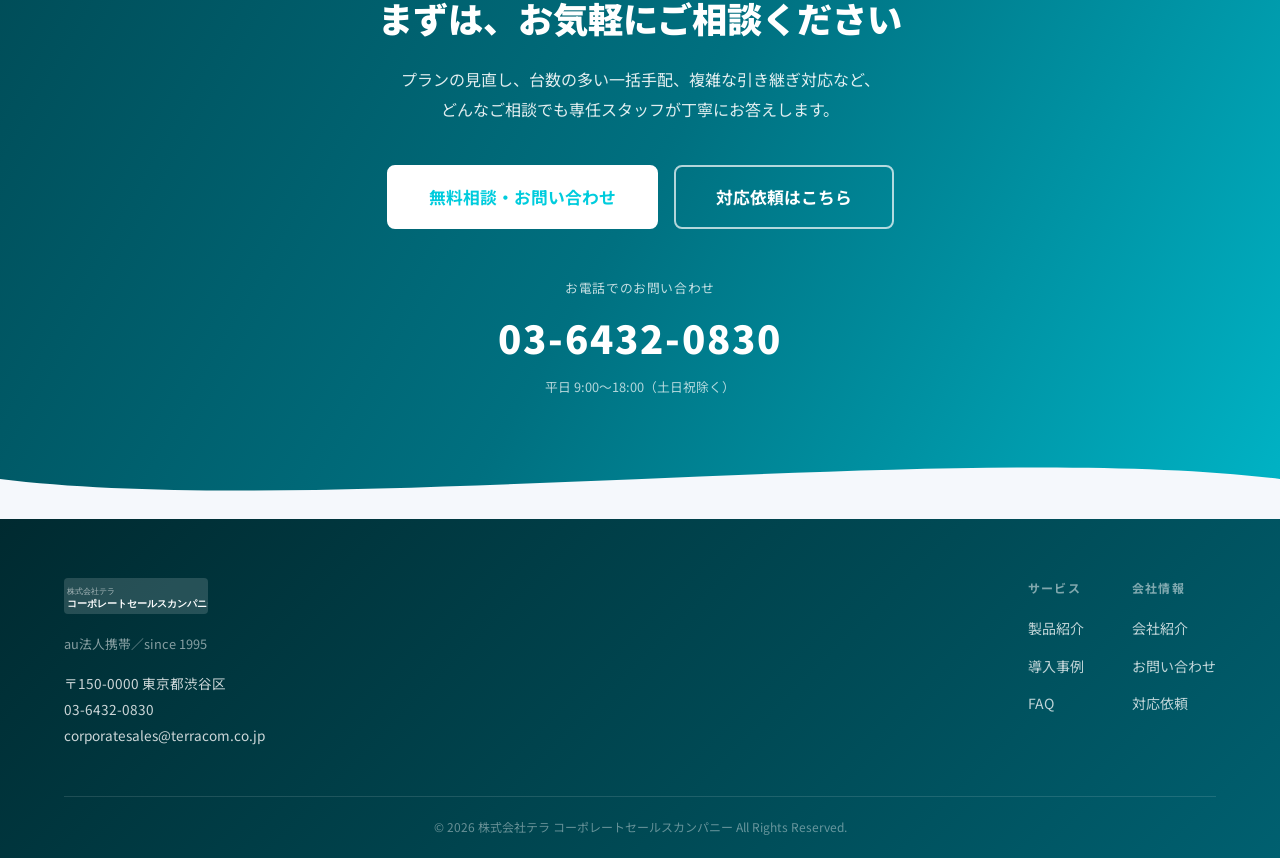
==== commit 2cb27dc5: "Design A: enlarge nav bar to 72px, remove hero white painted circle Co-Authored-By: Claude Sonnet 4." ====
--- a/mockups/index.html
+++ b/mockups/index.html
@@ -60,21 +60,7 @@
         <!-- 左：テキストエリア -->
         <div class="hero__txtarea">
 
-          <!-- 手描きペンキ塗り円（背景） -->
-          <div class="hero__paintBg" aria-hidden="true">
-            <svg viewBox="0 0 520 440" xmlns="http://www.w3.org/2000/svg" preserveAspectRatio="xMidYMid meet">
-              <defs>
-                <filter id="paint" x="-25%" y="-25%" width="150%" height="150%">
-                  <feTurbulence type="turbulence" baseFrequency="0.018 0.022" numOctaves="5" seed="8" result="noise"/>
-                  <feDisplacementMap in="SourceGraphic" in2="noise" scale="18" xChannelSelector="R" yChannelSelector="G" result="rough"/>
-                  <feGaussianBlur in="rough" stdDeviation="2.2"/>
-                </filter>
-              </defs>
-              <ellipse cx="260" cy="220" rx="252" ry="212" fill="rgba(255,255,255,0.72)" filter="url(#paint)"/>
-            </svg>
-          </div>
-
-          <p class="hero__midTitle">課題を解くのは、いつだって<span class="hero__titleHl">「人」</span>でありたい。</p>
+<p class="hero__midTitle">課題を解くのは、いつだって<span class="hero__titleHl">「人」</span>でありたい。</p>
           <p class="hero__midTitle">一歩先のソリューションで解決し、</p>
           <h1 class="hero__boldTitle">一貫のサポートで、<br>未来をつなぐ。</h1>
         </div>
--- a/mockups/css/style.css
+++ b/mockups/css/style.css
@@ -450,7 +450,7 @@
   backdrop-filter: blur(12px);
   -webkit-backdrop-filter: blur(12px);
   border-bottom: 1px solid rgba(0, 0, 0, 0.08);
-  height: 56px;
+  height: 72px;
 }
 
 .siteNav__inner {
@@ -588,7 +588,7 @@
   align-items: center;
   justify-content: center;
   padding: 0 32px;
-  padding-top: 56px;
+  padding-top: 72px;
   z-index: 20;
 }
 
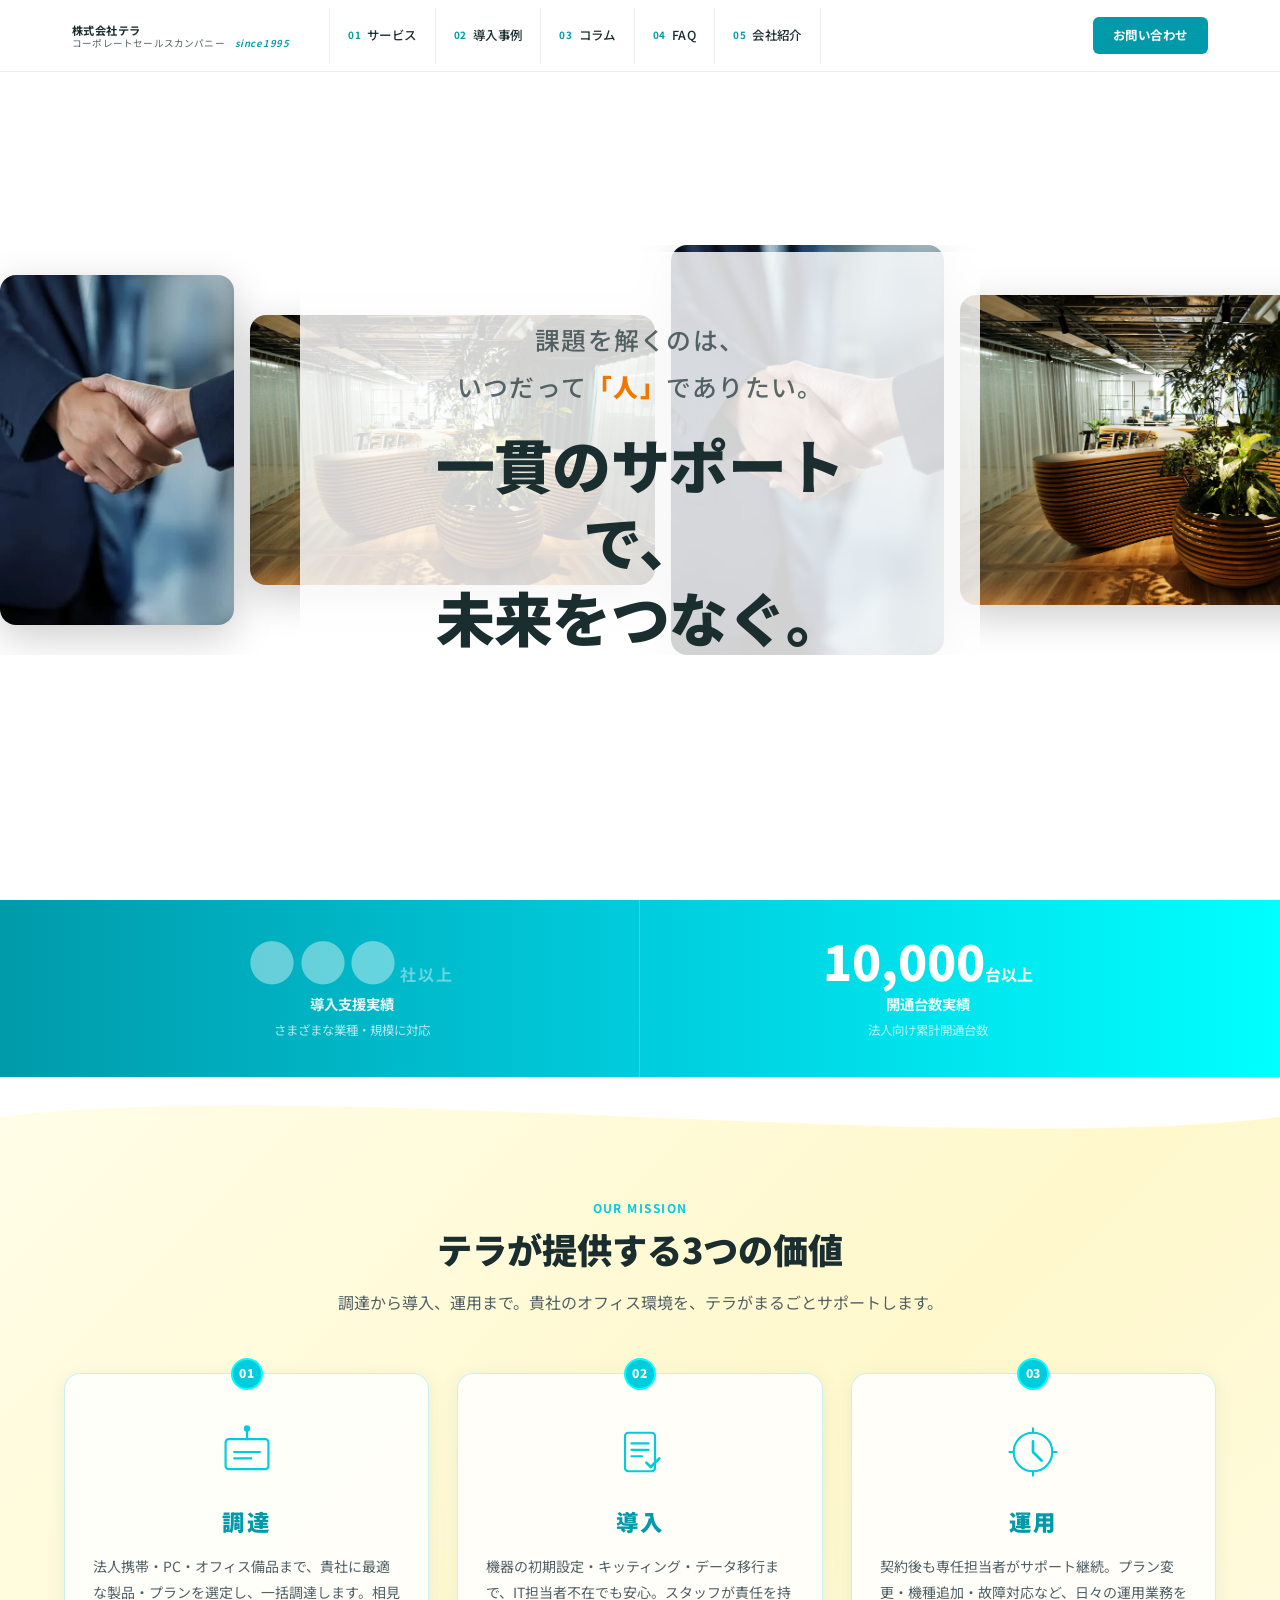
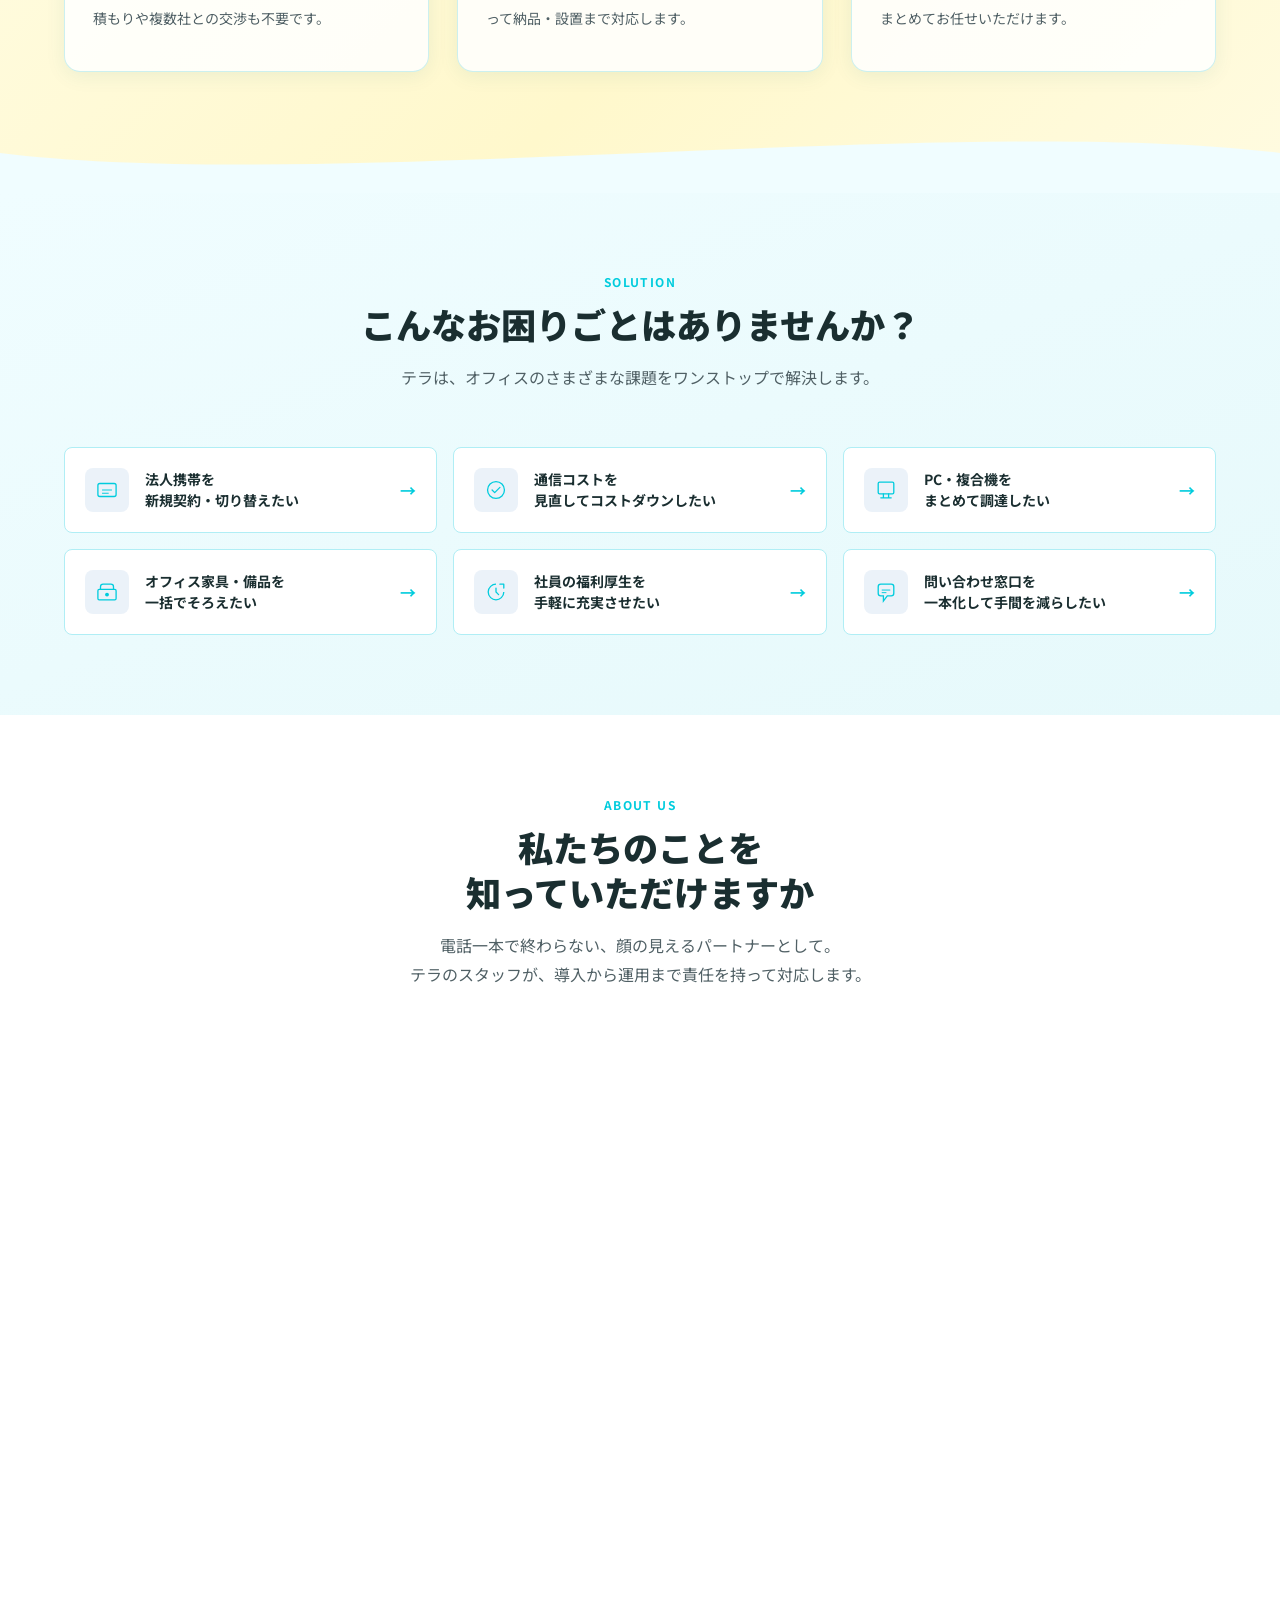
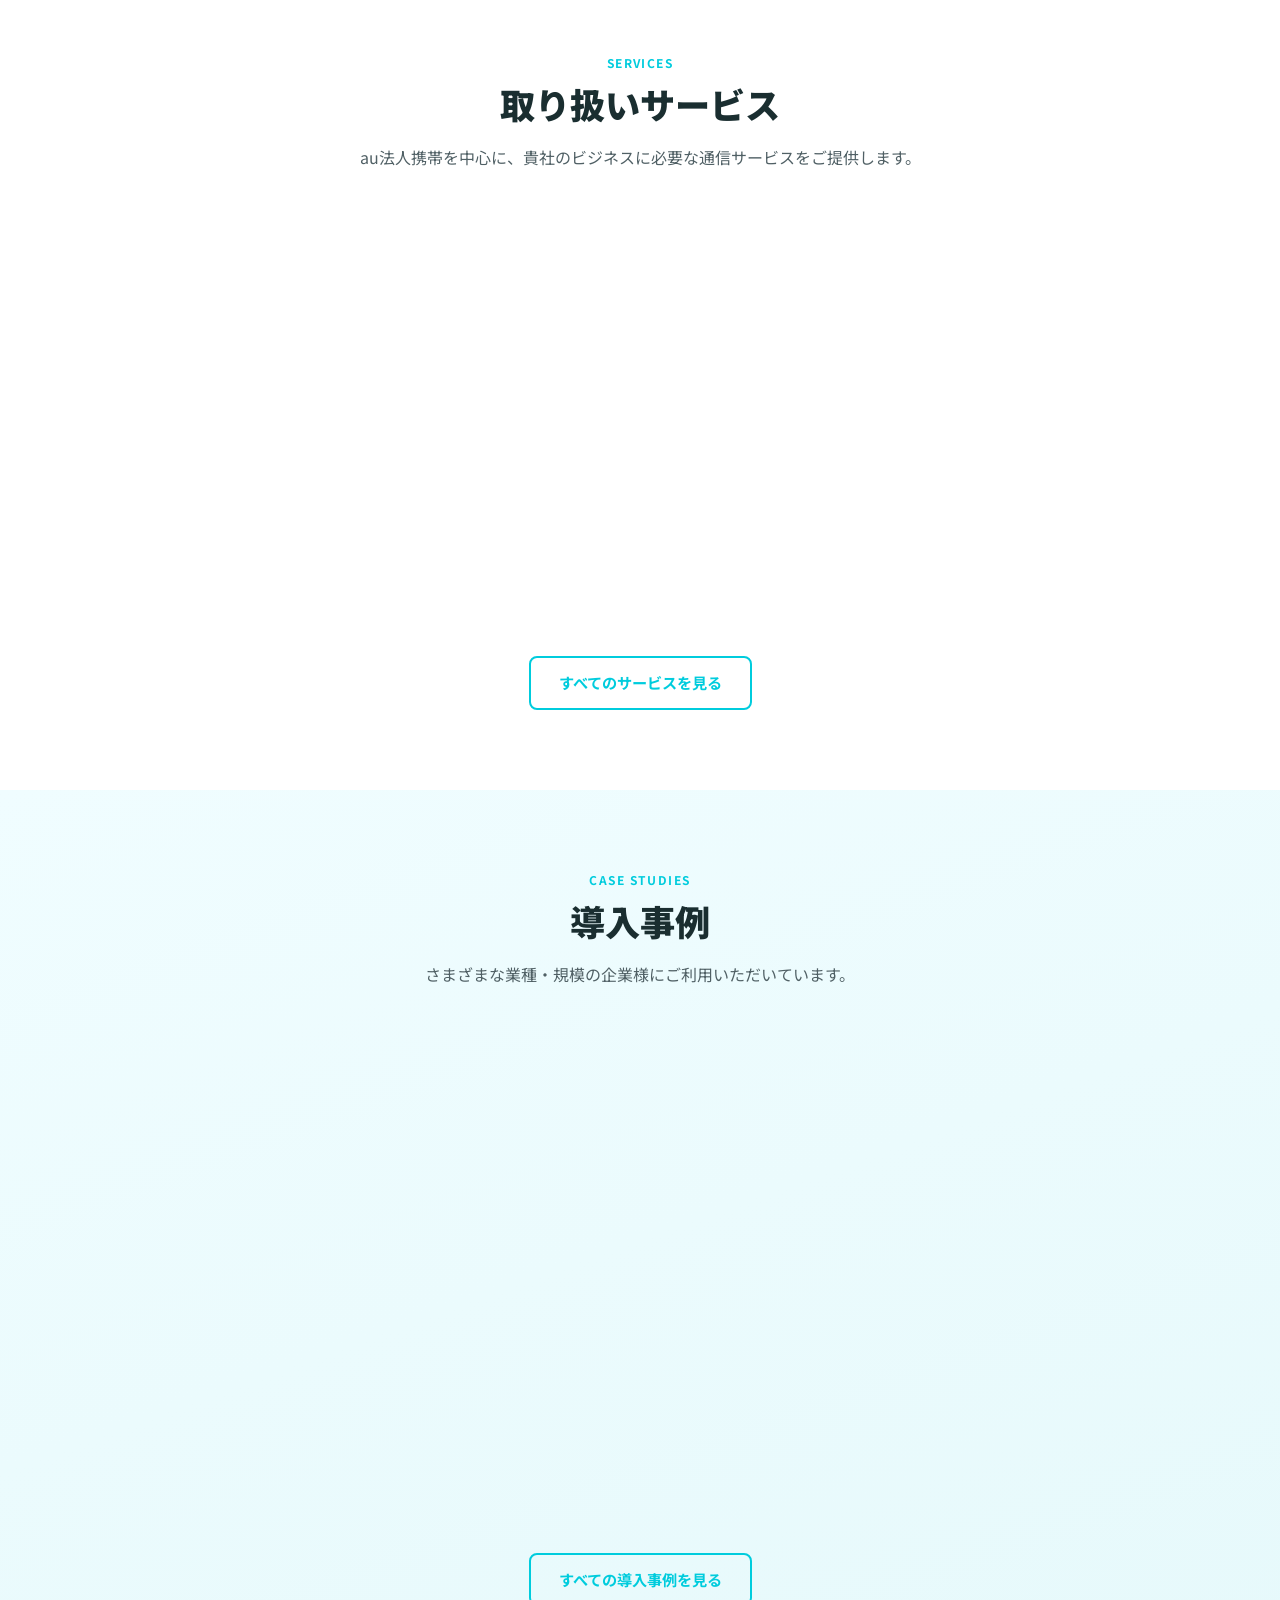
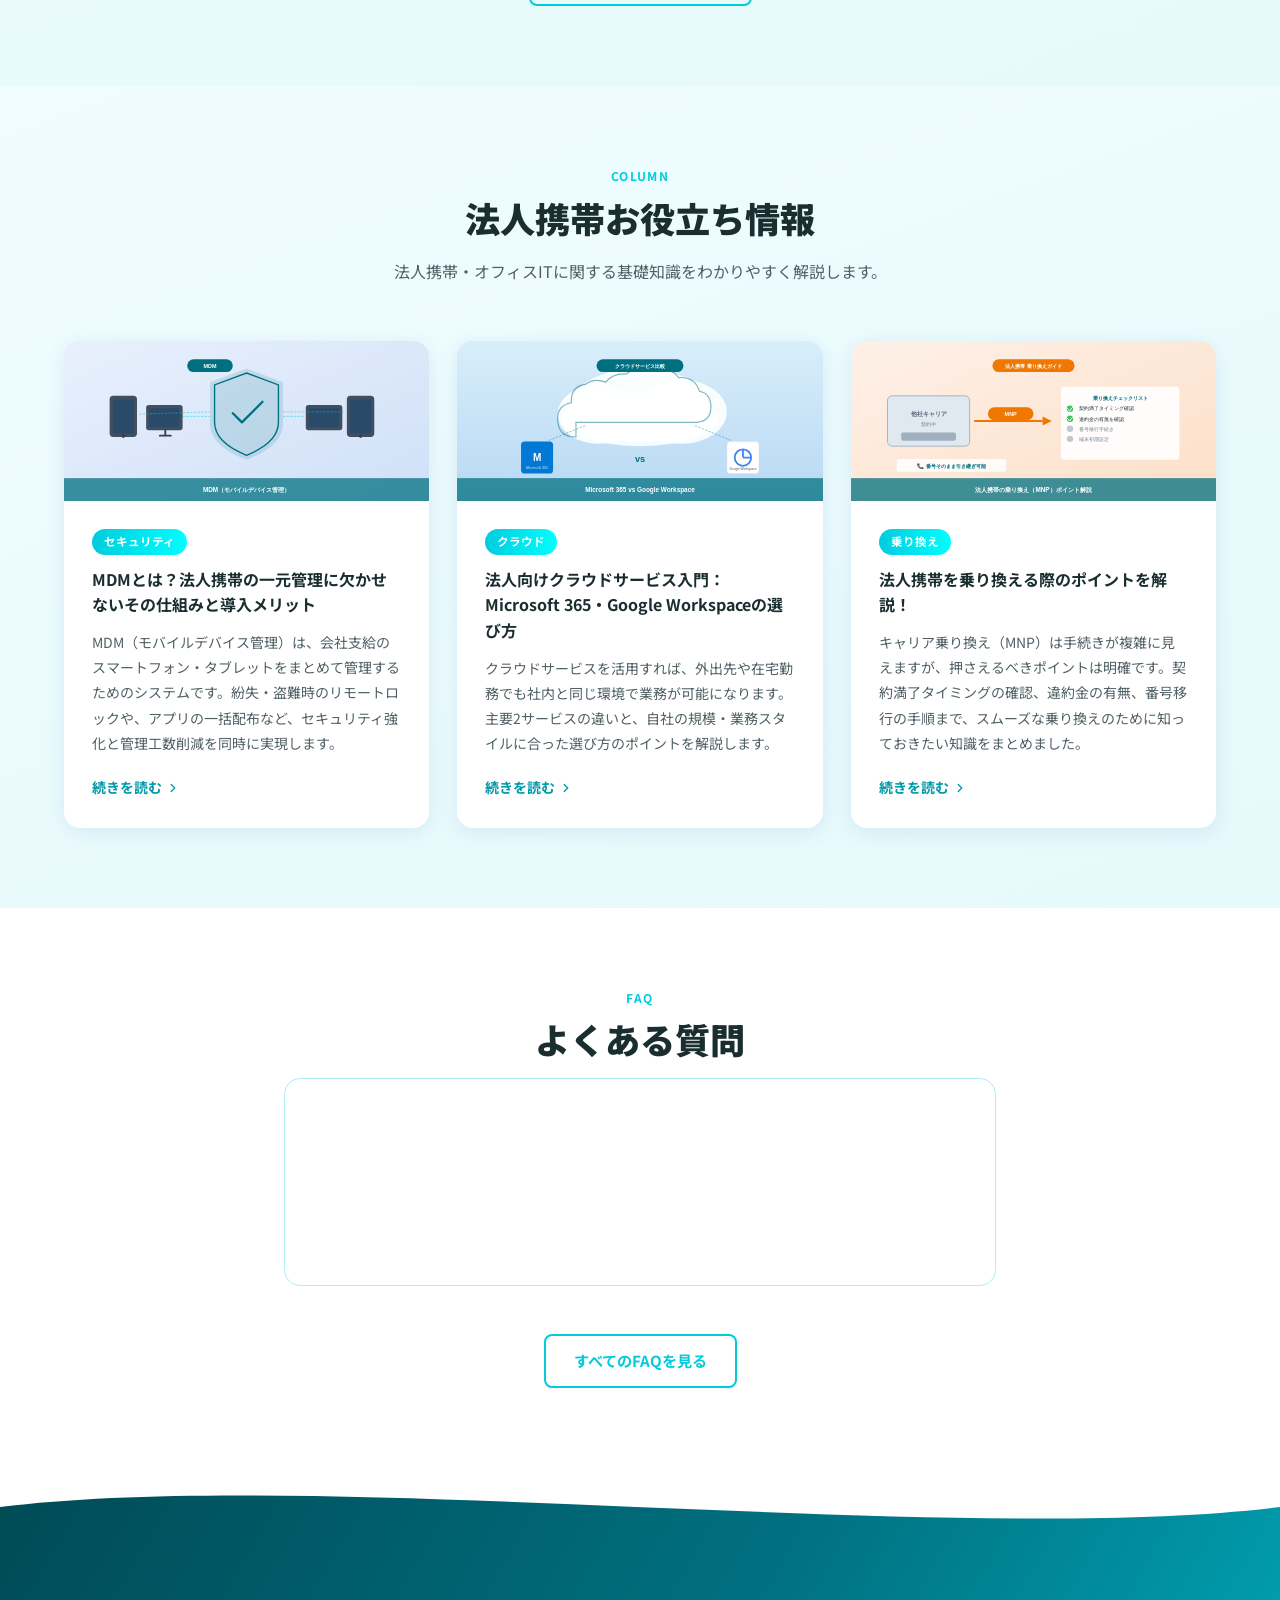
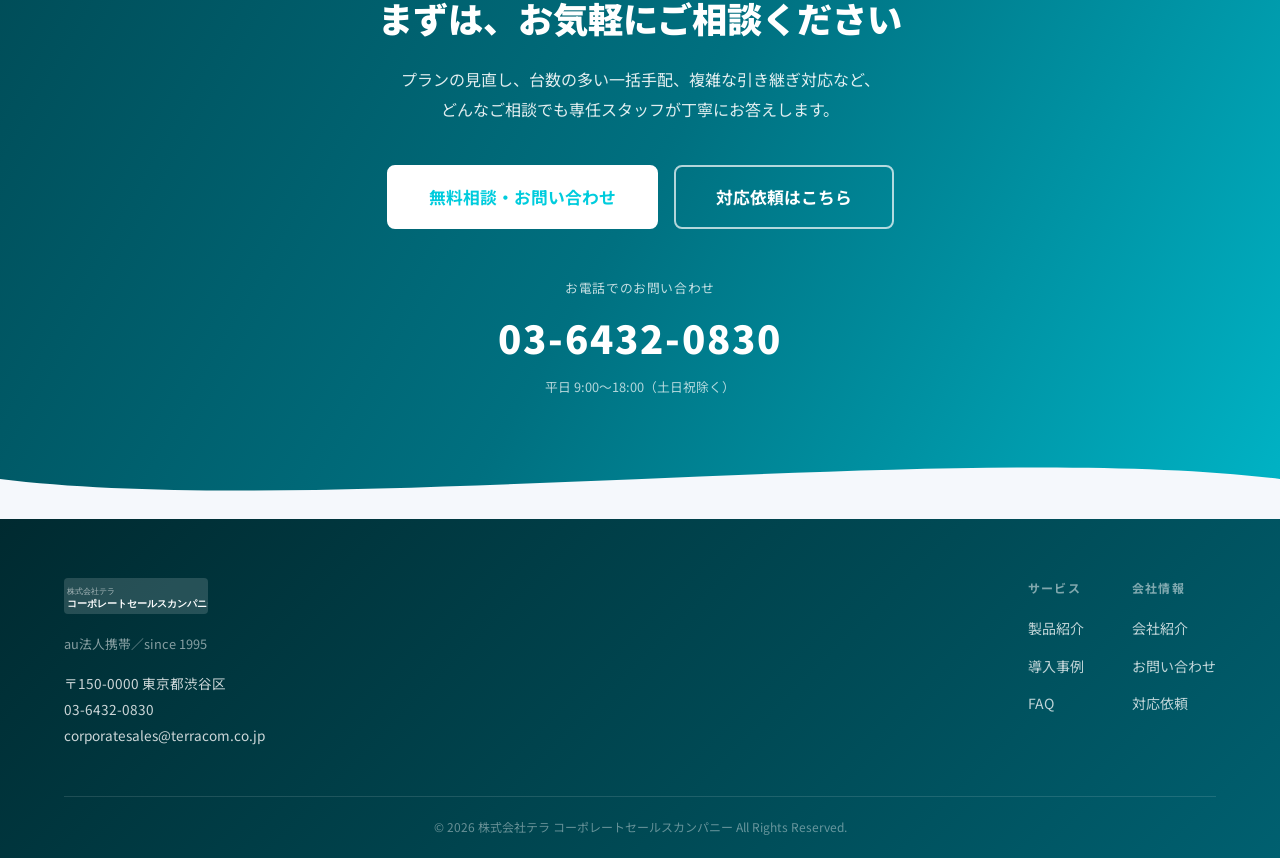
==== commit fa0482fb: "Design A: widen text box, rewrite hero copy, nav bg to white Co-Authored-By: Claude Sonnet 4.6 <nore" ====
--- a/mockups/index.html
+++ b/mockups/index.html
@@ -60,8 +60,7 @@
         <!-- 左：テキストエリア -->
         <div class="hero__txtarea">
 
-<p class="hero__midTitle">課題を解くのは、いつだって<span class="hero__titleHl">「人」</span>でありたい。</p>
-          <p class="hero__midTitle">一歩先のソリューションで解決し、</p>
+<p class="hero__midTitle">課題を解くのは、<br>いつだって<span class="hero__titleHl">「人」</span>でありたい。</p>
           <h1 class="hero__boldTitle">一貫のサポートで、<br>未来をつなぐ。</h1>
         </div>
 
--- a/mockups/css/style.css
+++ b/mockups/css/style.css
@@ -446,7 +446,7 @@
   left: 0;
   right: 0;
   z-index: 100;
-  background: rgba(255, 255, 240, 0.92);
+  background: #ffffff;
   backdrop-filter: blur(12px);
   -webkit-backdrop-filter: blur(12px);
   border-bottom: 1px solid rgba(0, 0, 0, 0.08);
@@ -563,7 +563,7 @@
   height: 100vh;
   min-height: 640px;
   overflow: hidden;
-  background-color: #fffff0;
+  background-color: #ffffff;
 }
 
 /* 斑点背景 */
@@ -596,16 +596,16 @@
 .hero__txtarea {
   flex: none;
   width: 100%;
-  max-width: 700px;
+  max-width: 920px;
   display: flex;
   flex-direction: column;
   align-items: center;
   text-align: center;
-  background: transparent;
+  background: rgba(255, 255, 255, 0.82);
   border: none;
   border-radius: 0;
   box-shadow: none;
-  padding: 60px 60px;
+  padding: 64px 80px;
   position: relative;
 }
 
@@ -683,9 +683,9 @@
 
 /* 中タイトル（サブ文言） */
 .hero__midTitle {
-  font-size: clamp(1rem, 1.6vw, 1.25rem);
+  font-size: clamp(1.15rem, 2vw, 1.55rem);
   font-weight: 500;
-  color: rgba(26, 46, 48, 0.60);
+  color: rgba(26, 46, 48, 0.70);
   line-height: 1.9;
   letter-spacing: 0.05em;
   margin-bottom: 0.2rem;
@@ -699,7 +699,7 @@
 
 /* 太文字メインタイトル */
 .hero__boldTitle {
-  font-size: clamp(2rem, 3.8vw, 3.5rem);
+  font-size: clamp(2.4rem, 4.6vw, 4.2rem);
   font-weight: 900;
   color: #1a2e30;
   line-height: 1.3;
